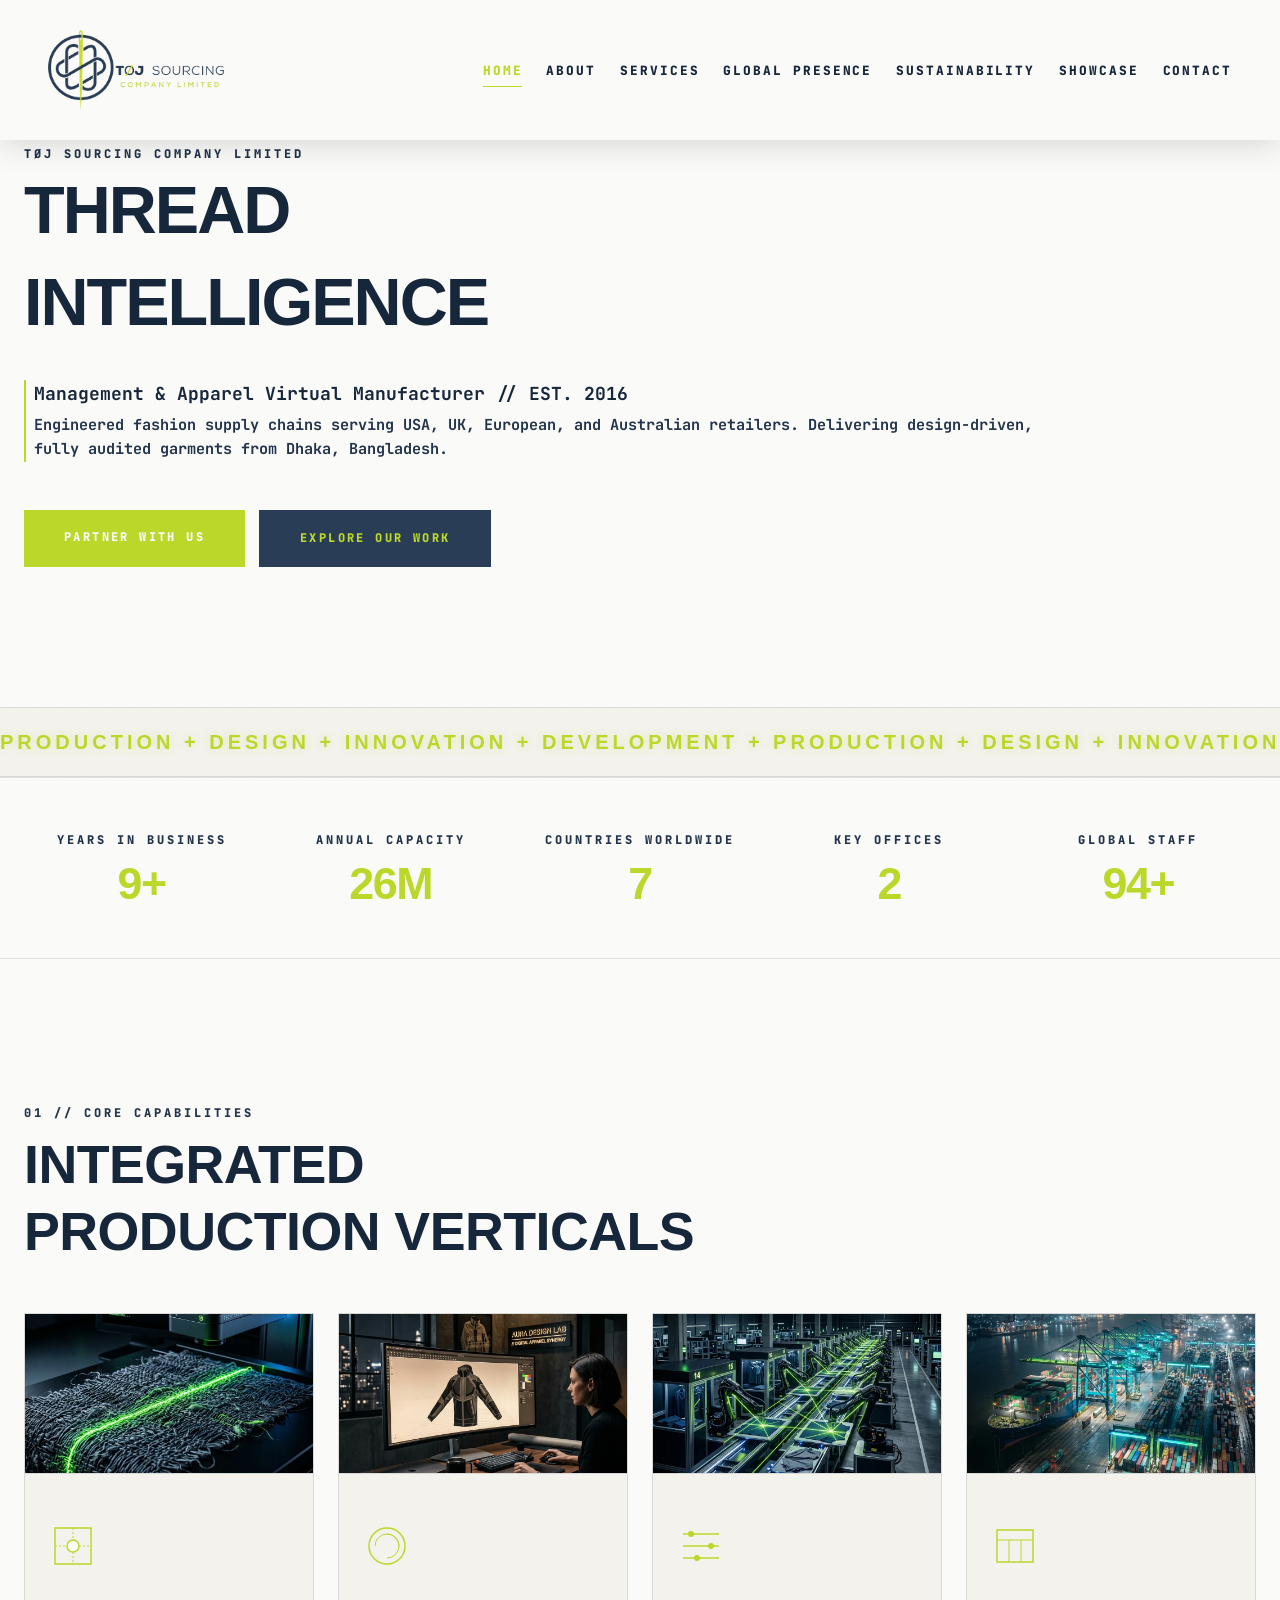
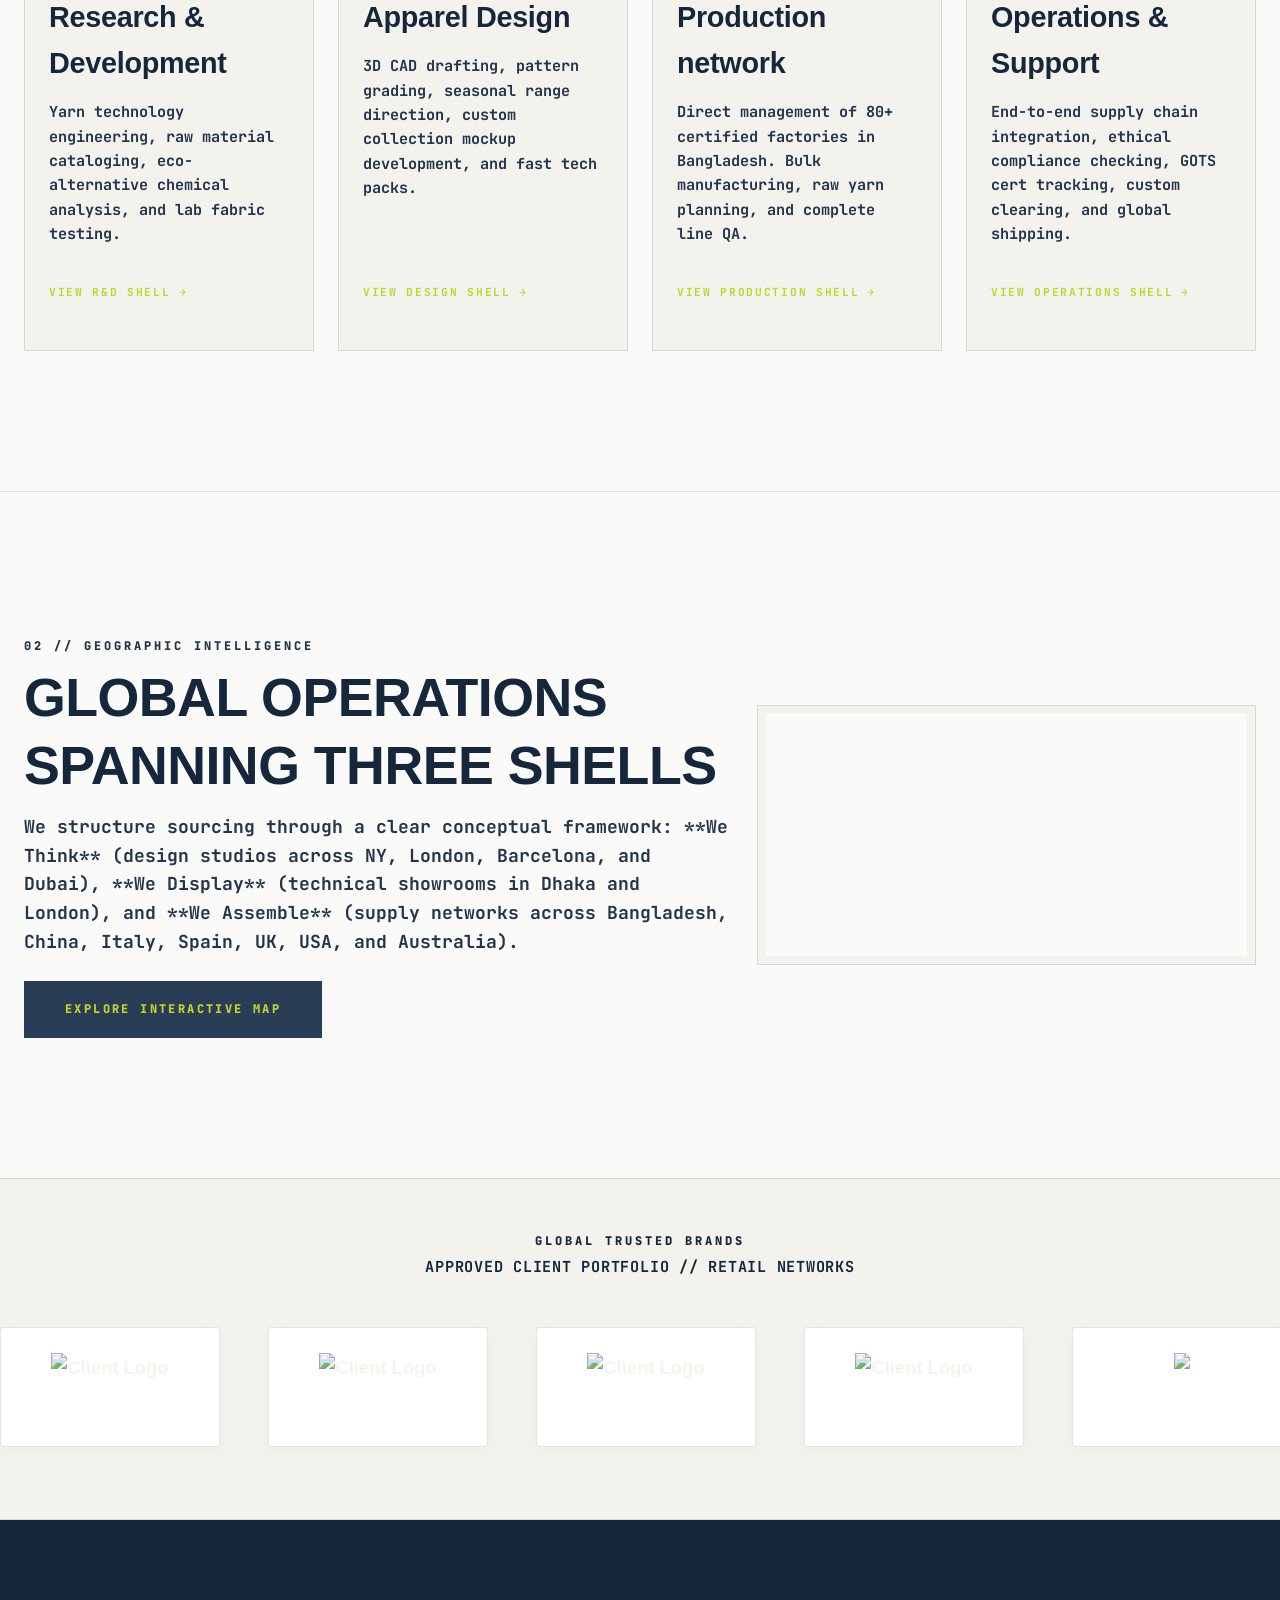
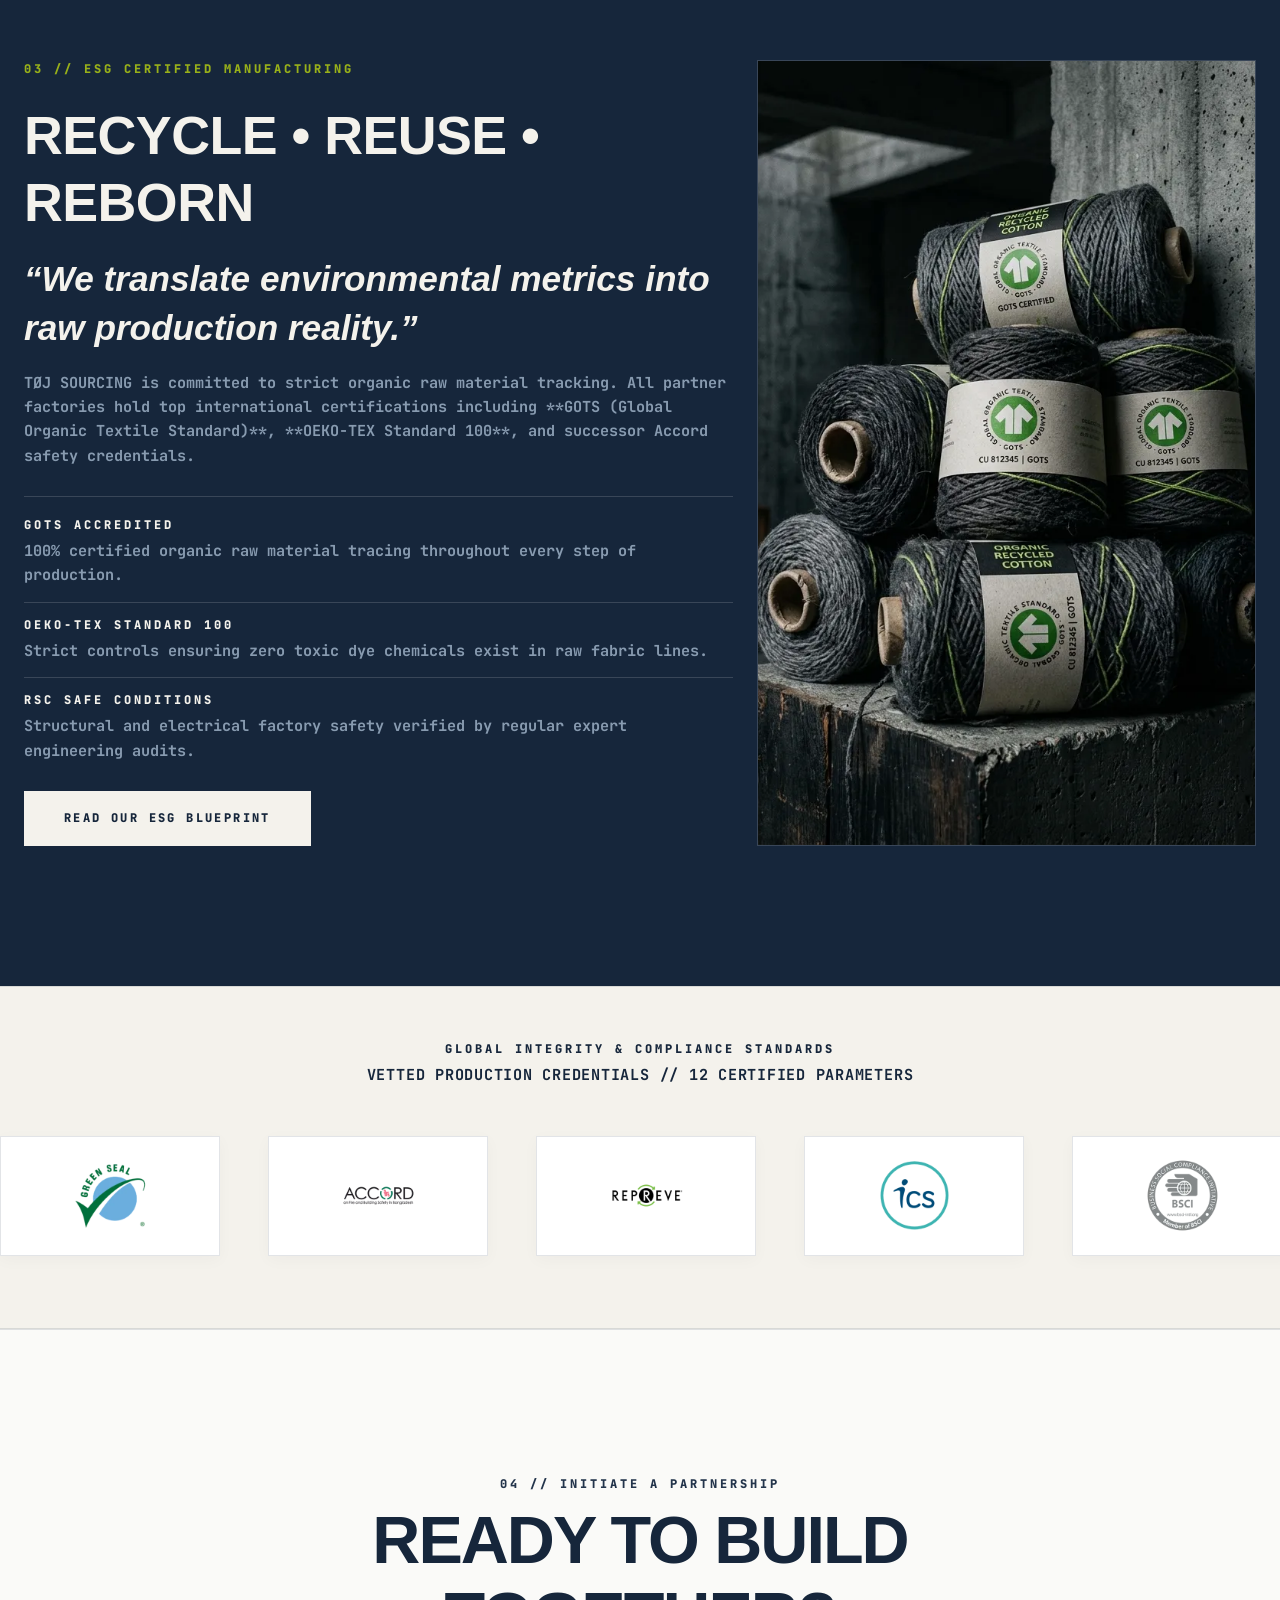
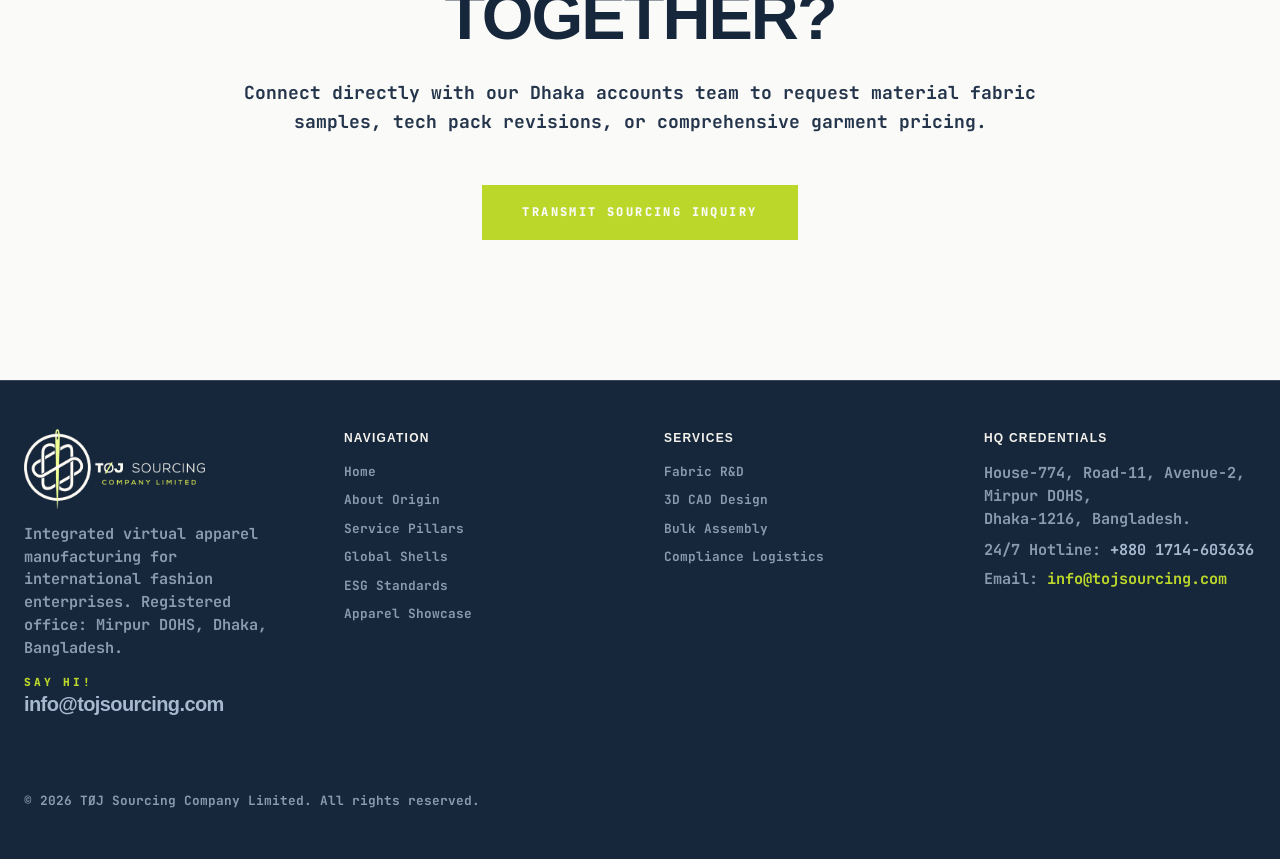
==== index.html @ 8e3febf6 "Update index.html" ====
<!DOCTYPE html>
<html lang="en">
<head>
  <meta charset="utf-8">
  <meta name="viewport" content="width=device-width, initial-scale=1.0">
  <title>TØJ Sourcing | Thread Intelligence | Apparel virtual manufacturer Bangladesh</title>
  <meta name="description" content="TØJ Sourcing Company Limited is an export-oriented apparel buying agent and textile manufacturing company based in Dhaka, Bangladesh.">
  <meta name="keywords" content="apparel sourcing Bangladesh, ethical garment manufacturer, fashion supply chain partner, clothing virtual manufacturer Dhaka, TØJ sourcing">
  <link rel="canonical" href="https://tojsourcing.com/">
  <meta name="google-site-verification" content="googlea169e43fa4666203">
  
  <!-- Favicon -->
  <link rel="icon" type="image/x-icon" href="favicon.ico">
  <link rel="icon" type="image/webp" href="assets/favicon.webp">

  <!-- Open Graph Meta Tags -->
  <meta property="og:title" content="TØJ Sourcing | Thread Intelligence">
  <meta property="og:description" content="A design-led apparel virtual manufacturer and supply chain partner serving international fashion retailers from Dhaka, Bangladesh.">
  <meta property="og:image" content="assets/hero_apparel.webp">
  <meta property="og:type" content="website">
  <meta property="og:url" content="https://tojsourcing.com/">

  <!-- Stylesheet -->
  <style>body { background-color: #fafaf8; }</style>
  <link rel="stylesheet" href="css/preloader.css">
  <link rel="stylesheet" href="css/style.css">
  
  <!-- Leaflet Map Assets for Static Teaser -->
  <link rel="stylesheet" href="https://unpkg.com/leaflet@1.9.4/dist/leaflet.css" integrity="sha256-p4NxAoJBhIIN+hmNHrzRCf9tD/miZyoHS5obTRR9BMY=" crossorigin="">
  <script src="https://unpkg.com/leaflet@1.9.4/dist/leaflet.js" integrity="sha256-20nQCchB9co0qIjJZRGuk2/Z9VM+kNiyxNV1lvTlZBo=" crossorigin=""></script>
  
  <!-- JSON-LD Structured Data Schema -->
  <script type="application/ld+json">
    {
      "@context": "https://schema.org",
      "@type": "Organization",
      "name": "TØJ Sourcing Company Limited",
      "url": "https://tojsourcing.com/",
      "logo": "https://tojsourcing.com/assets/logo.png",
      "description": "Premium apparel virtual manufacturer and supply chain intermediary in Dhaka, Bangladesh.",
      "address": {
        "@type": "PostalAddress",
        "addressLocality": "Dhaka",
        "addressCountry": "Bangladesh"
      },
      "sameAs": [
        "https://www.linkedin.com/company/tojsourcing/"
      ]
    }
  </script>
</head>
<body class="bg-void">

  <!-- Technical Preloader Overlay -->
  <div class="preloader" id="site-preloader">
    <script>
      if (sessionStorage.getItem('preloader_shown') === 'true') {
        document.getElementById('site-preloader').style.display = 'none';
      }
    </script>
    <div class="preloader-content">
      <span class="preloader-title">THREAD INTELLIGENCE // INITIALIZING SYSTEM</span>
      <div class="preloader-counter">000</div>
      <div class="preloader-progress-container">
        <div class="preloader-progress-bar"></div>
      </div>
    </div>
  </div>

  <!-- Dot Grid Texture Overlay -->
  <div class="texture-overlay"></div>

  <!-- Shared Navbar Navigation -->
  <nav class="navbar">
    <a href="index.html" class="logo-container">
      <img src="assets/Toj.webp" alt="TØJ Sourcing" class="logo-svg">
    </a>
    
    <button class="burger-menu-btn" aria-label="Toggle Navigation">
      <span></span>
      <span></span>
      <span></span>
    </button>
    
    <ul class="nav-links">
      <li><a href="index.html" class="nav-link active">Home</a></li>
      <li><a href="about.html" class="nav-link">About</a></li>
      <li><a href="services.html" class="nav-link">Services</a></li>
      <li><a href="global.html" class="nav-link">Global Presence</a></li>
      <li><a href="sustainability.html" class="nav-link">Sustainability</a></li>
      <li><a href="portfolio.html" class="nav-link">Showcase</a></li>
      <li><a href="contact.html" class="nav-link">Contact</a></li>
    </ul>
  </nav>

  <!-- Main Content Layout -->
  <main>
    
    <!-- Cinematic Hero Section -->
    <section class="section-pad bg-void" style="padding-top: 180px; min-height: 95vh; display: flex; align-items: center; position: relative; overflow: hidden;">
      <!-- Looping background video -->
      <div class="hero-video-container">
        <video preload="metadata" autoplay loop muted playsinline class="hero-video-bg">
          <source src="assets/Initial_Scene_-_2026-05-24_202605242331.mp4" type="video/mp4">
        </video>
        <!-- Overlay Gradient: High-contrast light wash on the left to guarantee perfect legibility, fading completely to transparent on the right to keep video highly visible -->
        <div style="position: absolute; inset: 0; background: linear-gradient(to right, rgba(250, 250, 248, 0.85) 0%, rgba(250, 250, 248, 0.8) 35%, rgba(250, 250, 248, 0.3) 60%, rgba(250, 250, 248, 0) 85%); z-index: 1;"></div>
      </div>
      <div class="container" style="position: relative; z-index: 2;">
        <div class="grid-12">
          <div class="asym-left" style="grid-column: span 10;">
            <span class="label-caps fade-up-trigger">TØJ SOURCING COMPANY LIMITED</span>
            <h1 class="text-display" style="margin-bottom: var(--spacing-lg); color: var(--color-linen);" data-split-reveal>
              THREAD<br>
              INTELLIGENCE
            </h1>
            
            <!-- Technical Monospaced Tagline Readout -->
            <div class="fade-up-trigger" style="margin-bottom: var(--spacing-xl); padding-left: var(--spacing-sm); border-left: 2px solid var(--color-lime);">
              <p class="text-mono-lg" style="margin-bottom: var(--spacing-xs);">Management & Apparel Virtual Manufacturer // EST. 2016</p>
              <p class="text-mono-md text-muted">
                Engineered fashion supply chains serving USA, UK, European, and Australian retailers. Delivering design-driven, fully audited garments from Dhaka, Bangladesh.
              </p>
            </div>
            
            <div class="fade-up-trigger" style="display: flex; gap: var(--spacing-md); flex-wrap: wrap;">
              <a href="contact.html" class="btn btn-primary">Partner With Us</a>
              <a href="portfolio.html" class="btn btn-secondary">Explore Our Work</a>
            </div>
          </div>
        </div>
      </div>
    </section>

    <!-- Technical Infinite Text Ticker -->
    <div class="text-ticker-container">
      <div class="text-ticker-track">
        <span class="text-ticker-text">PRODUCTION + DESIGN + INNOVATION + DEVELOPMENT + PRODUCTION + DESIGN + INNOVATION + DEVELOPMENT</span>
        <span class="text-ticker-text">PRODUCTION + DESIGN + INNOVATION + DEVELOPMENT + PRODUCTION + DESIGN + INNOVATION + DEVELOPMENT</span>
      </div>
    </div>

    <!-- Animated Stats Strip -->
    <section class="bg-void" style="border-top: 1px solid var(--color-slate); border-bottom: 1px solid var(--color-slate); padding: var(--spacing-xl) 0;">
      <div class="container">
        <div class="grid-12" style="display: grid; grid-template-columns: repeat(5, 1fr); text-align: center; gap: var(--spacing-md);">
          <div class="fade-up-trigger">
            <span class="label-caps">YEARS IN BUSINESS</span>
            <div class="text-display counter-val" data-target="10" data-suffix="+" style="font-size: 2.8rem; font-weight: 600; color: var(--color-lime);">0</div>
          </div>
          <div class="fade-up-trigger">
            <span class="label-caps">ANNUAL CAPACITY</span>
            <div class="text-display counter-val" data-target="28" data-suffix="M" style="font-size: 2.8rem; font-weight: 600; color: var(--color-lime);">0</div>
          </div>
          <div class="fade-up-trigger">
            <span class="label-caps">COUNTRIES WORLDWIDE</span>
            <div class="text-display counter-val" data-target="8" style="font-size: 2.8rem; font-weight: 600; color: var(--color-lime);">0</div>
          </div>
          <div class="fade-up-trigger">
            <span class="label-caps">KEY OFFICES</span>
            <div class="text-display counter-val" data-target="3" style="font-size: 2.8rem; font-weight: 600; color: var(--color-lime);">0</div>
          </div>
          <div class="fade-up-trigger">
            <span class="label-caps">GLOBAL STAFF</span>
            <div class="text-display counter-val" data-target="100" data-suffix="+" style="font-size: 2.8rem; font-weight: 600; color: var(--color-lime);">0</div>
          </div>
        </div>
      </div>
    </section>

    <!-- Services Overview Snapshot -->
    <section class="section-pad bg-void">
      <div class="container">
        <div class="grid-12" style="margin-bottom: var(--spacing-xl);">
          <div class="asym-left fade-up-trigger">
            <span class="label-caps">01 // CORE CAPABILITIES</span>
            <h2 class="text-h1">INTEGRATED PRODUCTION VERTICALS</h2>
          </div>
        </div>
        
        <div class="grid-12">
          <!-- Card 1: R&D -->
          <div class="asym-left" style="grid-column: span 3;">
            <div class="service-card fade-up-trigger" style="padding: 0; overflow: hidden; display: flex; flex-grow: 0; flex-direction: column; height: 100%;">
              <div style="height: 160px; overflow: hidden; border-bottom: 1px solid var(--color-slate);">
                <img src="assets/services_rd.webp" alt="Yarn Technology and Material R&D" style="width: 100%; height: 100%; object-fit: cover;">
              </div>
              <div style="padding: var(--spacing-xl) var(--spacing-lg); display: flex; flex-direction: column; flex-grow: 1;">
                <svg class="service-icon" viewBox="0 0 48 48" fill="none" xmlns="http://www.w3.org/2000/svg">
                  <rect x="6" y="6" width="36" height="36" stroke="var(--color-lime)" stroke-width="1.5"/>
                  <line x1="6" y1="24" x2="42" y2="24" stroke="var(--color-lime)" stroke-width="1" stroke-dasharray="2 2"/>
                  <line x1="24" y1="6" x2="24" y2="42" stroke="var(--color-lime)" stroke-width="1" stroke-dasharray="2 2"/>
                  <circle cx="24" cy="24" r="6" stroke="var(--color-lime)" stroke-width="1.5" fill="var(--color-void)"/>
                </svg>
                <h3 class="service-card-title">Research &amp; Development</h3>
                <p class="text-mono-md text-muted" style="margin-bottom: var(--spacing-md)">
                  Yarn technology engineering, raw material cataloging, eco-alternative chemical analysis, and lab fabric testing.
                </p>
                <a href="services.html#rd" class="service-link">View R&amp;D shell <span>&rarr;</span></a>
              </div>
            </div>
          </div>
          
          <!-- Card 2: Design -->
          <div class="asym-left" style="grid-column: span 3;">
            <div class="service-card fade-up-trigger" style="padding: 0; overflow: hidden; display: flex; flex-direction: column; height: 100%;">
              <div style="height: 160px; overflow: hidden; border-bottom: 1px solid var(--color-slate);">
                <img src="assets/services_design.webp" alt="3D CAD Apparel Design" style="width: 100%; height: 100%; object-fit: cover;">
              </div>
              <div style="padding: var(--spacing-xl) var(--spacing-lg); display: flex; flex-direction: column; flex-grow: 1;">
                <svg class="service-icon" viewBox="0 0 48 48" fill="none" xmlns="http://www.w3.org/2000/svg">
                  <circle cx="24" cy="24" r="18" stroke="var(--color-lime)" stroke-width="1.5"/>
                  <path d="M 12 24 A 12 12 0 0 1 36 24" stroke="var(--color-lime)" stroke-width="1" fill="none"/>
                  <path d="M 24 12 A 12 12 0 0 1 24 36" stroke="var(--color-lime)" stroke-width="1" fill="none"/>
                </svg>
                <h3 class="service-card-title">Apparel Design</h3>
                <p class="text-mono-md text-muted" style="margin-bottom: var(--spacing-md)">
                  3D CAD drafting, pattern grading, seasonal range direction, custom collection mockup development, and fast tech packs.
                </p>
                <a href="services.html#design" class="service-link">View Design shell <span>&rarr;</span></a>
              </div>
            </div>
          </div>

          <!-- Card 3: Production -->
          <div class="asym-left" style="grid-column: span 3;">
            <div class="service-card fade-up-trigger" style="padding: 0; overflow: hidden; display: flex; flex-direction: column; height: 100%;">
              <div style="height: 160px; overflow: hidden; border-bottom: 1px solid var(--color-slate);">
                <img src="assets/services_production.webp" alt="Automated Bulk Apparel Production" style="width: 100%; height: 100%; object-fit: cover;">
              </div>
              <div style="padding: var(--spacing-xl) var(--spacing-lg); display: flex; flex-direction: column; flex-grow: 1;">
                <svg class="service-icon" viewBox="0 0 48 48" fill="none" xmlns="http://www.w3.org/2000/svg">
                  <line x1="6" y1="12" x2="42" y2="12" stroke="var(--color-lime)" stroke-width="1.5"/>
                  <line x1="6" y1="24" x2="42" y2="24" stroke="var(--color-lime)" stroke-width="1.5"/>
                  <line x1="6" y1="36" x2="42" y2="36" stroke="var(--color-lime)" stroke-width="1.5"/>
                  <circle cx="14" cy="12" r="3" fill="var(--color-lime)"/>
                  <circle cx="34" cy="24" r="3" fill="var(--color-lime)"/>
                  <circle cx="20" cy="36" r="3" fill="var(--color-lime)"/>
                </svg>
                <h3 class="service-card-title">Production network</h3>
                <p class="text-mono-md text-muted" style="margin-bottom: var(--spacing-md)">
                  Direct management of 80+ certified factories in Bangladesh. Bulk manufacturing, raw yarn planning, and complete line QA.
                </p>
                <a href="services.html#production" class="service-link">View Production shell <span>&rarr;</span></a>
              </div>
            </div>
          </div>

          <!-- Card 4: Operations -->
          <div class="asym-left" style="grid-column: span 3;">
            <div class="service-card fade-up-trigger" style="padding: 0; overflow: hidden; display: flex; flex-direction: column; height: 100%;">
              <div style="height: 160px; overflow: hidden; border-bottom: 1px solid var(--color-slate);">
                <img src="assets/services_operations.webp" alt="Supply Chain Operations and Support" style="width: 100%; height: 100%; object-fit: cover;">
              </div>
              <div style="padding: var(--spacing-xl) var(--spacing-lg); display: flex; flex-direction: column; flex-grow: 1;">
                <svg class="service-icon" viewBox="0 0 48 48" fill="none" xmlns="http://www.w3.org/2000/svg">
                  <rect x="6" y="8" width="36" height="32" stroke="var(--color-lime)" stroke-width="1.5"/>
                  <line x1="6" y1="18" x2="42" y2="18" stroke="var(--color-lime)" stroke-width="1"/>
                  <line x1="18" y1="18" x2="18" y2="40" stroke="var(--color-lime)" stroke-width="1"/>
                  <line x1="30" y1="18" x2="30" y2="40" stroke="var(--color-lime)" stroke-width="1"/>
                </svg>
                <h3 class="service-card-title">Operations &amp; Support</h3>
                <p class="text-mono-md text-muted" style="margin-bottom: var(--spacing-md)">
                  End-to-end supply chain integration, ethical compliance checking, GOTS cert tracking, custom clearing, and global shipping.
                </p>
                <a href="services.html#operations" class="service-link">View Operations shell <span>&rarr;</span></a>
              </div>
            </div>
          </div>
        </div>
      </div>
    </section>

    <!-- Global Presence Teaser Section -->
    <section class="section-pad bg-void" style="border-top: 1px solid var(--color-slate);">
      <div class="container">
        <div class="grid-12" style="align-items: center;">
          <div class="asym-left fade-up-trigger">
            <span class="label-caps">02 // GEOGRAPHIC INTELLIGENCE</span>
            <h2 class="text-h1" style="margin-bottom: var(--spacing-md);">GLOBAL OPERATIONS SPANNING THREE SHELLS</h2>
            <p class="text-mono-lg text-muted" style="margin-bottom: var(--spacing-lg);">
              We structure sourcing through a clear conceptual framework: **We Think** (design studios across NY, London, Barcelona, and Dubai), **We Display** (technical showrooms in Dhaka and London), and **We Assemble** (supply networks across Bangladesh, China, Italy, Spain, UK, USA, and Australia).
            </p>
            <a href="global.html" class="btn btn-secondary">Explore Interactive Map</a>
          </div>
          
          <!-- Miniature World Map Teaser Container -->
          <div class="asym-right fade-up-trigger">
            <div style="background-color: var(--color-navy); border: 1px solid var(--color-slate); padding: var(--spacing-sm); height: 260px; position: relative;">
              <div id="static-teaser-map" style="width: 100%; height: 100%; z-index: 1;"></div>
            </div>
          </div>
        </div>
      </div>
    </section>

    <!-- Client Logo Infinite Marquee -->
    <section class="section-pad" style="border-top: 1px solid var(--color-slate); border-bottom: 1px solid var(--color-slate); padding: var(--spacing-xl) 0; overflow: hidden; background-color: var(--color-navy);">
      <div class="container" style="margin-bottom: var(--spacing-md); text-align: center;">
        <span class="label-caps" style="color: var(--color-linen); margin-bottom: 4px;">GLOBAL TRUSTED BRANDS</span>
        <h2 class="text-mono-md" style="color: var(--color-linen); letter-spacing: 0.05em; font-weight: 700; margin-bottom: var(--spacing-lg);">APPROVED CLIENT PORTFOLIO // RETAIL NETWORKS</h2>
      </div>
      
      <div class="marquee-container">
        <div class="marquee-track" style="align-items: center;">
        <!-- Group 1 -->
        <span class="marquee-item"><img src="https://upload.wikimedia.org/wikipedia/commons/thumb/6/64/Woolworth_Logo.svg/3840px-Woolworth_Logo.svg.png" alt="Client Logo" style="height: 32px; filter: invert(1) brightness(1.2) opacity(0.7); transition: all 0.3s;" onmouseover="this.style.filter='invert(1) brightness(1.5)'; this.style.opacity='1'" onmouseout="this.style.filter='invert(1) brightness(1.2) opacity(0.7)'"></span>
        <span class="marquee-item"><img src="https://upload.wikimedia.org/wikipedia/commons/4/4b/Burlington_Coat_Factory_Logo.svg" alt="Client Logo" style="height: 32px; filter: invert(1) brightness(1.2) opacity(0.7); transition: all 0.3s;" onmouseover="this.style.filter='invert(1) brightness(1.5)'; this.style.opacity='1'" onmouseout="this.style.filter='invert(1) brightness(1.2) opacity(0.7)'"></span>  
        <span class="marquee-item"><img src="https://upload.wikimedia.org/wikipedia/commons/2/2f/Pernambucanas_logo.svg" alt="Client Logo" style="height: 32px; filter: invert(1) brightness(1.2) opacity(0.7); transition: all 0.3s;" onmouseover="this.style.filter='invert(1) brightness(1.5)'; this.style.opacity='1'" onmouseout="this.style.filter='invert(1) brightness(1.2) opacity(0.7)'"></span>
        <span class="marquee-item"><img src="https://upload.wikimedia.org/wikipedia/en/thumb/6/6a/The_current_logo_for_Hart_Stores%2C_the_Canadian_department_store_chain.svg/1920px-The_current_logo_for_Hart_Stores%2C_the_Canadian_department_store_chain.svg.png" alt="Client Logo" style="height: 32px; filter: invert(1) brightness(1.2) opacity(0.7); transition: all 0.3s;" onmouseover="this.style.filter='invert(1) brightness(1.5)'; this.style.opacity='1'" onmouseout="this.style.filter='invert(1) brightness(1.2) opacity(0.7)'"></span>
        <span class="marquee-item"><img src="https://upload.wikimedia.org/wikipedia/commons/thumb/7/77/Zellers_2022_Logo.svg/1280px-Zellers_2022_Logo.svg.png" style="height: 32px; filter: invert(1) brightness(1.2) opacity(0.7); transition: all 0.3s;" onmouseover="this.style.filter='invert(1) brightness(1.5)'; this.style.opacity='1'" onmouseout="this.style.filter='invert(1) brightness(1.2) opacity(0.7)'"></span>
        <span class="marquee-item"><img src="https://images.squarespace-cdn.com/content/v1/63848ddda1515c69b88b42b9/e593d022-bcd7-4921-a8f5-144a650fb84d/ClinicDress_Logo_quer_mindestBreite40mm_600dpi_RGB.png?format=300w" alt="Client Logo" style="height: 32px; filter: invert(1) brightness(1.2) opacity(0.7); transition: all 0.3s;" onmouseover="this.style.filter='invert(1) brightness(1.5)'; this.style.opacity='1'" onmouseout="this.style.filter='invert(1) brightness(1.2) opacity(0.7)'"></span>
        <span class="marquee-item"><img src="https://www.bragard.com/img/logo-1650967832.jpg" alt="Client Logo" style="height: 32px; filter: invert(1) brightness(1.2) opacity(0.7); transition: all 0.3s;" onmouseover="this.style.filter='invert(1) brightness(1.5)'; this.style.opacity='1'" onmouseout="this.style.filter='invert(1) brightness(1.2) opacity(0.7)'"></span>
        <span class="marquee-item"><img src="assets/Customer/c1.webp" alt="Client Logo" style="height: 32px; filter: invert(1) brightness(1.2) opacity(0.7); transition: all 0.3s;" onmouseover="this.style.filter='invert(1) brightness(1.5)'; this.style.opacity='1'" onmouseout="this.style.filter='invert(1) brightness(1.2) opacity(0.7)'"></span>
        <span class="marquee-item"><img src="https://upload.wikimedia.org/wikipedia/commons/thumb/f/f7/Ross_Stores_logo.svg/1280px-Ross_Stores_logo.svg.png" alt="Client Logo" style="height: 32px; filter: invert(1) brightness(1.2) opacity(0.7); transition: all 0.3s;" onmouseover="this.style.filter='invert(1) brightness(1.5)'; this.style.opacity='1'" onmouseout="this.style.filter='invert(1) brightness(1.2) opacity(0.7)'"></span>
        <span class="marquee-item"><img src="assets/Customer/c3.webp" alt="Client Logo" style="height: 32px; filter: invert(1) brightness(1.2) opacity(0.7); transition: all 0.3s;" onmouseover="this.style.filter='invert(1) brightness(1.5)'; this.style.opacity='1'" onmouseout="this.style.filter='invert(1) brightness(1.2) opacity(0.7)'"></span>
        <span class="marquee-item"><img src="https://www.gilbert-production.fr/img/logo-1655297928.jpg" alt="Client Logo" style="height: 32px; filter: invert(1) brightness(1.2) opacity(0.7); transition: all 0.3s;" onmouseover="this.style.filter='invert(1) brightness(1.5)'; this.style.opacity='1'" onmouseout="this.style.filter='invert(1) brightness(1.2) opacity(0.7)'"></span>
        <span class="marquee-item"><img src="https://encrypted-tbn0.gstatic.com/images?q=tbn:ANd9GcQ58KpOPRDjlG-h0MnxTIsk77gDpTPROBEBBFmOmsxNq86hBrw3teOWC1NJ&s=10" alt="Client Logo" style="height: 32px; filter: invert(1) brightness(1.2) opacity(0.7); transition: all 0.3s;" onmouseover="this.style.filter='invert(1) brightness(1.5)'; this.style.opacity='1'" onmouseout="this.style.filter='invert(1) brightness(1.2) opacity(0.7)'"></span>
        <span class="marquee-item"><img src="assets/Customer/stone_falcon1.png" alt="Client Logo" style="height: 32px; filter: invert(1) brightness(1.2) opacity(0.7); transition: all 0.3s;" onmouseover="this.style.filter='invert(1) brightness(1.5)'; this.style.opacity='1'" onmouseout="this.style.filter='invert(1) brightness(1.2) opacity(0.7)'"></span>
        <span class="marquee-item"><img src="https://galeria-korona.pl/wp-content/uploads/2017/06/logo-Carry.jpg" alt="Client Logo" style="height: 20px; filter: invert(1) brightness(1.2) opacity(0.7); transition: all 0.3s;" onmouseover="this.style.filter='invert(1) brightness(1.5)'; this.style.opacity='1'" onmouseout="this.style.filter='invert(1) brightness(1.2) opacity(0.7)'"></span>
        <span class="marquee-item"><img src="assets/Customer/scottjames.png" alt="Client Logo" style="height: 32px; filter: invert(1) brightness(1.2) opacity(0.7); transition: all 0.3s;" onmouseover="this.style.filter='invert(1) brightness(1.5)'; this.style.opacity='1'" onmouseout="this.style.filter='invert(1) brightness(1.2) opacity(0.7)'"></span>
        <span class="marquee-item"><img src="assets/Customer/c8.webp" alt="Client Logo" style="height: 32px; filter: invert(1) brightness(1.2) opacity(0.7); transition: all 0.3s;" onmouseover="this.style.filter='invert(1) brightness(1.5)'; this.style.opacity='1'" onmouseout="this.style.filter='invert(1) brightness(1.2) opacity(0.7)'"></span>
        <span class="marquee-item"><img src="assets/Customer/c9.webp" alt="Client Logo" style="height: 32px; filter: invert(1) brightness(1.2) opacity(0.7); transition: all 0.3s;" onmouseover="this.style.filter='invert(1) brightness(1.5)'; this.style.opacity='1'" onmouseout="this.style.filter='invert(1) brightness(1.2) opacity(0.7)'"></span>
        <span class="marquee-item"><img src="https://upload.wikimedia.org/wikipedia/commons/1/1e/Logo_statoil.png" alt="Client Logo" style="height: 32px; filter: invert(1) brightness(1.2) opacity(0.7); transition: all 0.3s;" onmouseover="this.style.filter='invert(1) brightness(1.5)'; this.style.opacity='1'" onmouseout="this.style.filter='invert(1) brightness(1.2) opacity(0.7)'"></span>
        <span class="marquee-item"><img src="assets/Customer/c10.webp" alt="Client Logo" style="height: 32px; filter: invert(1) brightness(1.2) opacity(0.7); transition: all 0.3s;" onmouseover="this.style.filter='invert(1) brightness(1.5)'; this.style.opacity='1'" onmouseout="this.style.filter='invert(1) brightness(1.2) opacity(0.7)'"></span>
        <span class="marquee-item"><img src="assets/Customer/c11.webp" alt="Client Logo" style="height: 32px; filter: invert(1) brightness(1.2) opacity(0.7); transition: all 0.3s;" onmouseover="this.style.filter='invert(1) brightness(1.5)'; this.style.opacity='1'" onmouseout="this.style.filter='invert(1) brightness(1.2) opacity(0.7)'"></span>
        <span class="marquee-item"><img src="assets/Customer/c12.webp" alt="Client Logo" style="height: 32px; filter: invert(1) brightness(1.2) opacity(0.7); transition: all 0.3s;" onmouseover="this.style.filter='invert(1) brightness(1.5)'; this.style.opacity='1'" onmouseout="this.style.filter='invert(1) brightness(1.2) opacity(0.7)'"></span>
        <span class="marquee-item"><img src="https://upload.wikimedia.org/wikipedia/commons/a/a5/Norma_Logo.svg" alt="Client Logo" style="height: 32px; filter: invert(1) brightness(1.2) opacity(0.7); transition: all 0.3s;" onmouseover="this.style.filter='invert(1) brightness(1.5)'; this.style.opacity='1'" onmouseout="this.style.filter='invert(1) brightness(1.2) opacity(0.7)'"></span>
        <span class="marquee-item"><img src="assets/Customer/c13.webp" alt="Client Logo" style="height: 32px; filter: invert(1) brightness(1.2) opacity(0.7); transition: all 0.3s;" onmouseover="this.style.filter='invert(1) brightness(1.5)'; this.style.opacity='1'" onmouseout="this.style.filter='invert(1) brightness(1.2) opacity(0.7)'"></span>
        <span class="marquee-item"><img src="assets/Customer/c15.webp" alt="Client Logo" style="height: 32px; filter: invert(1) brightness(1.2) opacity(0.7); transition: all 0.3s;" onmouseover="this.style.filter='invert(1) brightness(1.5)'; this.style.opacity='1'" onmouseout="this.style.filter='invert(1) brightness(1.2) opacity(0.7)'"></span>
        <span class="marquee-item"><img src="https://getlogovector.com/wp-content/uploads/2019/11/fristads-logo-vector.png" alt="Client Logo" style="height: 32px; filter: invert(1) brightness(1.2) opacity(0.7); transition: all 0.3s;" onmouseover="this.style.filter='invert(1) brightness(1.5)'; this.style.opacity='1'" onmouseout="this.style.filter='invert(1) brightness(1.2) opacity(0.7)'"></span>
        <span class="marquee-item"><img src="assets/Customer/c16.webp" alt="Client Logo" style="height: 32px; filter: invert(1) brightness(1.2) opacity(0.7); transition: all 0.3s;" onmouseover="this.style.filter='invert(1) brightness(1.5)'; this.style.opacity='1'" onmouseout="this.style.filter='invert(1) brightness(1.2) opacity(0.7)'"></span>
        <span class="marquee-item"><img src="https://upload.wikimedia.org/wikipedia/sco/thumb/d/d2/BP_Helios_logo.svg/1920px-BP_Helios_logo.svg.png" alt="Client Logo" style="height: 32px; filter: invert(1) brightness(1.2) opacity(0.7); transition: all 0.3s;" onmouseover="this.style.filter='invert(1) brightness(1.5)'; this.style.opacity='1'" onmouseout="this.style.filter='invert(1) brightness(1.2) opacity(0.7)'"></span>
        <span class="marquee-item"><img src="https://encrypted-tbn0.gstatic.com/images?q=tbn:ANd9GcRf_TCd8DWJcwrgRHpq2tTMi-uwIQcz1lgS2cyLJGqAmO0gC3ciUlCNCaCQ&s=10" alt="Client Logo" style="height: 32px; filter: invert(1) brightness(1.2) opacity(0.7); transition: all 0.3s;" onmouseover="this.style.filter='invert(1) brightness(1.5)'; this.style.opacity='1'" onmouseout="this.style.filter='invert(1) brightness(1.2) opacity(0.7)'"></span>
        </span>
        <span class="marquee-item"><img src="assets/Customer/c19.webp" alt="Client Logo" style="height: 32px; filter: invert(1) brightness(1.2) opacity(0.7); transition: all 0.3s;" onmouseover="this.style.filter='invert(1) brightness(1.5)'; this.style.opacity='1'" onmouseout="this.style.filter='invert(1) brightness(1.2) opacity(0.7)'"></span>
        <span class="marquee-item"><img src="assets/Customer/c20.webp" alt="Client Logo" style="height: 32px; filter: invert(1) brightness(1.2) opacity(0.7); transition: all 0.3s;" onmouseover="this.style.filter='invert(1) brightness(1.5)'; this.style.opacity='1'" onmouseout="this.style.filter='invert(1) brightness(1.2) opacity(0.7)'"></span>
        
        <!-- Group 2 (Duplicate for Seamless Infinite Scrolling Loop) -->
                <span class="marquee-item"><img src="https://upload.wikimedia.org/wikipedia/commons/thumb/6/64/Woolworth_Logo.svg/3840px-Woolworth_Logo.svg.png" alt="Client Logo" style="height: 32px; filter: invert(1) brightness(1.2) opacity(0.7); transition: all 0.3s;" onmouseover="this.style.filter='invert(1) brightness(1.5)'; this.style.opacity='1'" onmouseout="this.style.filter='invert(1) brightness(1.2) opacity(0.7)'"></span>
        
        <span class="marquee-item"><img src="https://upload.wikimedia.org/wikipedia/commons/2/2f/Pernambucanas_logo.svg" alt="Client Logo" style="height: 32px; filter: invert(1) brightness(1.2) opacity(0.7); transition: all 0.3s;" onmouseover="this.style.filter='invert(1) brightness(1.5)'; this.style.opacity='1'" onmouseout="this.style.filter='invert(1) brightness(1.2) opacity(0.7)'"></span> 
        <span class="marquee-item"><img src="https://upload.wikimedia.org/wikipedia/commons/4/4b/Burlington_Coat_Factory_Logo.svg" alt="Client Logo" style="height: 32px; filter: invert(1) brightness(1.2) opacity(0.7); transition: all 0.3s;" onmouseover="this.style.filter='invert(1) brightness(1.5)'; this.style.opacity='1'" onmouseout="this.style.filter='invert(1) brightness(1.2) opacity(0.7)'"></span>  
        <span class="marquee-item"><img src="https://upload.wikimedia.org/wikipedia/en/thumb/6/6a/The_current_logo_for_Hart_Stores%2C_the_Canadian_department_store_chain.svg/1920px-The_current_logo_for_Hart_Stores%2C_the_Canadian_department_store_chain.svg.png" alt="Client Logo" style="height: 32px; filter: invert(1) brightness(1.2) opacity(0.7); transition: all 0.3s;" onmouseover="this.style.filter='invert(1) brightness(1.5)'; this.style.opacity='1'" onmouseout="this.style.filter='invert(1) brightness(1.2) opacity(0.7)'"></span>        
        <span class="marquee-item"><img src="https://upload.wikimedia.org/wikipedia/commons/thumb/7/77/Zellers_2022_Logo.svg/1280px-Zellers_2022_Logo.svg.png" style="height: 32px; filter: invert(1) brightness(1.2) opacity(0.7); transition: all 0.3s;" onmouseover="this.style.filter='invert(1) brightness(1.5)'; this.style.opacity='1'" onmouseout="this.style.filter='invert(1) brightness(1.2) opacity(0.7)'"></span>        
        <span class="marquee-item"><img src="assets/Customer/c1.webp" alt="Client Logo" style="height: 32px; filter: invert(1) brightness(1.2) opacity(0.7); transition: all 0.3s;" onmouseover="this.style.filter='invert(1) brightness(1.5)'; this.style.opacity='1'" onmouseout="this.style.filter='invert(1) brightness(1.2) opacity(0.7)'"></span>
        <span class="marquee-item"><img src="https://images.squarespace-cdn.com/content/v1/63848ddda1515c69b88b42b9/e593d022-bcd7-4921-a8f5-144a650fb84d/ClinicDress_Logo_quer_mindestBreite40mm_600dpi_RGB.png?format=300w" alt="Client Logo" style="height: 32px; filter: invert(1) brightness(1.2) opacity(0.7); transition: all 0.3s;" onmouseover="this.style.filter='invert(1) brightness(1.5)'; this.style.opacity='1'" onmouseout="this.style.filter='invert(1) brightness(1.2) opacity(0.7)'"></span>
        <span class="marquee-item"><img src="https://www.bragard.com/img/logo-1650967832.jpg" alt="Client Logo" style="height: 32px; filter: invert(1) brightness(1.2) opacity(0.7); transition: all 0.3s;" onmouseover="this.style.filter='invert(1) brightness(1.5)'; this.style.opacity='1'" onmouseout="this.style.filter='invert(1) brightness(1.2) opacity(0.7)'"></span>
        <span class="marquee-item"><img src="https://upload.wikimedia.org/wikipedia/commons/thumb/f/f7/Ross_Stores_logo.svg/1280px-Ross_Stores_logo.svg.png" alt="Client Logo" style="height: 32px; filter: invert(1) brightness(1.2) opacity(0.7); transition: all 0.3s;" onmouseover="this.style.filter='invert(1) brightness(1.5)'; this.style.opacity='1'" onmouseout="this.style.filter='invert(1) brightness(1.2) opacity(0.7)'"></span>
        <span class="marquee-item"><img src="assets/Customer/c3.webp" alt="Client Logo" style="height: 32px; filter: invert(1) brightness(1.2) opacity(0.7); transition: all 0.3s;" onmouseover="this.style.filter='invert(1) brightness(1.5)'; this.style.opacity='1'" onmouseout="this.style.filter='invert(1) brightness(1.2) opacity(0.7)'"></span>
        <span class="marquee-item"><img src="https://www.gilbert-production.fr/img/logo-1655297928.jpg" alt="Client Logo" style="height: 32px; filter: invert(1) brightness(1.2) opacity(0.7); transition: all 0.3s;" onmouseover="this.style.filter='invert(1) brightness(1.5)'; this.style.opacity='1'" onmouseout="this.style.filter='invert(1) brightness(1.2) opacity(0.7)'"></span>
        <span class="marquee-item"><img src="https://encrypted-tbn0.gstatic.com/images?q=tbn:ANd9GcQ58KpOPRDjlG-h0MnxTIsk77gDpTPROBEBBFmOmsxNq86hBrw3teOWC1NJ&s=10" alt="Client Logo" style="height: 32px; filter: invert(1) brightness(1.2) opacity(0.7); transition: all 0.3s;" onmouseover="this.style.filter='invert(1) brightness(1.5)'; this.style.opacity='1'" onmouseout="this.style.filter='invert(1) brightness(1.2) opacity(0.7)'"></span>
        <span class="marquee-item"><img src="assets/Customer/stone_falcon1.png" alt="Client Logo" style="height: 32px; filter: invert(1) brightness(1.2) opacity(0.7); transition: all 0.3s;" onmouseover="this.style.filter='invert(1) brightness(1.5)'; this.style.opacity='1'" onmouseout="this.style.filter='invert(1) brightness(1.2) opacity(0.7)'"></span>
        <span class="marquee-item"><img src="https://galeria-korona.pl/wp-content/uploads/2017/06/logo-Carry.jpg" alt="Client Logo" style="height: 20px; filter: invert(1) brightness(1.2) opacity(0.7); transition: all 0.3s;" onmouseover="this.style.filter='invert(1) brightness(1.5)'; this.style.opacity='1'" onmouseout="this.style.filter='invert(1) brightness(1.2) opacity(0.7)'"></span>
        <span class="marquee-item"><img src="assets/Customer/scottjames.png" alt="Client Logo" style="height: 32px; filter: invert(1) brightness(1.2) opacity(0.7); transition: all 0.3s;" onmouseover="this.style.filter='invert(1) brightness(1.5)'; this.style.opacity='1'" onmouseout="this.style.filter='invert(1) brightness(1.2) opacity(0.7)'"></span>
        <span class="marquee-item"><img src="assets/Customer/c8.webp" alt="Client Logo" style="height: 32px; filter: invert(1) brightness(1.2) opacity(0.7); transition: all 0.3s;" onmouseover="this.style.filter='invert(1) brightness(1.5)'; this.style.opacity='1'" onmouseout="this.style.filter='invert(1) brightness(1.2) opacity(0.7)'"></span>
        <span class="marquee-item"><img src="assets/Customer/c9.webp" alt="Client Logo" style="height: 32px; filter: invert(1) brightness(1.2) opacity(0.7); transition: all 0.3s;" onmouseover="this.style.filter='invert(1) brightness(1.5)'; this.style.opacity='1'" onmouseout="this.style.filter='invert(1) brightness(1.2) opacity(0.7)'"></span>
        <span class="marquee-item"><img src="https://upload.wikimedia.org/wikipedia/commons/1/1e/Logo_statoil.png" alt="Client Logo" style="height: 32px; filter: invert(1) brightness(1.2) opacity(0.7); transition: all 0.3s;" onmouseover="this.style.filter='invert(1) brightness(1.5)'; this.style.opacity='1'" onmouseout="this.style.filter='invert(1) brightness(1.2) opacity(0.7)'"></span>
        <span class="marquee-item"><img src="assets/Customer/c10.webp" alt="Client Logo" style="height: 32px; filter: invert(1) brightness(1.2) opacity(0.7); transition: all 0.3s;" onmouseover="this.style.filter='invert(1) brightness(1.5)'; this.style.opacity='1'" onmouseout="this.style.filter='invert(1) brightness(1.2) opacity(0.7)'"></span>
        <span class="marquee-item"><img src="assets/Customer/c11.webp" alt="Client Logo" style="height: 32px; filter: invert(1) brightness(1.2) opacity(0.7); transition: all 0.3s;" onmouseover="this.style.filter='invert(1) brightness(1.5)'; this.style.opacity='1'" onmouseout="this.style.filter='invert(1) brightness(1.2) opacity(0.7)'"></span>
        <span class="marquee-item"><img src="assets/Customer/c12.webp" alt="Client Logo" style="height: 32px; filter: invert(1) brightness(1.2) opacity(0.7); transition: all 0.3s;" onmouseover="this.style.filter='invert(1) brightness(1.5)'; this.style.opacity='1'" onmouseout="this.style.filter='invert(1) brightness(1.2) opacity(0.7)'"></span>
        <span class="marquee-item"><img src="https://upload.wikimedia.org/wikipedia/commons/a/a5/Norma_Logo.svg" alt="Client Logo" style="height: 32px; filter: invert(1) brightness(1.2) opacity(0.7); transition: all 0.3s;" onmouseover="this.style.filter='invert(1) brightness(1.5)'; this.style.opacity='1'" onmouseout="this.style.filter='invert(1) brightness(1.2) opacity(0.7)'"></span>
        <span class="marquee-item"><img src="assets/Customer/c13.webp" alt="Client Logo" style="height: 32px; filter: invert(1) brightness(1.2) opacity(0.7); transition: all 0.3s;" onmouseover="this.style.filter='invert(1) brightness(1.5)'; this.style.opacity='1'" onmouseout="this.style.filter='invert(1) brightness(1.2) opacity(0.7)'"></span>
        <span class="marquee-item"><img src="assets/Customer/c15.webp" alt="Client Logo" style="height: 32px; filter: invert(1) brightness(1.2) opacity(0.7); transition: all 0.3s;" onmouseover="this.style.filter='invert(1) brightness(1.5)'; this.style.opacity='1'" onmouseout="this.style.filter='invert(1) brightness(1.2) opacity(0.7)'"></span>
        <span class="marquee-item"><img src="https://getlogovector.com/wp-content/uploads/2019/11/fristads-logo-vector.png" alt="Client Logo" style="height: 32px; filter: invert(1) brightness(1.2) opacity(0.7); transition: all 0.3s;" onmouseover="this.style.filter='invert(1) brightness(1.5)'; this.style.opacity='1'" onmouseout="this.style.filter='invert(1) brightness(1.2) opacity(0.7)'"></span>
        <span class="marquee-item"><img src="assets/Customer/c16.webp" alt="Client Logo" style="height: 32px; filter: invert(1) brightness(1.2) opacity(0.7); transition: all 0.3s;" onmouseover="this.style.filter='invert(1) brightness(1.5)'; this.style.opacity='1'" onmouseout="this.style.filter='invert(1) brightness(1.2) opacity(0.7)'"></span>
        <span class="marquee-item"><img src="https://upload.wikimedia.org/wikipedia/sco/thumb/d/d2/BP_Helios_logo.svg/1920px-BP_Helios_logo.svg.png" alt="Client Logo" style="height: 32px; filter: invert(1) brightness(1.2) opacity(0.7); transition: all 0.3s;" onmouseover="this.style.filter='invert(1) brightness(1.5)'; this.style.opacity='1'" onmouseout="this.style.filter='invert(1) brightness(1.2) opacity(0.7)'"></span>
        <span class="marquee-item"><img src="https://encrypted-tbn0.gstatic.com/images?q=tbn:ANd9GcRf_TCd8DWJcwrgRHpq2tTMi-uwIQcz1lgS2cyLJGqAmO0gC3ciUlCNCaCQ&s=10" alt="Client Logo" style="height: 32px; filter: invert(1) brightness(1.2) opacity(0.7); transition: all 0.3s;" onmouseover="this.style.filter='invert(1) brightness(1.5)'; this.style.opacity='1'" onmouseout="this.style.filter='invert(1) brightness(1.2) opacity(0.7)'"></span>
        </span>
        <span class="marquee-item"><img src="assets/Customer/c19.webp" alt="Client Logo" style="height: 32px; filter: invert(1) brightness(1.2) opacity(0.7); transition: all 0.3s;" onmouseover="this.style.filter='invert(1) brightness(1.5)'; this.style.opacity='1'" onmouseout="this.style.filter='invert(1) brightness(1.2) opacity(0.7)'"></span>
        <span class="marquee-item"><img src="assets/Customer/c20.webp" alt="Client Logo" style="height: 32px; filter: invert(1) brightness(1.2) opacity(0.7); transition: all 0.3s;" onmouseover="this.style.filter='invert(1) brightness(1.5)'; this.style.opacity='1'" onmouseout="this.style.filter='invert(1) brightness(1.2) opacity(0.7)'"></span>
      </div>
    </div>
  </section>

    <!-- Sustainability Signal Section (Rhythmic Light Mode Contrast) -->
    <section class="section-pad bg-linen">
      <div class="container">
        <div class="grid-12" style="align-items: center;">
          <div class="asym-left fade-up-trigger" style="display: flex; flex-direction: column; gap: var(--spacing-md);">
            <span class="label-caps" style="color: var(--color-lime-dim);">03 // ESG CERTIFIED MANUFACTURING</span>
            <h2 class="text-h1" style="margin-bottom: var(--spacing-xs); color: var(--color-navy);">RECYCLE &bull; REUSE &bull; REBORN</h2>
            
            <p class="italic-quote text-navy" style="margin-bottom: var(--spacing-xs); color: var(--color-navy);">
              &ldquo;We translate environmental metrics into raw production reality.&rdquo;
            </p>
            
            <p class="text-mono-md text-muted" style="margin-bottom: var(--spacing-md);">
              TØJ SOURCING is committed to strict organic raw material tracking. All partner factories hold top international certifications including **GOTS (Global Organic Textile Standard)**, **OEKO-TEX Standard 100**, and successor Accord safety credentials.
            </p>

            <!-- Bullets List Integrated in Column 1 -->
            <div style="display: flex; flex-direction: column; gap: var(--spacing-md); margin-bottom: var(--spacing-md); border-top: 1px solid var(--color-slate-light); padding-top: var(--spacing-md);">
              <div>
                <span class="label-caps" style="color: var(--color-navy); margin-bottom: 4px;">GOTS ACCREDITED</span>
                <p class="text-mono-md text-muted">100% certified organic raw material tracing throughout every step of production.</p>
              </div>
              <div style="border-top: 1px solid var(--color-slate-light); padding-top: var(--spacing-sm);">
                <span class="label-caps" style="color: var(--color-navy); margin-bottom: 4px;">OEKO-TEX STANDARD 100</span>
                <p class="text-mono-md text-muted">Strict controls ensuring zero toxic dye chemicals exist in raw fabric lines.</p>
              </div>
              <div style="border-top: 1px solid var(--color-slate-light); padding-top: var(--spacing-sm);">
                <span class="label-caps" style="color: var(--color-navy); margin-bottom: 4px;">RSC SAFE CONDITIONS</span>
                <p class="text-mono-md text-muted">Structural and electrical factory safety verified by regular expert engineering audits.</p>
              </div>
            </div>
            
            <div>
              <a href="sustainability.html" class="btn btn-primary" style="background-color: var(--color-navy); color: var(--color-linen); display: inline-block;">Read Our ESG Blueprint</a>
            </div>
          </div>
          
          <!-- Column 2 showing Premium Sustainability Image Stack -->
          <div class="asym-right fade-up-trigger" style="height: 100%; min-height: 440px; overflow: hidden; border: 1px solid var(--color-slate-light); display: flex; align-items: stretch;">
            <img src="assets/sustainability_home.webp" alt="GOTS Certified Organic Thread Stack" style="width: 100%; height: 100%; object-fit: cover; filter: grayscale(100%) contrast(1.1); transition: filter 0.6s var(--ease-premium);" onmouseover="this.style.filter='grayscale(0%) contrast(1.0)'" onmouseout="this.style.filter='grayscale(100%) contrast(1.1)'">
          </div>
        </div>
      </div>
    </section>

    <!-- Vetted Certifications Panning Ribbon -->
    <section class="section-pad" style="border-top: 1px solid var(--color-slate); border-bottom: 1px solid var(--color-slate); padding: var(--spacing-xl) 0; overflow: hidden; background-color: var(--color-navy);">
      <div class="container" style="margin-bottom: var(--spacing-md); text-align: center;">
        <span class="label-caps" style="color: var(--color-linen); margin-bottom: 4px;">GLOBAL INTEGRITY &amp; COMPLIANCE STANDARDS</span>
        <h2 class="text-mono-md" style="color: var(--color-linen); letter-spacing: 0.05em; font-weight: 700; margin-bottom: var(--spacing-lg);">VETTED PRODUCTION CREDENTIALS // 12 CERTIFIED PARAMETERS</h2>
      </div>
      
      <div class="cert-pan-container">
        <div class="cert-pan-track">
          <!-- Slide 1 to 12 -->
          <div class="cert-pan-item"><img src="assets/Certification/1.webp" alt="Certification Badge 1"></div>
          <div class="cert-pan-item"><img src="assets/Certification/2.webp" alt="Certification Badge 2"></div>
          <div class="cert-pan-item"><img src="assets/Certification/3.webp" alt="Certification Badge 3"></div>
          <div class="cert-pan-item"><img src="assets/Certification/4.webp" alt="Certification Badge 4"></div>
          <div class="cert-pan-item"><img src="assets/Certification/5.webp" alt="Certification Badge 5"></div>
          <div class="cert-pan-item"><img src="assets/Certification/6.webp" alt="Certification Badge 6"></div>
          <div class="cert-pan-item"><img src="assets/Certification/7.webp" alt="Certification Badge 7"></div>
          <div class="cert-pan-item"><img src="assets/Certification/8.webp" alt="Certification Badge 8"></div>
          <div class="cert-pan-item"><img src="assets/Certification/9.webp" alt="Certification Badge 9"></div>
          <div class="cert-pan-item"><img src="assets/Certification/10.webp" alt="Certification Badge 10"></div>
          <div class="cert-pan-item"><img src="assets/Certification/11.webp" alt="Certification Badge 11"></div>
          <div class="cert-pan-item"><img src="assets/Certification/12.webp" alt="Certification Badge 12"></div>
          
          <!-- Duplicated set for seamless, flawless infinite loop -->
          <div class="cert-pan-item"><img src="assets/Certification/1.webp" alt="Certification Badge 1"></div>
          <div class="cert-pan-item"><img src="assets/Certification/2.webp" alt="Certification Badge 2"></div>
          <div class="cert-pan-item"><img src="assets/Certification/3.webp" alt="Certification Badge 3"></div>
          <div class="cert-pan-item"><img src="assets/Certification/4.webp" alt="Certification Badge 4"></div>
          <div class="cert-pan-item"><img src="assets/Certification/5.webp" alt="Certification Badge 5"></div>
          <div class="cert-pan-item"><img src="assets/Certification/6.webp" alt="Certification Badge 6"></div>
          <div class="cert-pan-item"><img src="assets/Certification/7.webp" alt="Certification Badge 7"></div>
          <div class="cert-pan-item"><img src="assets/Certification/8.webp" alt="Certification Badge 8"></div>
          <div class="cert-pan-item"><img src="assets/Certification/9.webp" alt="Certification Badge 9"></div>
          <div class="cert-pan-item"><img src="assets/Certification/10.webp" alt="Certification Badge 10"></div>
          <div class="cert-pan-item"><img src="assets/Certification/11.webp" alt="Certification Badge 11"></div>
          <div class="cert-pan-item"><img src="assets/Certification/12.webp" alt="Certification Badge 12"></div>
        </div>
      </div>
    </section>

    <!-- Footer CTA Banner -->
    <section class="section-pad bg-void" style="border-top: 1px solid var(--color-slate); text-align: center;">
      <div class="container">
        <div class="fade-up-trigger" style="max-width: 800px; margin: 0 auto;">
          <span class="label-caps">04 // INITIATE A PARTNERSHIP</span>
          <h2 class="text-display" style="margin-bottom: var(--spacing-lg);">READY TO BUILD TOGETHER?</h2>
          <p class="text-mono-lg text-muted" style="margin-bottom: var(--spacing-xl);">
            Connect directly with our Dhaka accounts team to request material fabric samples, tech pack revisions, or comprehensive garment pricing.
          </p>
          <a href="contact.html" class="btn btn-primary">Transmit Sourcing Inquiry</a>
        </div>
      </div>
    </section>

  </main>

  <!-- Shared Site Footer -->
  <footer class="site-footer">
    <div class="container">
      <div class="footer-grid">
        <div>
          <div class="logo-container" style="margin-bottom: var(--spacing-md);">
            <img src="assets/Your_paragraph_text.webp" alt="TØJ Sourcing" class="logo-svg">
          </div>
          <p class="text-mono-md text-muted" style="line-height: 1.5; margin-bottom: var(--spacing-md);">
            Integrated virtual apparel manufacturing for international fashion enterprises. Registered office: Mirpur DOHS, Dhaka, Bangladesh.
          </p>
          <div style="margin-top: var(--spacing-md);">
            <span class="label-caps" style="color: var(--color-lime); font-size: 0.7rem; display: block; margin-bottom: 2px;">SAY HI!</span>
            <a href="mailto:info@tojsourcing.com" class="text-display" style="font-size: 1.25rem; font-weight: 600; color: var(--color-text-light); text-decoration: none; transition: color var(--transition-fast);">info@tojsourcing.com</a>
          </div>
        </div>
        
        <div>
          <h4 class="footer-col-title">Navigation</h4>
          <ul class="footer-links">
            <li><a href="index.html" class="footer-link">Home</a></li>
            <li><a href="about.html" class="footer-link">About Origin</a></li>
            <li><a href="services.html" class="footer-link">Service Pillars</a></li>
            <li><a href="global.html" class="footer-link">Global Shells</a></li>
            <li><a href="sustainability.html" class="footer-link">ESG Standards</a></li>
            <li><a href="portfolio.html" class="footer-link">Apparel Showcase</a></li>
          </ul>
        </div>

        <div>
          <h4 class="footer-col-title">Services</h4>
          <ul class="footer-links">
            <li><a href="services.html#rd" class="footer-link">Fabric R&amp;D</a></li>
            <li><a href="services.html#design" class="footer-link">3D CAD Design</a></li>
            <li><a href="services.html#production" class="footer-link">Bulk Assembly</a></li>
            <li><a href="services.html#operations" class="footer-link">Compliance Logistics</a></li>
          </ul>
        </div>

        <div>
          <h4 class="footer-col-title">HQ Credentials</h4>
          <p class="text-mono-md text-muted" style="line-height: 1.5; margin-bottom: var(--spacing-sm);">
            House-774, Road-11, Avenue-2, Mirpur DOHS,<br>Dhaka-1216, Bangladesh.
          </p>
          <p class="text-mono-md text-muted" style="margin-bottom: 4px;">
            24/7 Hotline: <span style="color: var(--color-text-light);">+880 1714-603636</span>
          </p>
          <p class="text-mono-md text-muted">
            Email: <a href="mailto:info@tojsourcing.com" class="footer-link" style="color: var(--color-lime);">info@tojsourcing.com</a>
          </p>
        </div>
      </div>
      
      <div style="border-top: 1px solid var(--color-slate); margin-top: var(--spacing-xl); padding-top: var(--spacing-lg); display: flex; justify-content: space-between; flex-wrap: wrap; gap: var(--spacing-md);">
        <p>&copy; 2026 TØJ Sourcing Company Limited. All rights reserved.</p>
        
      </div>
    </div>
  </footer>

  <!-- Script Logic -->
  <script src="js/main.js"></script>
</body>
</html>
---- css/preloader.css ----
/* ==========================================================================
   TØJ SOURCING — SYSTEM INITIALIZATION PRELOADER STYLE
   ========================================================================== */

@import url('https://fonts.cdnfonts.com/css/nexa');

:root {
  --color-void: #fafaf8;            /* Pure paper off-white matching style.css */
  --color-lime: #bbd72a;
  --color-lime-trans: rgba(187, 215, 42, 0.08);
  --color-linen: #16263b;           /* Lighter corporate navy blue matching style.css */
  --color-slate: rgba(22, 38, 59, 0.12); /* Delicate rules for light pages matching style.css */
  
  --font-display: 'Nexa', sans-serif;
  --font-mono: 'JetBrains Mono', monospace;

  --ease-premium: cubic-bezier(0.16, 1, 0.3, 1);
  
  --spacing-sm: 8px;
  --spacing-md: 14px;
}

.preloader {
  position: fixed;
  inset: 0;
  background-color: var(--color-void);
  z-index: 9999;
  display: flex;
  flex-direction: column;
  align-items: center;
  justify-content: center;
  gap: var(--spacing-md);
  font-family: var(--font-mono);
  color: var(--color-lime);
  transition: transform 0.8s var(--ease-premium), opacity 0.8s var(--ease-premium);
}

.preloader-hidden {
  opacity: 0;
  pointer-events: none;
  transform: translateY(-100%);
}

.preloader-content {
  display: flex;
  flex-direction: column;
  align-items: center;
  gap: var(--spacing-sm);
  text-align: center;
}

.preloader-title {
  font-size: 0.75rem;
  letter-spacing: 0.25em;
  font-weight: 600;
  text-transform: uppercase;
  color: var(--color-linen);
  opacity: 0.8;
}

.preloader-progress-container {
  width: 240px;
  height: 2px;
  background-color: var(--color-slate);
  position: relative;
  overflow: hidden;
  margin: var(--spacing-sm) 0;
}

.preloader-progress-bar {
  position: absolute;
  top: 0;
  left: 0;
  height: 100%;
  width: 0%;
  background-color: var(--color-lime);
  transition: width 0.1s ease;
  box-shadow: 0 0 10px var(--color-lime);
}

.preloader-counter {
  font-size: 3rem;
  font-family: var(--font-display);
  font-weight: 300;
  letter-spacing: -0.05em;
}
---- css/style.css ----
/* ==========================================================================
   TØJ SOURCING — THREAD INTELLIGENCE CSS DESIGN SYSTEM
   Vanilla CSS3 Framework | 0px Border-Radius | Asymmetrical Brutalism
   ========================================================================== */

@import url('https://fonts.googleapis.com/css2?family=JetBrains+Mono:ital,wght@0,100..800;1,100..800&display=swap');
@import url('https://fonts.cdnfonts.com/css/nexa');

/* --- Core Tokens & Theme Properties --- */
:root {
  /* Logo Theme Colors (Inverted to Light-Toned Brutalist Vibe with Lighter Corporate Blue Tweak) */
  --color-void: #fafaf8;            /* Base Background: Pure paper off-white / light cream */
  --color-navy: #f4f2ec;            /* Tonal Surface: Tactile raw organic linen */
  --color-navy-light: #eae7de;      /* Active Layer: Tonal layered light surfaces */
  --color-lime: #bbd72a;            /* Logo High-voltage Chartreuse / Lime Green (accent kept intact!) */
  --color-lime-dim: #98b01a;        /* Logo Chartreuse Hover (accent kept intact!) */
  --color-lime-trans: rgba(187, 215, 42, 0.08); /* Transparent lime (accent kept intact!) */
  --color-linen: #16263b;           /* Primary text: Lighter corporate navy blue */
  --color-chalk: #23344b;           /* Contrast text: Slate corporate blue */
  --color-slate: rgba(22, 38, 59, 0.12); /* Delicate rules for light pages */
  --color-slate-light: rgba(255, 255, 255, 0.15); /* Light dividers for dark contrast pages */
  --color-error: #ff3b30;           /* Clean semantic red */
  --color-error-trans: rgba(255, 59, 48, 0.08);

  /* Fonts */
  --font-display: 'Nexa', sans-serif;
  --font-body: 'Nexa', sans-serif;
  --font-mono: 'JetBrains Mono', monospace;

  /* Motion Easing (Deliberate, Heavy, Premium Sourcing) */
  --ease-premium: cubic-bezier(0.16, 1, 0.3, 1);
  --transition-fast: 0.25s var(--ease-premium);
  --transition-medium: 0.6s var(--ease-premium);
  --transition-slow: 1.2s var(--ease-premium);

  /* Layout Constants */
  --spacing-xs: 4px;
  --spacing-sm: 8px;
  --spacing-md: 14px;
  --spacing-lg: 24px;
  --spacing-xl: 48px;
  --spacing-xxl: 96px;
  --spacing-huge: 140px;
}

/* --- Base Resets & Structure --- */
*, *::before, *::after {
  box-sizing: border-box;
  margin: 0;
  padding: 0;
  border-radius: 0px !important; /* Strict geometry rule: NO rounded corners */
}

/* Globally disable all desaturation and grayscale filters for natural image colors */
img {
  filter: none !important;
}

html {
  font-size: 16px;
  scroll-behavior: smooth;
  background-color: var(--color-void);
  overflow-x: hidden;
}

body {
  font-family: var(--font-body);
  font-size: 1rem;
  line-height: 1.6;
  font-weight: 700; /* All body and paragraph text bold by default */
  color: var(--color-linen);
  background-color: var(--color-void);
  overflow-x: hidden;
  -webkit-font-smoothing: antialiased;
  -moz-osx-font-smoothing: grayscale;
}

/* --- Oscillation & Mode Themes --- */
.bg-void {
  background-color: var(--color-void);
  color: var(--color-linen);
}
.bg-void .text-muted {
  color: var(--color-chalk); /* High-contrast slate corporate blue for effortless legibility */
}
.bg-void .label-caps {
  color: var(--color-chalk); /* High-contrast corporate slate blue (#23344b) for perfect legibility on light pages */
}
.bg-void hr, .bg-void .border-rule {
  border-color: var(--color-slate);
}

.bg-linen {
  background-color: var(--color-linen);
  color: var(--color-navy);
}
.bg-linen .text-muted {
  color: #889bb0; /* Accessible muted text on dark contrast backgrounds */
}
.bg-linen hr, .bg-linen .border-rule {
  border-color: var(--color-slate-light);
}
.bg-linen .timeline::before {
  background-color: var(--color-slate-light); /* Make vertical timeline line visible on dark navy sections */
}

/* --- Layout & Grid Discipline --- */
.container {
  width: 100%;
  max-width: 1440px;
  margin: 0 auto;
  padding: 0 var(--spacing-lg);
}

.grid-12 {
  display: grid;
  grid-template-columns: repeat(12, 1fr);
  gap: var(--spacing-lg);
}

/* Asymmetrical Content Split */
.asym-left {
  grid-column: span 7;
}
.asym-right {
  grid-column: span 5;
}

.section-pad {
  padding-top: var(--spacing-huge);
  padding-bottom: var(--spacing-huge);
  position: relative;
}

/* Adjust inline-styled hero sections globally on desktop for conciseness */
section.section-pad[style*="padding-top: 180px"] {
  padding-top: 140px !important;
  min-height: 70vh !important;
}

/* 1px Structural Rules */
.border-rule {
  border: 0;
  border-top: 1px solid var(--color-slate);
  margin: 0;
  width: 100%;
}
.v-rule {
  width: 1px;
  background-color: var(--color-slate);
  align-self: stretch;
}
.v-rule-lime {
  width: 1px;
  background-color: var(--color-lime);
  align-self: stretch;
}

/* Dynamic Texture Overlay */
.texture-overlay {
  position: fixed;
  inset: 0;
  background-image: radial-gradient(rgba(187, 215, 42, 0.03) 1px, transparent 1px);
  background-size: 24px 24px;
  pointer-events: none;
  z-index: 1;
}

/* --- Typography System --- */
h1, h2, h3, h4, .font-serif {
  font-family: var(--font-display);
  font-weight: 700; /* Expanded bold weight */
  letter-spacing: -0.01em;
}

.text-display {
  font-family: var(--font-display);
  font-size: clamp(2.3rem, 5.2vw, 5.2rem); /* Scaled down slightly for perfect spacing and breathing room */
  font-weight: 800; /* Expanded extra bold display weight */
  line-height: 1.15;
  letter-spacing: -0.03em;
}

.text-h1 {
  font-family: var(--font-display);
  font-size: clamp(2.3rem, 4.2vw, 4.2rem);
  font-weight: 800; /* Expanded extra bold weight */
  line-height: 1.25;
}

.text-h2 {
  font-family: var(--font-display);
  font-size: clamp(1.8rem, 3vw, 3rem);
  font-weight: 700; /* Expanded bold weight */
  line-height: 1.2;
}

.text-h3 {
  font-family: var(--font-display);
  font-size: 1.75rem;
  font-weight: 700; /* Expanded bold weight */
  line-height: 1.3;
}

.text-mono-lg {
  font-family: var(--font-mono);
  font-size: 1.125rem;
  font-weight: 700; /* Expanded bold weight */
  line-height: 1.6;
}

.text-mono-md {
  font-family: var(--font-mono);
  font-size: 0.95rem;
  font-weight: 700; /* Expanded bold weight */
  line-height: 1.6;
}

.label-caps {
  font-family: var(--font-mono);
  font-size: 0.75rem;
  font-weight: 800; /* Expanded extra bold weight */
  text-transform: uppercase;
  letter-spacing: 0.25em;
  color: var(--color-lime);
  display: inline-block;
  margin-bottom: var(--spacing-sm);
}

.italic-quote {
  font-family: var(--font-display);
  font-style: italic;
  font-size: 2.2rem;
  line-height: 1.4;
  font-weight: 700; /* Expanded bold weight */
}

/* --- Premium Interactive Components --- */

/* Navigation Header */
nav.navbar {
  position: fixed;
  top: 0;
  left: 0;
  width: 100%;
  height: 140px; /* Original premium height retained */
  background-color: rgba(250, 250, 248, 0.75); /* Highly frosted premium off-white backing */
  backdrop-filter: blur(35px) saturate(190%); /* Expanded ultra-deep frosted ice diffusion */
  -webkit-backdrop-filter: blur(35px) saturate(190%);
  border-bottom: 1px solid rgba(255, 255, 255, 0.15); /* Ice glint edge border */
  box-shadow: 0 4px 30px rgba(0, 0, 0, 0.15); /* Subtle ambient depth shadow */
  display: flex;
  flex-direction: row;
  justify-content: space-between;
  align-items: center;
  padding: 0 var(--spacing-xl);
  z-index: 100;
  transition: background-color var(--transition-medium), border-color var(--transition-medium), height var(--transition-medium), padding var(--transition-medium), box-shadow var(--transition-medium);
}
nav.navbar.nav-scrolled {
  height: 110px; /* Original scrolled height retained */
  background-color: rgba(244, 242, 236, 0.92); /* Highly frosted tactile linen backing on scroll */
  backdrop-filter: blur(25px) saturate(170%);
  -webkit-backdrop-filter: blur(25px) saturate(170%);
  border-bottom: 1px solid var(--color-lime); /* Sleek branding line transition on scroll */
  padding: 0 var(--spacing-xl);
  box-shadow: 0 10px 40px rgba(22, 38, 59, 0.08); /* Softened shadow for clean light mode look */
}
.burger-menu-btn {
  display: none;
}
.nav-links {
  display: flex;
  gap: var(--spacing-lg);
  list-style: none;
  align-items: center;
}

.nav-link {
  font-family: var(--font-mono);
  font-size: 0.8rem;
  font-weight: 800; /* Expanded extra bold layout navigation */
  text-transform: uppercase;
  letter-spacing: 0.15em;
  color: var(--color-linen);
  text-decoration: none;
  transition: color var(--transition-fast);
  position: relative;
  padding: var(--spacing-sm) 0;
}
.nav-link::after {
  content: '';
  position: absolute;
  bottom: 0;
  left: 0;
  width: 0;
  height: 1px;
  background-color: var(--color-lime);
  transition: width var(--transition-medium);
}
.nav-link:hover {
  color: var(--color-lime);
}
.nav-link:hover::after {
  width: 100%;
}
.nav-link.active {
  color: var(--color-lime);
}
.nav-link.active::after {
  width: 100%;
}

/* Vector Logo Placement */
.logo-container {
  display: flex;
  align-items: center;
  gap: var(--spacing-sm);
  text-decoration: none;
  color: var(--color-linen);
  justify-content: center; /* Center-align inner content */
}
.logo-svg {
  height: 80px; /* Cropped logo height */
  width: auto;
  display: block;
  margin: 0;
  transition: height var(--transition-medium);
}
nav.navbar.nav-scrolled .logo-svg {
  height: 60px; /* Cropped logo height on scroll */
  margin: 0;
}
.logo-text {
  font-family: var(--font-display);
  font-size: 1.6rem;
  font-weight: 700;
  letter-spacing: 0.05em;
  text-transform: uppercase;
}

/* Sharp Sourcing Buttons */
.btn {
  font-family: var(--font-mono);
  font-size: 0.75rem;
  font-weight: 800; /* Expanded extra bold buttons */
  text-transform: uppercase;
  letter-spacing: 0.2em;
  text-decoration: none;
  padding: 18px 40px;
  display: inline-block;
  cursor: pointer;
  border: 0;
  outline: 0;
  transition: background-color var(--transition-medium), color var(--transition-medium), border-color var(--transition-medium), box-shadow var(--transition-medium);
}

.btn-primary {
  background-color: var(--color-lime);
  color: var(--color-void);
}
.btn-primary:hover {
  background-color: var(--color-lime-dim);
  box-shadow: 0 10px 30px rgba(187, 215, 42, 0.2);
}

.btn-secondary {
  background-color: #293d56;
  border: 1px solid transparent; 
  color: var(--color-lime);
}
.btn-secondary:hover {
  background-color: var(--color-lime);
  color: var(--color-void);
}

.btn-tertiary {
  background-color: transparent;
  border: 1px solid var(--color-slate);
  color: var(--color-linen);
}
.btn-tertiary:hover {
  border-color: var(--color-lime);
  color: var(--color-lime);
}

/* Service snapshot cards */
.service-card {
  background-color: var(--color-navy);
  border: 1px solid var(--color-slate);
  padding: var(--spacing-xl) var(--spacing-lg);
  transition: transform var(--transition-medium), border-color var(--transition-medium), box-shadow var(--transition-medium);
  display: flex;
  flex-direction: column;
  height: 100%;
}
.service-card:hover {
  transform: translateY(-8px);
  border-color: var(--color-lime);
  box-shadow: 0 20px 60px rgba(22, 38, 59, 0.08);
}
/* Smooth image transitions on card hover */
.service-card img {
  transition: transform var(--transition-medium) !important;
}
.service-card:hover img {
  transform: scale(1.04) !important; /* Elegant organic zoom */
}

/* Global Interactive Brutalist Images - GPU Accelerated Smooth Color Zoom */
img[onmouseover] {
  transition: transform var(--transition-medium) !important;
}
img[onmouseover]:hover {
  transform: scale(1.04) !important; /* Soft premium zoom */
}
.service-card .service-icon {
  margin-bottom: var(--spacing-lg);
  width: 48px;
  height: 48px;
}
.service-card-title {
  font-family: var(--font-display);
  font-size: 1.8rem;
  margin-bottom: var(--spacing-md);
  font-weight: 700; /* Expanded bold weight */
}
.service-card .service-link {
  margin-top: auto;
  font-family: var(--font-mono);
  font-size: 0.7rem;
  color: var(--color-lime);
  text-transform: uppercase;
  text-decoration: none;
  letter-spacing: 0.15em;
  display: flex;
  align-items: center;
  gap: var(--spacing-sm);
  padding-top: var(--spacing-lg);
}

/* Input Fields (Strict bottom-border style) */
.form-group {
  margin-bottom: var(--spacing-lg);
  position: relative;
}
.form-input {
  width: 100%;
  background: transparent;
  border: 0;
  border-bottom: 1px solid var(--color-slate);
  color: var(--color-linen);
  padding: var(--spacing-md) 0;
  font-family: var(--font-mono);
  font-size: 1rem;
  outline: none;
  transition: border-color var(--transition-medium);
}
.form-input:focus {
  border-bottom-color: var(--color-lime);
}
.form-label {
  font-family: var(--font-mono);
  font-size: 0.75rem;
  text-transform: uppercase;
  letter-spacing: 0.15em;
  color: #889bb0;
  pointer-events: none;
  transition: transform var(--transition-medium), color var(--transition-medium);
}
.form-input::placeholder {
  color: rgba(136, 155, 176, 0.4);
}

/* --- Specific Interactive Sections --- */

/* Interactive Map on Global Presence */
.map-wrapper {
  position: relative;
  width: 100%;
  background-color: var(--color-navy);
  border: 1px solid var(--color-slate);
  padding: var(--spacing-lg);
}
.map-controls {
  display: flex;
  gap: var(--spacing-md);
  margin-bottom: var(--spacing-lg);
  flex-wrap: wrap;
}
.map-control-btn {
  font-family: var(--font-mono);
  font-size: 0.7rem;
  font-weight: 800; /* Expanded extra bold weight */
  text-transform: uppercase;
  letter-spacing: 0.15em;
  background-color: transparent;
  color: var(--color-linen);
  border: 1px solid var(--color-slate);
  padding: 10px 24px;
  cursor: pointer;
  transition: all var(--transition-fast);
}
.map-control-btn.active {
  background-color: var(--color-lime-trans);
  border-color: var(--color-lime);
  color: var(--color-lime);
}
.map-svg {
  width: 100%;
  height: auto;
  max-height: 600px;
}
.map-node {
  cursor: pointer;
  transition: transform var(--transition-fast), fill var(--transition-fast);
}
.map-node:hover {
  transform: scale(1.4);
}
.map-node-active {
  filter: drop-shadow(0 0 8px var(--color-lime));
}

/* Tooltip standard design */
.map-tooltip {
  position: absolute;
  background-color: var(--color-void);
  border: 1px solid var(--color-lime);
  padding: var(--spacing-md);
  z-index: 10;
  pointer-events: none;
  display: none;
  max-width: 280px;
}
.map-tooltip-title {
  font-family: var(--font-display);
  font-size: 1.25rem;
  font-weight: 800; /* Expanded extra bold weight */
  color: var(--color-linen);
  border-bottom: 1px solid var(--color-slate);
  padding-bottom: var(--spacing-xs);
  margin-bottom: var(--spacing-sm);
}
.map-tooltip-role {
  font-family: var(--font-mono);
  font-size: 0.7rem;
  color: var(--color-lime);
  text-transform: uppercase;
  letter-spacing: 0.1em;
  margin-bottom: var(--spacing-xs);
}
.map-tooltip-desc {
  font-family: var(--font-mono);
  font-size: 0.75rem;
  line-height: 1.4;
  color: #889bb0;
}

/* Client logos marquee */
.marquee-container {
  overflow: hidden;
  width: 100%;
  position: relative;
  display: flex;
  padding: var(--spacing-lg) 0;
}
.marquee-track {
  display: flex;
  gap: var(--spacing-xl);
  animation: marquee 218.75s linear infinite; /* Matches Vetted Production Credentials physical speed */
  white-space: nowrap;
  width: max-content;
}
.marquee-track:hover {
  animation-play-state: paused;
}
.marquee-item {
  flex: 0 0 auto;
  display: inline-flex;
  align-items: center;
  justify-content: center;
  width: 220px;
  height: 120px !important; /* Increased from 36px */
  background-color: #ffffff !important;
  border: 1px solid var(--color-slate) !important;
  border-radius: 4px !important;
  box-shadow: 0 4px 15px rgba(22, 38, 59, 0.03);
  transition: transform var(--transition-medium), border-color var(--transition-medium), box-shadow var(--transition-medium);
  cursor: pointer;
  color: var(--color-navy) !important;
  font-family: var(--font-display);
  font-size: 1.15rem; /* Proportional text */
  font-weight: 800;
  white-space: nowrap;
  vertical-align: middle;
}
.marquee-item span[style*="background-color: var(--color-linen)"] {
  background-color: var(--color-navy) !important;
  color: var(--color-linen) !important;
}
.marquee-item img {
  height: 68px !important; /* Larger logos to match cert badges */
  width: auto;
  max-width: 170px;
  object-fit: contain;
  filter: none !important; /* No grayscale filter */
  opacity: 0.85 !important;
  transition: opacity var(--transition-medium), transform var(--transition-medium) !important;
}
.marquee-item svg {
  width: 28px !important;
  height: 28px !important;
  filter: none !important; /* No grayscale filter */
  opacity: 0.85 !important;
  transition: opacity var(--transition-medium), transform var(--transition-medium) !important;
}
.marquee-item:hover {
  transform: translateY(-4px);
  border-color: var(--color-lime) !important;
  box-shadow: 0 12px 30px rgba(22, 38, 59, 0.08);
}
.marquee-item:hover img {
  opacity: 1 !important;
  transform: scale(1.04) !important;
}
.marquee-item:hover svg {
  opacity: 1 !important;
  transform: scale(1.04) !important;
}

@keyframes marquee {
  0% { transform: translateX(0); }
  100% { transform: translateX(-50%); }
}

/* Portfolio Filters & Grid */
.filter-controls {
  display: flex;
  justify-content: center;
  gap: var(--spacing-md);
  margin-bottom: var(--spacing-xl);
  flex-wrap: wrap;
}
.filter-btn {
  font-family: var(--font-mono);
  font-size: 0.75rem;
  font-weight: 800; /* Expanded extra bold weight */
  text-transform: uppercase;
  letter-spacing: 0.15em;
  background-color: transparent;
  color: var(--color-linen);
  border: 1px solid var(--color-slate);
  padding: 12px 30px;
  cursor: pointer;
  transition: all var(--transition-fast);
}
.filter-btn:hover {
  border-color: var(--color-lime);
  color: var(--color-lime);
}
.filter-btn.active {
  background-color: var(--color-lime);
  border-color: var(--color-lime);
  color: var(--color-void);
}

.portfolio-grid {
  display: grid;
  grid-template-columns: repeat(3, 1fr);
  gap: var(--spacing-lg);
}
.portfolio-item {
  position: relative;
  aspect-ratio: 3/4;
  overflow: hidden;
  border: 1px solid var(--color-slate);
  background-color: var(--color-navy);
  cursor: default;
}
.portfolio-img {
  width: 100%;
  height: 100%;
  object-fit: cover;
  transition: transform var(--transition-medium);
}
.portfolio-img-flipped {
  transform: scaleX(-1);
}
.portfolio-item:hover .portfolio-img {
  transform: scale(1.05);
}
.portfolio-item:hover .portfolio-img-flipped {
  transform: scaleX(-1) scale(1.05);
}
.portfolio-overlay {
  position: absolute;
  inset: 0;
  background: linear-gradient(to top, rgba(7, 13, 20, 0.95) 20%, transparent 80%);
  display: flex;
  flex-direction: column;
  justify-content: flex-end;
  padding: var(--spacing-lg);
  opacity: 0;
  transition: opacity var(--transition-medium);
  z-index: 2;
}
.portfolio-item:hover .portfolio-overlay {
  opacity: 1;
}
.portfolio-title {
  font-family: var(--font-display);
  font-size: 1.6rem;
  color: var(--color-linen);
  font-weight: 700; /* Expanded bold weight */
  margin-bottom: var(--spacing-xs);
}
.portfolio-desc {
  font-family: var(--font-mono);
  font-size: 0.75rem;
  color: #889bb0;
  margin-bottom: var(--spacing-sm);
}
.portfolio-meta {
  font-family: var(--font-mono);
  font-size: 0.7rem;
  color: var(--color-lime);
  text-transform: uppercase;
  letter-spacing: 0.1em;
}

/* Timeline Components */
.timeline {
  position: relative;
  padding: var(--spacing-xl) 0;
}
.timeline::before {
  content: '';
  position: absolute;
  left: 50%;
  top: 0;
  bottom: 0;
  width: 1px;
  background-color: var(--color-slate);
}
.timeline-item {
  display: flex;
  justify-content: flex-end;
  padding: var(--spacing-lg) 0;
  width: 50%;
  position: relative;
}
.timeline-item:nth-child(even) {
  align-self: flex-end;
  justify-content: flex-start;
}
.timeline-item::after {
  content: '';
  position: absolute;
  right: -5px;
  top: 50%;
  transform: translateY(-50%);
  width: 10px;
  height: 10px;
  background-color: var(--color-lime);
  border: 1px solid var(--color-void);
}
.timeline-item:nth-child(even)::after {
  left: -5px;
}
.timeline-content {
  width: 85%;
  background-color: var(--color-navy);
  border: 1px solid var(--color-slate);
  padding: var(--spacing-lg);
}

/* --- Premium Animations & Scroll Triggers --- */

/* Split-Text Word Fall-Off entrance effect */
.reveal-wrapper {
  overflow: hidden;
  display: inline-block;
  padding: 0.15em 0.05em;
  margin: -0.15em -0.05em;
}
.char-reveal {
  display: inline-block;
  transform: translateY(100%) rotate(8deg);
  opacity: 0;
  transition: transform var(--transition-slow), opacity var(--transition-slow);
}
.char-reveal.revealed {
  transform: translateY(0) rotate(0deg);
  opacity: 1;
}

/* Heavy upward fade reveal */
.fade-up-trigger {
  opacity: 0;
  transform: translateY(40px);
  transition: opacity var(--transition-slow), transform var(--transition-slow);
}
.fade-up-trigger.animated {
  opacity: 1;
  transform: translateY(0);
}

/* Infinite Spinning Thread */
.thread-spinner {
  animation: spin 60s linear infinite;
}
@keyframes spin {
  100% { transform: rotate(360deg); }
}

/* Custom Interactive Hover Stacking */
.stack-box {
  position: relative;
  width: 100%;
}
.stack-border-rule {
  position: absolute;
  top: 0;
  left: 0;
  width: 0;
  height: 1px;
  background-color: var(--color-lime);
  transition: width var(--transition-medium);
}
.stack-box:hover .stack-border-rule {
  width: 100%;
}

/* Footer Section styling */
footer.site-footer {
  border-top: 1px solid var(--color-slate-light);
  padding: var(--spacing-xl) 0;
  background-color: var(--color-linen); /* Premium dark corporate blue background */
  font-family: var(--font-mono);
  font-size: 0.8rem;
  color: #889bb0;
  --color-text-light: #a5b9cf; /* High-contrast light blue for links and highlights in the footer */
}
footer.site-footer .text-muted {
  color: #889bb0 !important; /* Accessible muted text on dark footer background */
}
footer.site-footer .logo-container {
  color: var(--color-navy); /* High-contrast off-white raw linen for the logo in the dark footer */
  justify-content: flex-start; /* Reset alignment for footer placement */
}
footer.site-footer .logo-svg {
  height: 80px; /* Prominent height for cropped logo */
  width: auto;
  margin: 0;
  display: block;
}
footer.site-footer a.text-display:hover {
  color: var(--color-lime) !important; /* Vibrant neon hover state for footer email */
}
.footer-grid {
  display: grid;
  grid-template-columns: repeat(4, 1fr);
  gap: var(--spacing-xl);
}
.footer-col-title {
  color: var(--color-navy); /* High-contrast raw linen color for footer headings against dark blue background */
  font-weight: 800; /* Expanded extra bold weight */
  text-transform: uppercase;
  letter-spacing: 0.1em;
  margin-bottom: var(--spacing-md);
  font-size: 0.75rem;
}
.footer-links {
  list-style: none;
  display: flex;
  flex-direction: column;
  gap: var(--spacing-sm);
}
.footer-link {
  color: #889bb0;
  text-decoration: none;
  transition: color var(--transition-fast);
}
.footer-link:hover {
  color: var(--color-lime);
}

/* --- Certification Infinite Panning Track --- */
.cert-pan-container {
  overflow: hidden;
  width: 100%;
  position: relative;
  display: flex;
  padding: var(--spacing-lg) 0;
}

.cert-pan-track {
  display: flex;
  gap: var(--spacing-xl);
  animation: cert-pan-motion 35s linear infinite;
  white-space: nowrap;
  width: max-content;
}

/* Graceful pause on hover to allow inspection of items */
.cert-pan-track:hover {
  animation-play-state: paused;
}

.cert-pan-item {
  flex: 0 0 auto;
  display: inline-flex;
  align-items: center;
  justify-content: center;
  width: 220px;
  height: 120px;
  background-color: #ffffff;
  border: 1px solid var(--color-slate);
  border-radius: 4px;
  box-shadow: 0 4px 15px rgba(22, 38, 59, 0.03);
  transition: transform var(--transition-medium), border-color var(--transition-medium), box-shadow var(--transition-medium);
  cursor: pointer;
}

.cert-pan-item img {
  height: 75px;
  width: auto;
  max-width: 170px;
  object-fit: contain;
  filter: grayscale(100%) opacity(0.55);
  transition: filter var(--transition-medium), transform var(--transition-medium);
}

/* Interactive Lift and Color Restore */
.cert-pan-item:hover {
  transform: translateY(-4px);
  border-color: var(--color-lime);
  box-shadow: 0 12px 30px rgba(22, 38, 59, 0.08);
}

.cert-pan-item:hover img {
  filter: grayscale(0%) opacity(1);
  transform: scale(1.04);
}

/* Infinite GPU-Accelerated Translation loop */
@keyframes cert-pan-motion {
  0% {
    transform: translate3d(0, 0, 0);
  }
  100% {
    transform: translate3d(-50%, 0, 0);
  }
}

/* --- Responsive Adjustments --- */
@media (max-width: 1024px) {
  :root {
    --spacing-huge: 100px;
  }
  .portfolio-grid {
    grid-template-columns: repeat(2, 1fr);
  }
  .footer-grid {
    grid-template-columns: repeat(2, 1fr);
  }
}

@media (max-width: 768px) {
  :root {
    --spacing-huge: 70px;
    --spacing-xl: 36px;
  }
  .container {
    padding: 0 var(--spacing-md) !important; /* Expanded horizontal real estate on mobile */
  }
  
  /* Proportional mobile spacing overrides for inline-styled hero sections */
  section.section-pad[style*="padding-top: 180px"] {
    padding-top: 100px !important;
    min-height: 60vh !important;
  }
  
  /* Optimize inline repeat(5, 1fr) stats grid to prevent mobile text squishing */
  section[style*="border-top: 1px solid var(--color-slate)"] .grid-12[style*="repeat(5, 1fr)"] {
    grid-template-columns: repeat(2, 1fr) !important;
    gap: var(--spacing-lg) var(--spacing-md) !important;
  }
  section[style*="border-top: 1px solid var(--color-slate)"] .grid-12[style*="repeat(5, 1fr)"] > div:last-child {
    grid-column: span 2 !important;
  }

  .grid-12 {
    display: flex;
    flex-direction: column;
    gap: var(--spacing-lg);
  }
  .asym-left, .asym-right {
    width: 100%;
  }
  
  .navbar {
    flex-direction: row !important;
    justify-content: space-between !important;
    align-items: center !important;
    height: 80px !important;
    padding: 0 var(--spacing-md) !important;
  }
  .navbar.nav-scrolled {
    height: 70px !important;
    padding: 0 var(--spacing-md) !important;
  }
  .navbar .logo-svg {
    height: 50px !important;
  }
  .navbar.nav-scrolled .logo-svg {
    height: 44px !important;
  }
  
  /* Mobile Navigation Burger Button & Drawer */
  .burger-menu-btn {
    display: flex;
    background: transparent;
    border: 0;
    cursor: pointer;
    flex-direction: column;
    gap: 6px;
    width: 30px;
    height: 24px;
    justify-content: center;
    z-index: 101;
    outline: none;
  }
  .burger-menu-btn span {
    display: block;
    width: 100%;
    height: 2px;
    background-color: var(--color-linen);
    transition: transform var(--transition-fast), opacity var(--transition-fast), background-color var(--transition-fast);
  }
  .burger-menu-btn:hover span {
    background-color: var(--color-lime);
  }
  
  /* Burger Animation when Active */
  .burger-menu-btn.active span:nth-child(1) {
    transform: translateY(8px) rotate(45deg);
    background-color: var(--color-lime);
  }
  .burger-menu-btn.active span:nth-child(2) {
    opacity: 0;
  }
  .burger-menu-btn.active span:nth-child(3) {
    transform: translateY(-8px) rotate(-45deg);
    background-color: var(--color-lime);
  }

  .nav-links {
    display: flex !important;
    position: fixed;
    top: 0;
    right: -100%;
    width: 80%;
    max-width: 320px;
    height: 100vh;
    background-color: rgba(250, 250, 248, 0.95) !important; /* Premium frosted translucent drawer backing */
    backdrop-filter: blur(25px) saturate(180%) !important;
    -webkit-backdrop-filter: blur(25px) saturate(180%) !important;
    border-left: 1px solid var(--color-slate);
    flex-direction: column;
    padding: 120px var(--spacing-lg) var(--spacing-lg);
    gap: var(--spacing-md);
    transition: right var(--transition-medium);
    z-index: 99;
    box-shadow: -10px 0 40px rgba(0, 0, 0, 0.8);
  }
  .nav-links.mobile-active {
    right: 0;
  }
  .nav-links .nav-link {
    font-size: 1.1rem;
    padding: var(--spacing-md) 0;
    width: 100%;
    border-bottom: 1px dashed var(--color-slate);
  }
  
  /* Highly responsive showcase grid on mobile and tablet phablets */
  .portfolio-grid {
    grid-template-columns: repeat(auto-fill, minmax(240px, 1fr)) !important;
    gap: var(--spacing-md) !important;
  }
  
  .footer-grid {
    grid-template-columns: 1fr;
  }
  .timeline::before {
    left: 20px;
  }
  .timeline-item {
    width: 100%;
    justify-content: flex-start;
    padding-left: 40px;
  }
  .timeline-item:nth-child(even) {
    align-self: flex-start;
    left: 0;
  }
  .timeline-item::after, .timeline-item:nth-child(even)::after {
    left: 15px;
  }
  .timeline-content {
    width: 100%;
  }
}

/* --- Shared Contact Map and Details Grid --- */
.map-container {
  position: relative;
  width: 100%;
  height: 350px;
  border: 1px solid var(--color-slate);
  overflow: hidden;
  margin-top: var(--spacing-lg);
}

.contact-details-grid {
  display: grid;
  grid-template-columns: 1fr 1fr;
  gap: var(--spacing-lg);
  margin-bottom: var(--spacing-xl);
}

@media (max-width: 600px) {
  .contact-details-grid {
    grid-template-columns: 1fr;
    gap: var(--spacing-md);
  }
}

/* ==========================================================================
   LEAFLET MAP DARK THEME OVERRIDES (SHARED)
   ========================================================================== */
#leaflet-map, #static-teaser-map, #contact-map {
  background-color: var(--color-void) !important;
  border-radius: 0px !important;
  overflow: hidden;
}

/* Enforce sharp corner geometry on all Leaflet controls */
.leaflet-bar {
  border: 1px solid var(--color-slate) !important;
  box-shadow: none !important;
  border-radius: 0px !important;
}
.leaflet-bar a {
  background-color: var(--color-navy) !important;
  color: var(--color-lime) !important;
  border-bottom: 1px solid var(--color-slate) !important;
  border-radius: 0px !important;
  font-family: var(--font-mono) !important;
  font-weight: bold !important;
  transition: all var(--transition-fast) !important;
  display: flex !important;
  align-items: center;
  justify-content: center;
}
.leaflet-bar a:hover {
  background-color: var(--color-lime) !important;
  color: var(--color-void) !important;
}
.leaflet-control-attribution {
  background-color: rgba(244, 242, 236, 0.8) !important; /* Frosted warm light background matching theme */
  color: #53647a !important;
  font-family: var(--font-mono) !important;
  font-size: 0.6rem !important;
  border-left: 1px solid var(--color-slate) !important;
  border-top: 1px solid var(--color-slate) !important;
}
.leaflet-control-attribution a {
  color: var(--color-lime) !important;
  text-decoration: none !important;
}

/* Marker animations */
.custom-map-marker {
  display: flex;
  align-items: center;
  justify-content: center;
  position: relative;
}
.marker-dot {
  width: 33%;
  height: 33%;
  background-color: var(--color-lime);
  border-radius: 50% !important;
  z-index: 2;
  box-shadow: 0 0 8px var(--color-lime);
}
.marker-pulse {
  position: absolute;
  top: -5.5px;
  left: -5.5px;
  width: 100%;
  height: 100%;
  background-color: rgba(187, 215, 42, 0.4);
  border-radius: 50% !important;
  animation: markerPulse 2s infinite ease-in-out;
  z-index: 1;
}
@keyframes markerPulse {
  0% {
    transform: scale(0.4);
    opacity: 0.8;
  }
  100% {
    transform: scale(1.2);
    opacity: 0;
  }
}

/* Popups custom styling */
.leaflet-popup-content-wrapper {
  background: var(--color-void) !important;
  color: var(--color-linen) !important;
  border: 1px solid var(--color-lime) !important;
  border-radius: 0px !important;
  box-shadow: 0 10px 30px rgba(22, 38, 59, 0.12) !important; /* Softened light-toned shadow */
  padding: var(--spacing-sm) !important;
}
.leaflet-popup-tip {
  background: var(--color-void) !important;
  border: 1px solid var(--color-lime) !important;
}
.leaflet-popup-content {
  margin: 8px 12px !important;
  font-family: var(--font-mono) !important;
}

/* ==========================================================================
   TECHNICAL TEXT TICKER BAND (PAN ANIMATION)
   ========================================================================== */
.text-ticker-container {
  overflow: hidden;
  width: 100%;
  background-color: var(--color-navy);
  border-top: 1px solid var(--color-slate);
  border-bottom: 1px solid var(--color-slate);
  padding: 18px 0;
  display: flex;
  align-items: center;
}

.text-ticker-track {
  display: flex;
  white-space: nowrap;
  animation: ticker-pan 25s linear infinite;
  width: max-content;
  gap: 0;
}

.text-ticker-text {
  font-family: var(--font-display);
  font-size: 1.25rem;
  font-weight: 800;
  letter-spacing: 0.2em;
  color: var(--color-lime);
  text-shadow: 0 0 10px rgba(187, 215, 42, 0.3);
  text-transform: uppercase;
  padding-right: 6rem;
}

@keyframes ticker-pan {
  0% {
    transform: translate3d(0, 0, 0);
  }
  100% {
    transform: translate3d(-50%, 0, 0);
  }
}

/* --- Cinematic Hero Video Background --- */
.hero-video-container {
  position: absolute;
  inset: 0;
  overflow: hidden;
  z-index: 0;
  pointer-events: none;
}
.hero-video-bg {
  width: 100%;
  height: 100%;
  object-fit: cover;
  filter: grayscale(30%) contrast(1.02) brightness(0.95); /* Partial desaturated (30%) natural colors */
  position: absolute;
  top: 50%;
  left: 50%;
  transform: translate(-46%, -46%) scale(1.18); /* Zoomed and offset slightly to push the bottom-right watermark off-screen */
  opacity: 0;
  transition: opacity 0.75s ease-in-out;
}
.hero-video-bg.video-loaded {
  opacity: 1;
}

/* ==========================================================================
   DYNAMIC APP SHOWCASE GALLERY & INTERACTIVE LIGHTBOX STYLES
   ========================================================================== */

/* Shimmering Skeleton Loader */
.skeleton-loader {
  transition: opacity 0.4s ease;
}

@keyframes shimmer {
  0% {
    background-position: -200% 0;
  }
  100% {
    background-position: 200% 0;
  }
}

/* Fully Loaded Active Pulse Animation */
@keyframes pulse-dot {
  0% {
    transform: scale(0.95);
    box-shadow: 0 0 0 0 rgba(187, 215, 42, 0.7);
  }
  70% {
    transform: scale(1);
    box-shadow: 0 0 0 10px rgba(187, 215, 42, 0);
  }
  100% {
    transform: scale(0.95);
    box-shadow: 0 0 0 0 rgba(187, 215, 42, 0);
  }
}

.active-pulse {
  animation: pulse-dot 2s infinite;
}

/* Glassmorphic Lightbox Overlay */
.lightbox-overlay {
  position: fixed;
  inset: 0;
  background-color: rgba(7, 13, 20, 0.85);
  backdrop-filter: blur(20px) saturate(180%);
  -webkit-backdrop-filter: blur(20px) saturate(180%);
  z-index: 2000;
  display: flex;
  align-items: center;
  justify-content: center;
  padding: var(--spacing-lg);
  opacity: 0;
  animation: fadeIn 0.4s cubic-bezier(0.16, 1, 0.3, 1) forwards;
}

@keyframes fadeIn {
  to {
    opacity: 1;
  }
}

/* Lightbox Navigation Buttons Hover States */
.lightbox-close:hover,
.lightbox-nav:hover {
  color: var(--color-lime) !important;
  text-shadow: 0 0 10px rgba(187, 215, 42, 0.4);
}

/* Responsive adjustments for mobile and tablets */
@media (max-width: 768px) {
  .lightbox-container {
    flex-direction: column !important;
    height: 90vh !important;
    width: 95% !important;
    max-height: 700px;
  }
  
  .lightbox-sidebar {
    width: 100% !important;
    border-left: 0 !important;
    border-top: 1px solid var(--color-slate) !important;
    padding: var(--spacing-lg) !important;
  }
  
  .lightbox-close {
    top: 20px !important;
    right: 20px !important;
    font-size: 2.2rem !important;
  }
  
  .lightbox-nav {
    font-size: 2rem !important;
  }
  .lightbox-prev {
    left: 20px !important;
  }
  .lightbox-next {
    right: 20px !important;
  }
}
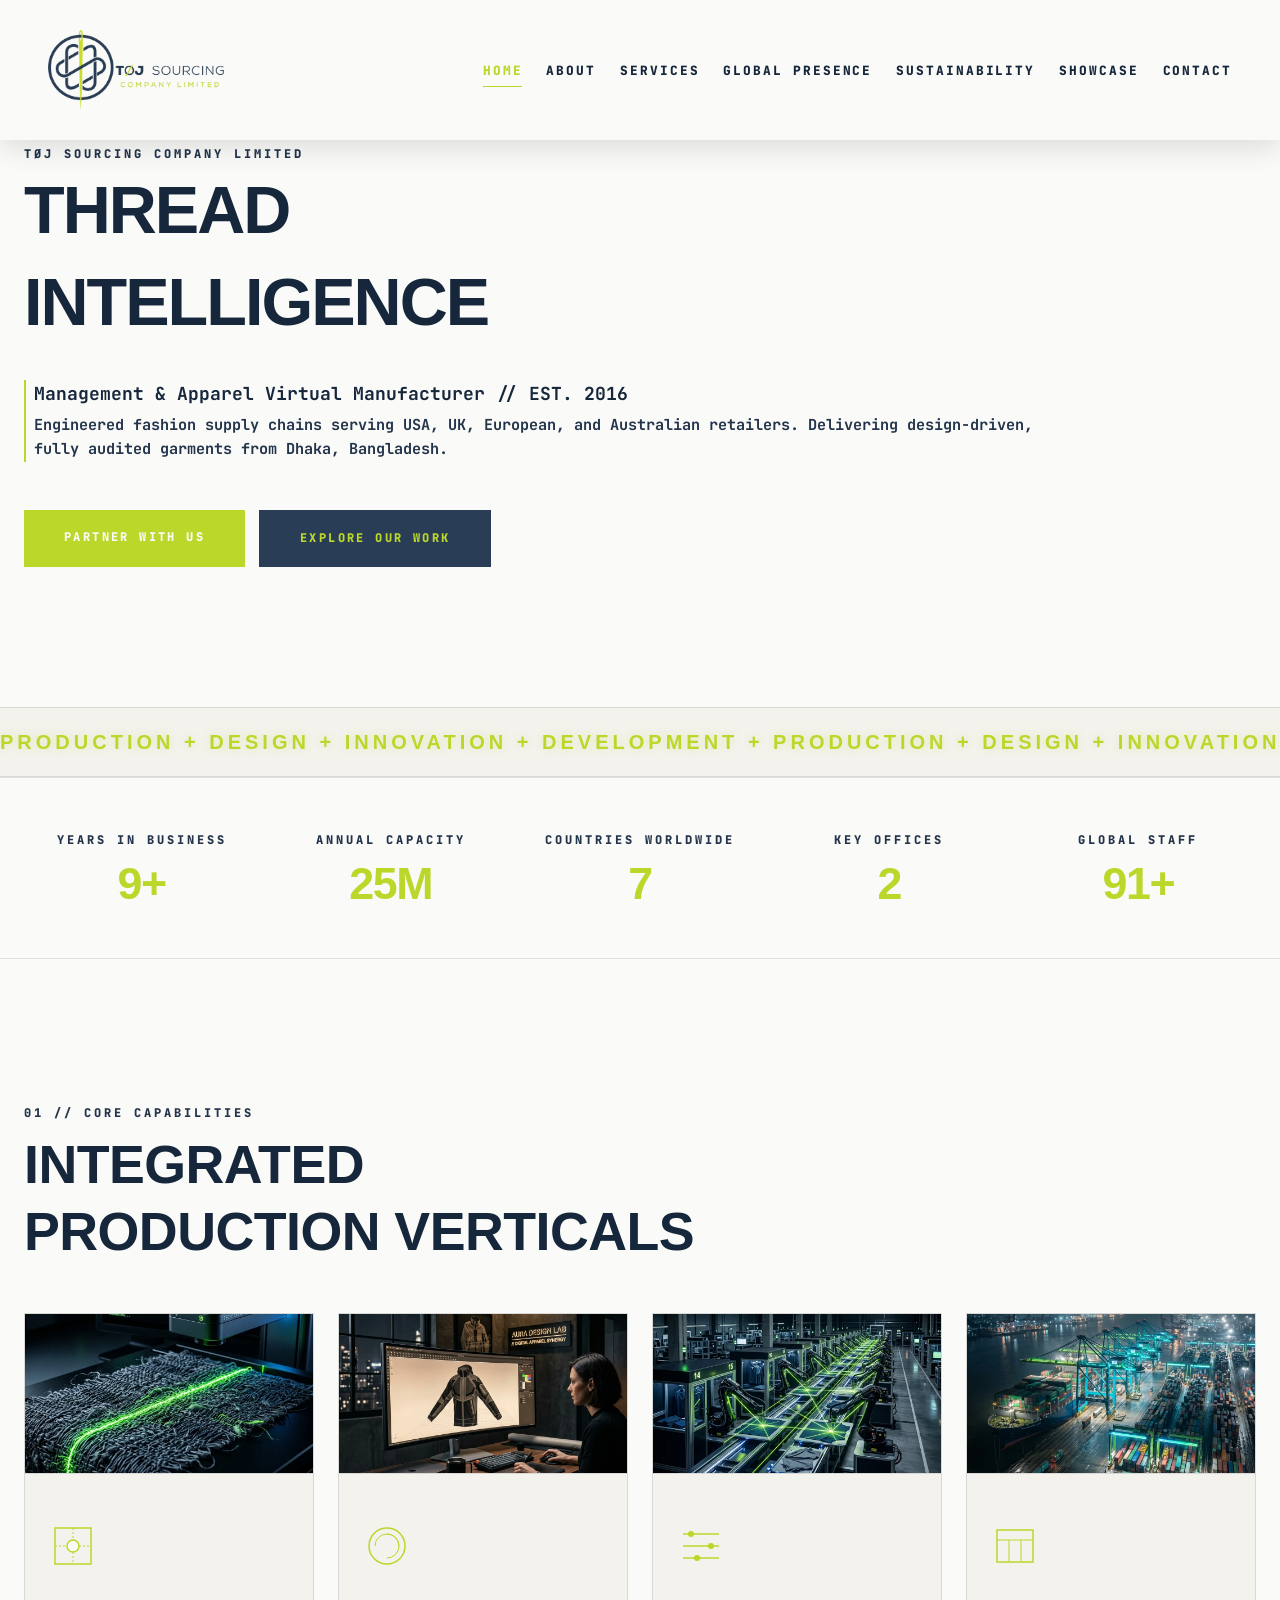
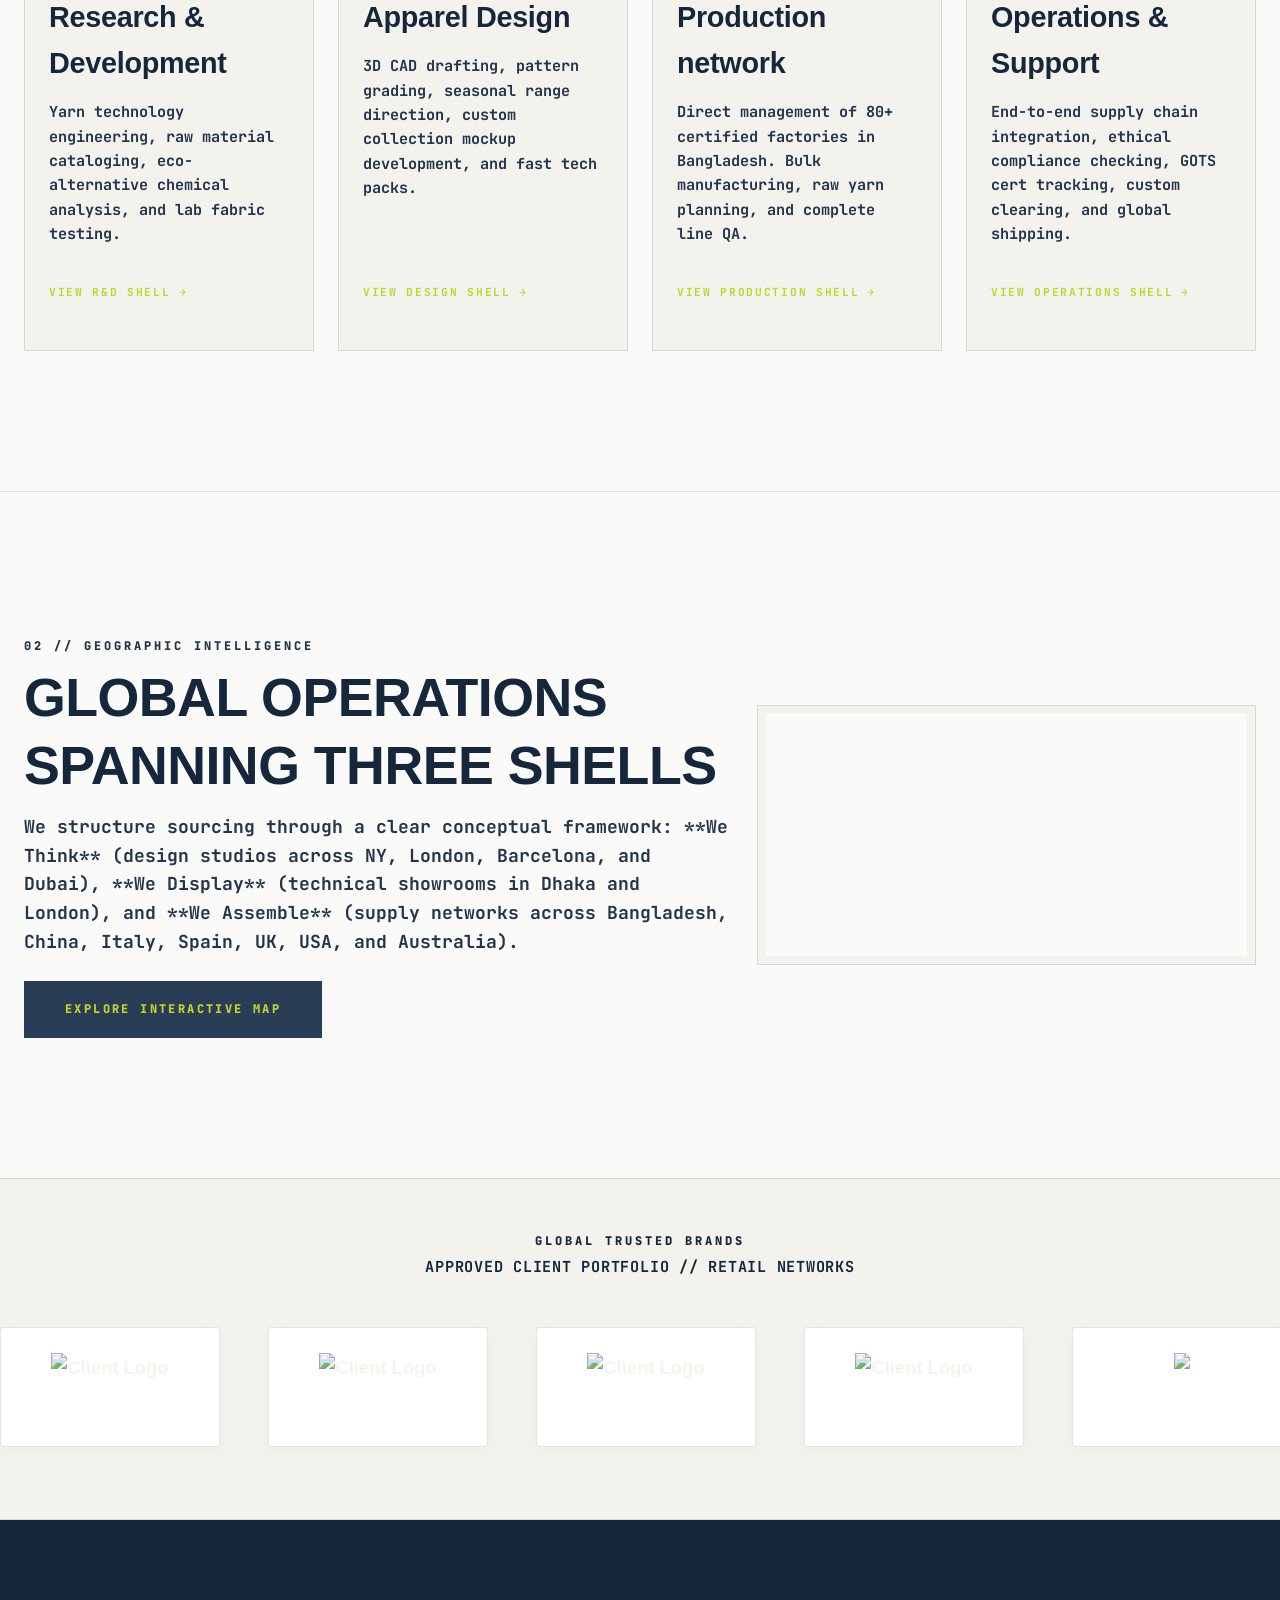
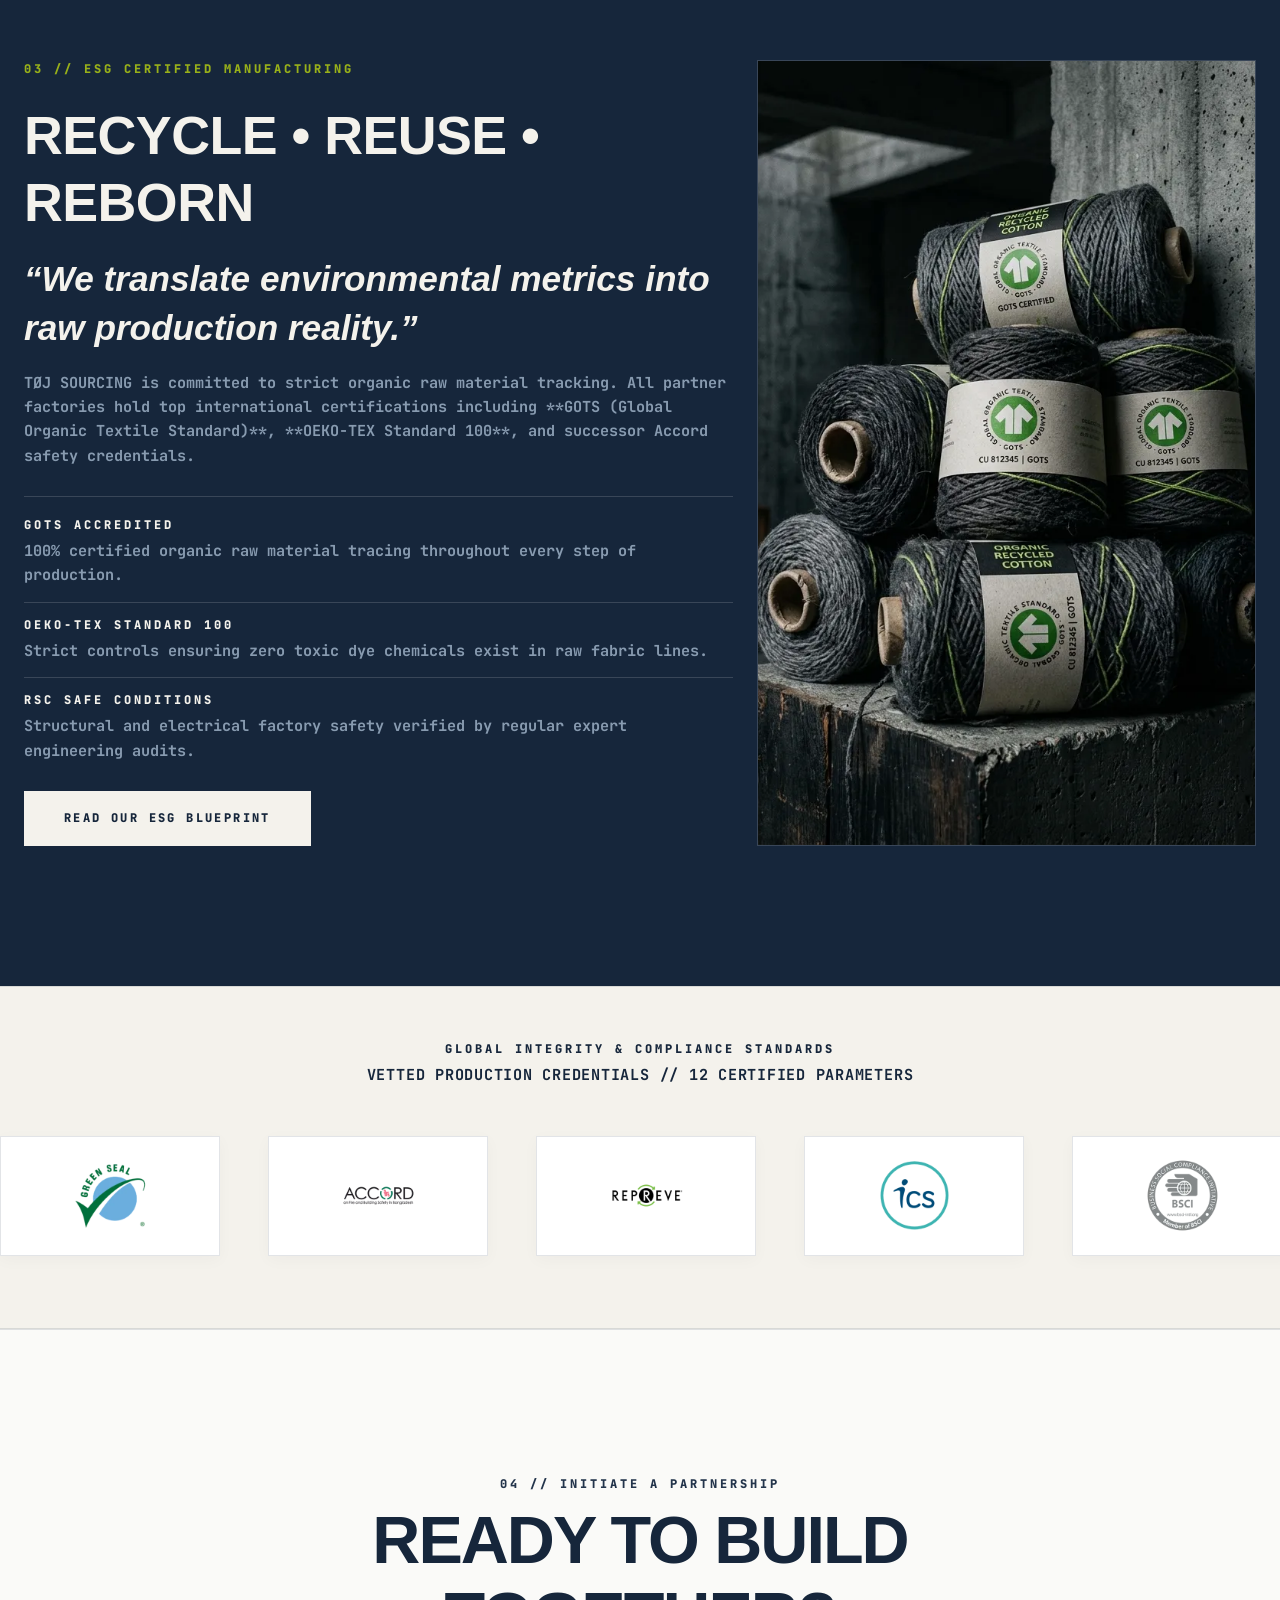
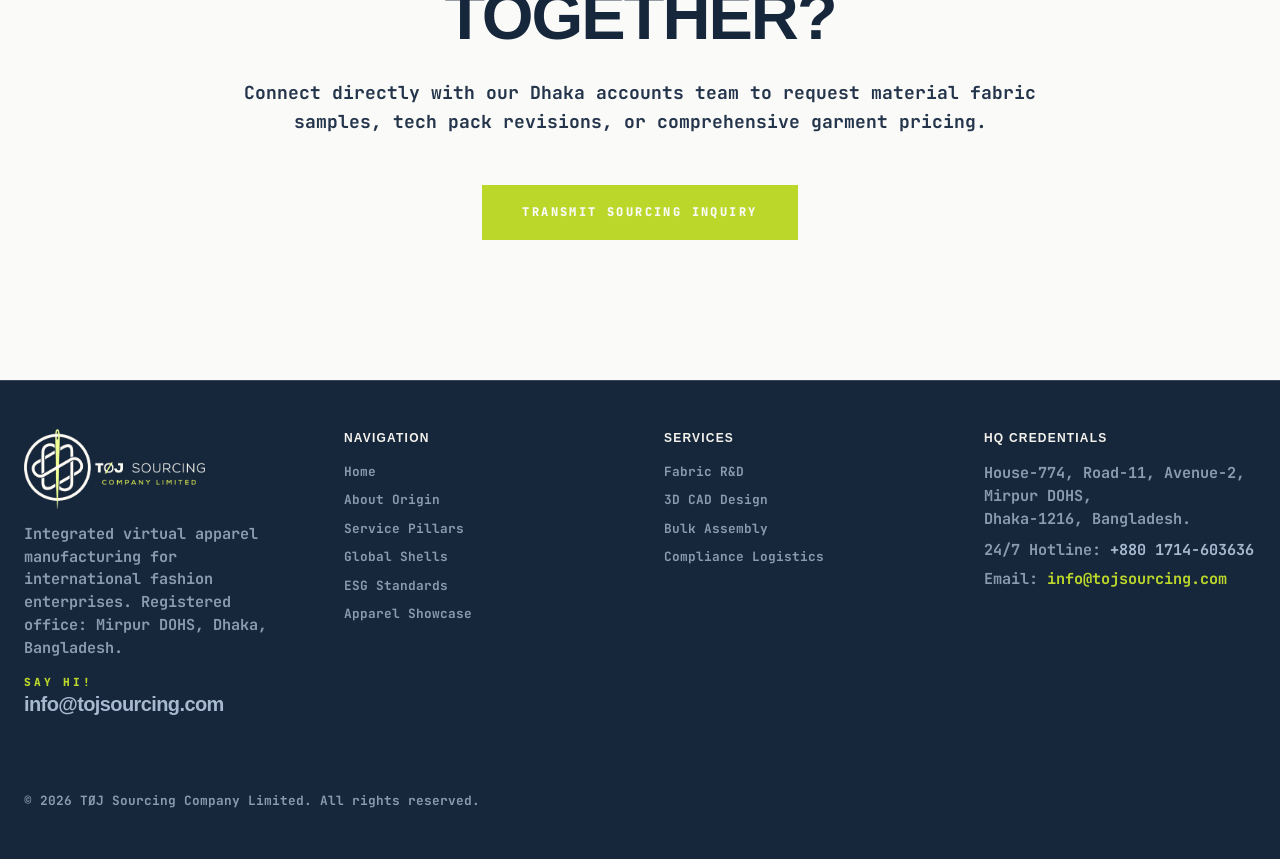
==== commit c0c7563c: "Update index.html" ====
--- a/index.html
+++ b/index.html
@@ -310,11 +310,11 @@
         <span class="marquee-item"><img src="https://upload.wikimedia.org/wikipedia/en/thumb/6/6a/The_current_logo_for_Hart_Stores%2C_the_Canadian_department_store_chain.svg/1920px-The_current_logo_for_Hart_Stores%2C_the_Canadian_department_store_chain.svg.png" alt="Client Logo" style="height: 32px; filter: invert(1) brightness(1.2) opacity(0.7); transition: all 0.3s;" onmouseover="this.style.filter='invert(1) brightness(1.5)'; this.style.opacity='1'" onmouseout="this.style.filter='invert(1) brightness(1.2) opacity(0.7)'"></span>
         <span class="marquee-item"><img src="https://upload.wikimedia.org/wikipedia/commons/thumb/7/77/Zellers_2022_Logo.svg/1280px-Zellers_2022_Logo.svg.png" style="height: 32px; filter: invert(1) brightness(1.2) opacity(0.7); transition: all 0.3s;" onmouseover="this.style.filter='invert(1) brightness(1.5)'; this.style.opacity='1'" onmouseout="this.style.filter='invert(1) brightness(1.2) opacity(0.7)'"></span>
         <span class="marquee-item"><img src="https://images.squarespace-cdn.com/content/v1/63848ddda1515c69b88b42b9/e593d022-bcd7-4921-a8f5-144a650fb84d/ClinicDress_Logo_quer_mindestBreite40mm_600dpi_RGB.png?format=300w" alt="Client Logo" style="height: 32px; filter: invert(1) brightness(1.2) opacity(0.7); transition: all 0.3s;" onmouseover="this.style.filter='invert(1) brightness(1.5)'; this.style.opacity='1'" onmouseout="this.style.filter='invert(1) brightness(1.2) opacity(0.7)'"></span>
-        <span class="marquee-item"><img src="https://www.bragard.com/img/logo-1650967832.jpg" alt="Client Logo" style="height: 32px; filter: invert(1) brightness(1.2) opacity(0.7); transition: all 0.3s;" onmouseover="this.style.filter='invert(1) brightness(1.5)'; this.style.opacity='1'" onmouseout="this.style.filter='invert(1) brightness(1.2) opacity(0.7)'"></span>
+        <span class="marquee-item"><img src="assets/Customer/bargard.jpg" alt="Client Logo" style="height: 32px; filter: invert(1) brightness(1.2) opacity(0.7); transition: all 0.3s;" onmouseover="this.style.filter='invert(1) brightness(1.5)'; this.style.opacity='1'" onmouseout="this.style.filter='invert(1) brightness(1.2) opacity(0.7)'"></span>
         <span class="marquee-item"><img src="assets/Customer/c1.webp" alt="Client Logo" style="height: 32px; filter: invert(1) brightness(1.2) opacity(0.7); transition: all 0.3s;" onmouseover="this.style.filter='invert(1) brightness(1.5)'; this.style.opacity='1'" onmouseout="this.style.filter='invert(1) brightness(1.2) opacity(0.7)'"></span>
         <span class="marquee-item"><img src="https://upload.wikimedia.org/wikipedia/commons/thumb/f/f7/Ross_Stores_logo.svg/1280px-Ross_Stores_logo.svg.png" alt="Client Logo" style="height: 32px; filter: invert(1) brightness(1.2) opacity(0.7); transition: all 0.3s;" onmouseover="this.style.filter='invert(1) brightness(1.5)'; this.style.opacity='1'" onmouseout="this.style.filter='invert(1) brightness(1.2) opacity(0.7)'"></span>
         <span class="marquee-item"><img src="assets/Customer/c3.webp" alt="Client Logo" style="height: 32px; filter: invert(1) brightness(1.2) opacity(0.7); transition: all 0.3s;" onmouseover="this.style.filter='invert(1) brightness(1.5)'; this.style.opacity='1'" onmouseout="this.style.filter='invert(1) brightness(1.2) opacity(0.7)'"></span>
-        <span class="marquee-item"><img src="https://www.gilbert-production.fr/img/logo-1655297928.jpg" alt="Client Logo" style="height: 32px; filter: invert(1) brightness(1.2) opacity(0.7); transition: all 0.3s;" onmouseover="this.style.filter='invert(1) brightness(1.5)'; this.style.opacity='1'" onmouseout="this.style.filter='invert(1) brightness(1.2) opacity(0.7)'"></span>
+        <span class="marquee-item"><img src="assets/Customer/gilbert.webp" alt="Client Logo" style="height: 32px; filter: invert(1) brightness(1.2) opacity(0.7); transition: all 0.3s;" onmouseover="this.style.filter='invert(1) brightness(1.5)'; this.style.opacity='1'" onmouseout="this.style.filter='invert(1) brightness(1.2) opacity(0.7)'"></span>
         <span class="marquee-item"><img src="https://encrypted-tbn0.gstatic.com/images?q=tbn:ANd9GcQ58KpOPRDjlG-h0MnxTIsk77gDpTPROBEBBFmOmsxNq86hBrw3teOWC1NJ&s=10" alt="Client Logo" style="height: 32px; filter: invert(1) brightness(1.2) opacity(0.7); transition: all 0.3s;" onmouseover="this.style.filter='invert(1) brightness(1.5)'; this.style.opacity='1'" onmouseout="this.style.filter='invert(1) brightness(1.2) opacity(0.7)'"></span>
         <span class="marquee-item"><img src="assets/Customer/stone_falcon1.png" alt="Client Logo" style="height: 32px; filter: invert(1) brightness(1.2) opacity(0.7); transition: all 0.3s;" onmouseover="this.style.filter='invert(1) brightness(1.5)'; this.style.opacity='1'" onmouseout="this.style.filter='invert(1) brightness(1.2) opacity(0.7)'"></span>
         <span class="marquee-item"><img src="https://galeria-korona.pl/wp-content/uploads/2017/06/logo-Carry.jpg" alt="Client Logo" style="height: 20px; filter: invert(1) brightness(1.2) opacity(0.7); transition: all 0.3s;" onmouseover="this.style.filter='invert(1) brightness(1.5)'; this.style.opacity='1'" onmouseout="this.style.filter='invert(1) brightness(1.2) opacity(0.7)'"></span>
@@ -345,10 +345,10 @@
         <span class="marquee-item"><img src="https://upload.wikimedia.org/wikipedia/commons/thumb/7/77/Zellers_2022_Logo.svg/1280px-Zellers_2022_Logo.svg.png" style="height: 32px; filter: invert(1) brightness(1.2) opacity(0.7); transition: all 0.3s;" onmouseover="this.style.filter='invert(1) brightness(1.5)'; this.style.opacity='1'" onmouseout="this.style.filter='invert(1) brightness(1.2) opacity(0.7)'"></span>        
         <span class="marquee-item"><img src="assets/Customer/c1.webp" alt="Client Logo" style="height: 32px; filter: invert(1) brightness(1.2) opacity(0.7); transition: all 0.3s;" onmouseover="this.style.filter='invert(1) brightness(1.5)'; this.style.opacity='1'" onmouseout="this.style.filter='invert(1) brightness(1.2) opacity(0.7)'"></span>
         <span class="marquee-item"><img src="https://images.squarespace-cdn.com/content/v1/63848ddda1515c69b88b42b9/e593d022-bcd7-4921-a8f5-144a650fb84d/ClinicDress_Logo_quer_mindestBreite40mm_600dpi_RGB.png?format=300w" alt="Client Logo" style="height: 32px; filter: invert(1) brightness(1.2) opacity(0.7); transition: all 0.3s;" onmouseover="this.style.filter='invert(1) brightness(1.5)'; this.style.opacity='1'" onmouseout="this.style.filter='invert(1) brightness(1.2) opacity(0.7)'"></span>
-        <span class="marquee-item"><img src="https://www.bragard.com/img/logo-1650967832.jpg" alt="Client Logo" style="height: 32px; filter: invert(1) brightness(1.2) opacity(0.7); transition: all 0.3s;" onmouseover="this.style.filter='invert(1) brightness(1.5)'; this.style.opacity='1'" onmouseout="this.style.filter='invert(1) brightness(1.2) opacity(0.7)'"></span>
+        <span class="marquee-item"><img src="assets/Customer/bargard.jpg" alt="Client Logo" style="height: 32px; filter: invert(1) brightness(1.2) opacity(0.7); transition: all 0.3s;" onmouseover="this.style.filter='invert(1) brightness(1.5)'; this.style.opacity='1'" onmouseout="this.style.filter='invert(1) brightness(1.2) opacity(0.7)'"></span>
         <span class="marquee-item"><img src="https://upload.wikimedia.org/wikipedia/commons/thumb/f/f7/Ross_Stores_logo.svg/1280px-Ross_Stores_logo.svg.png" alt="Client Logo" style="height: 32px; filter: invert(1) brightness(1.2) opacity(0.7); transition: all 0.3s;" onmouseover="this.style.filter='invert(1) brightness(1.5)'; this.style.opacity='1'" onmouseout="this.style.filter='invert(1) brightness(1.2) opacity(0.7)'"></span>
         <span class="marquee-item"><img src="assets/Customer/c3.webp" alt="Client Logo" style="height: 32px; filter: invert(1) brightness(1.2) opacity(0.7); transition: all 0.3s;" onmouseover="this.style.filter='invert(1) brightness(1.5)'; this.style.opacity='1'" onmouseout="this.style.filter='invert(1) brightness(1.2) opacity(0.7)'"></span>
-        <span class="marquee-item"><img src="https://www.gilbert-production.fr/img/logo-1655297928.jpg" alt="Client Logo" style="height: 32px; filter: invert(1) brightness(1.2) opacity(0.7); transition: all 0.3s;" onmouseover="this.style.filter='invert(1) brightness(1.5)'; this.style.opacity='1'" onmouseout="this.style.filter='invert(1) brightness(1.2) opacity(0.7)'"></span>
+        <span class="marquee-item"><img src="assets/Customer/gilbert.webp" alt="Client Logo" style="height: 32px; filter: invert(1) brightness(1.2) opacity(0.7); transition: all 0.3s;" onmouseover="this.style.filter='invert(1) brightness(1.5)'; this.style.opacity='1'" onmouseout="this.style.filter='invert(1) brightness(1.2) opacity(0.7)'"></span>
         <span class="marquee-item"><img src="https://encrypted-tbn0.gstatic.com/images?q=tbn:ANd9GcQ58KpOPRDjlG-h0MnxTIsk77gDpTPROBEBBFmOmsxNq86hBrw3teOWC1NJ&s=10" alt="Client Logo" style="height: 32px; filter: invert(1) brightness(1.2) opacity(0.7); transition: all 0.3s;" onmouseover="this.style.filter='invert(1) brightness(1.5)'; this.style.opacity='1'" onmouseout="this.style.filter='invert(1) brightness(1.2) opacity(0.7)'"></span>
         <span class="marquee-item"><img src="assets/Customer/stone_falcon1.png" alt="Client Logo" style="height: 32px; filter: invert(1) brightness(1.2) opacity(0.7); transition: all 0.3s;" onmouseover="this.style.filter='invert(1) brightness(1.5)'; this.style.opacity='1'" onmouseout="this.style.filter='invert(1) brightness(1.2) opacity(0.7)'"></span>
         <span class="marquee-item"><img src="https://galeria-korona.pl/wp-content/uploads/2017/06/logo-Carry.jpg" alt="Client Logo" style="height: 20px; filter: invert(1) brightness(1.2) opacity(0.7); transition: all 0.3s;" onmouseover="this.style.filter='invert(1) brightness(1.5)'; this.style.opacity='1'" onmouseout="this.style.filter='invert(1) brightness(1.2) opacity(0.7)'"></span>
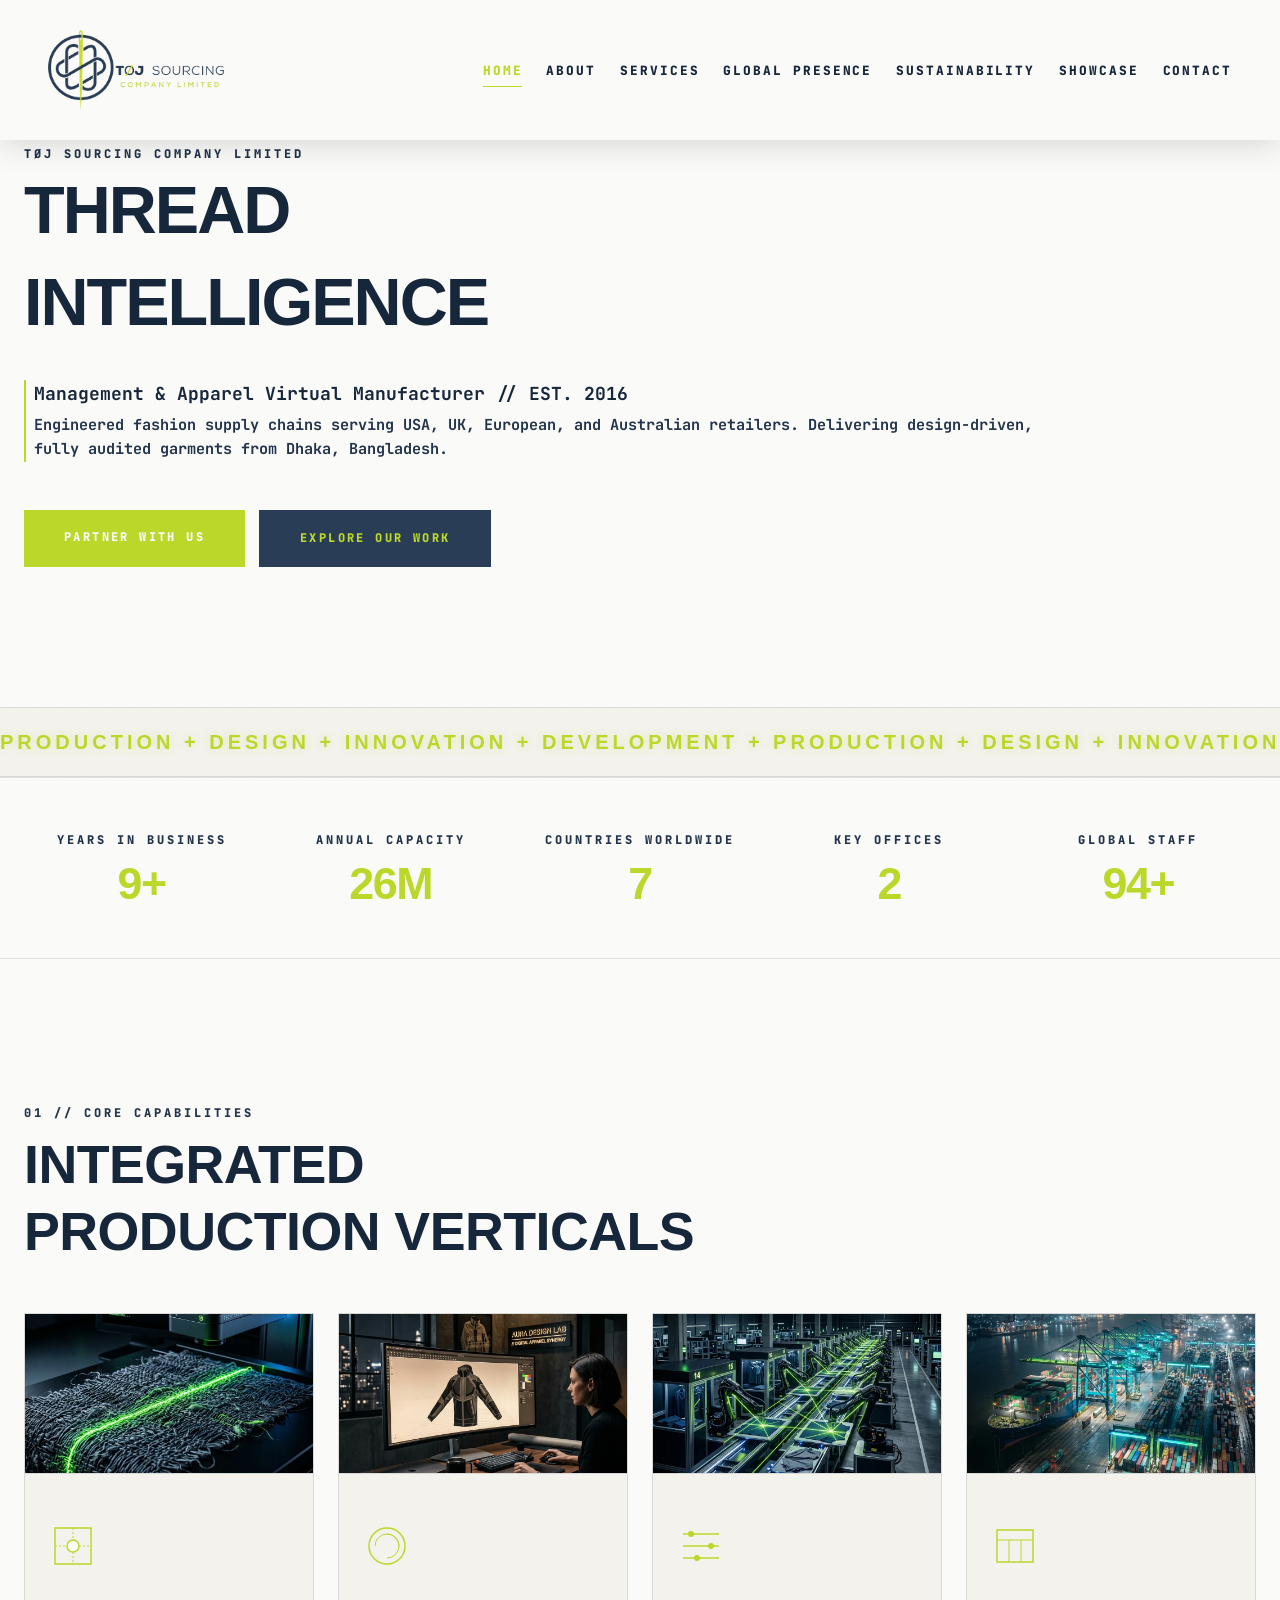
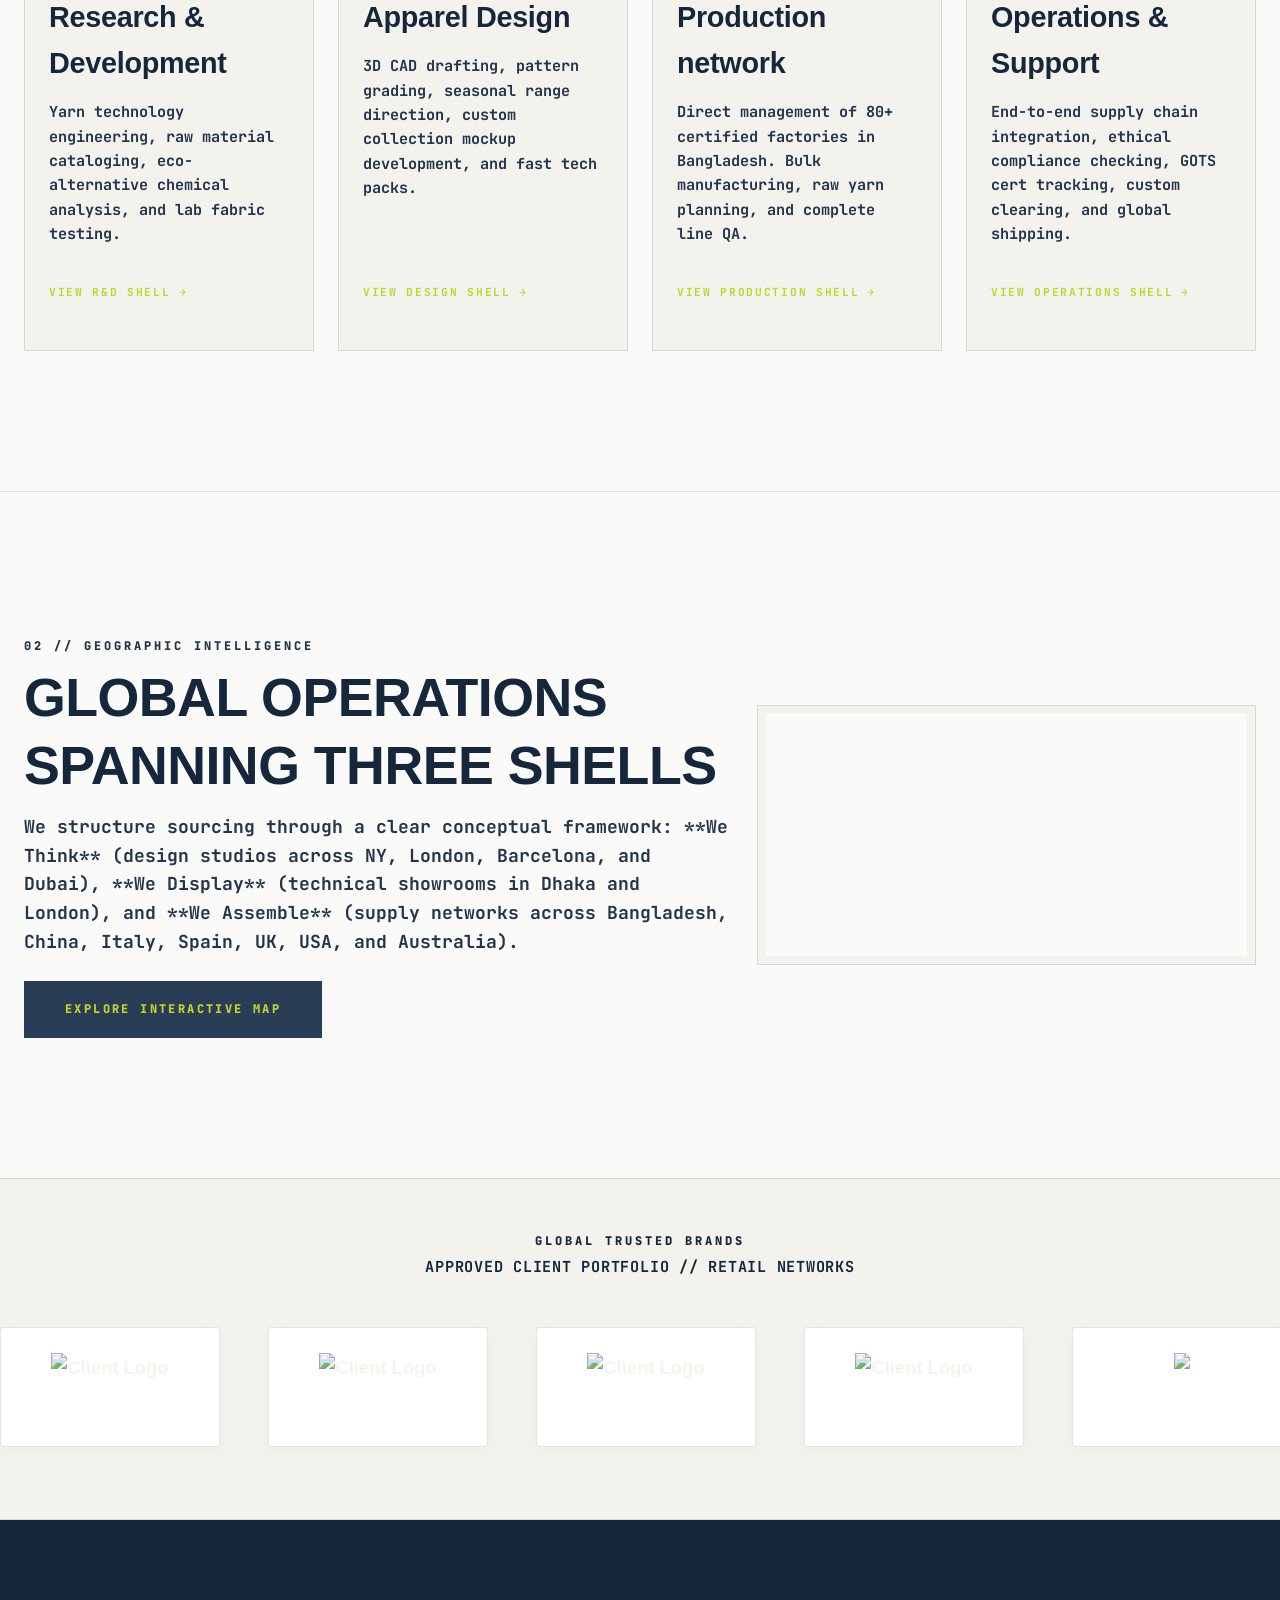
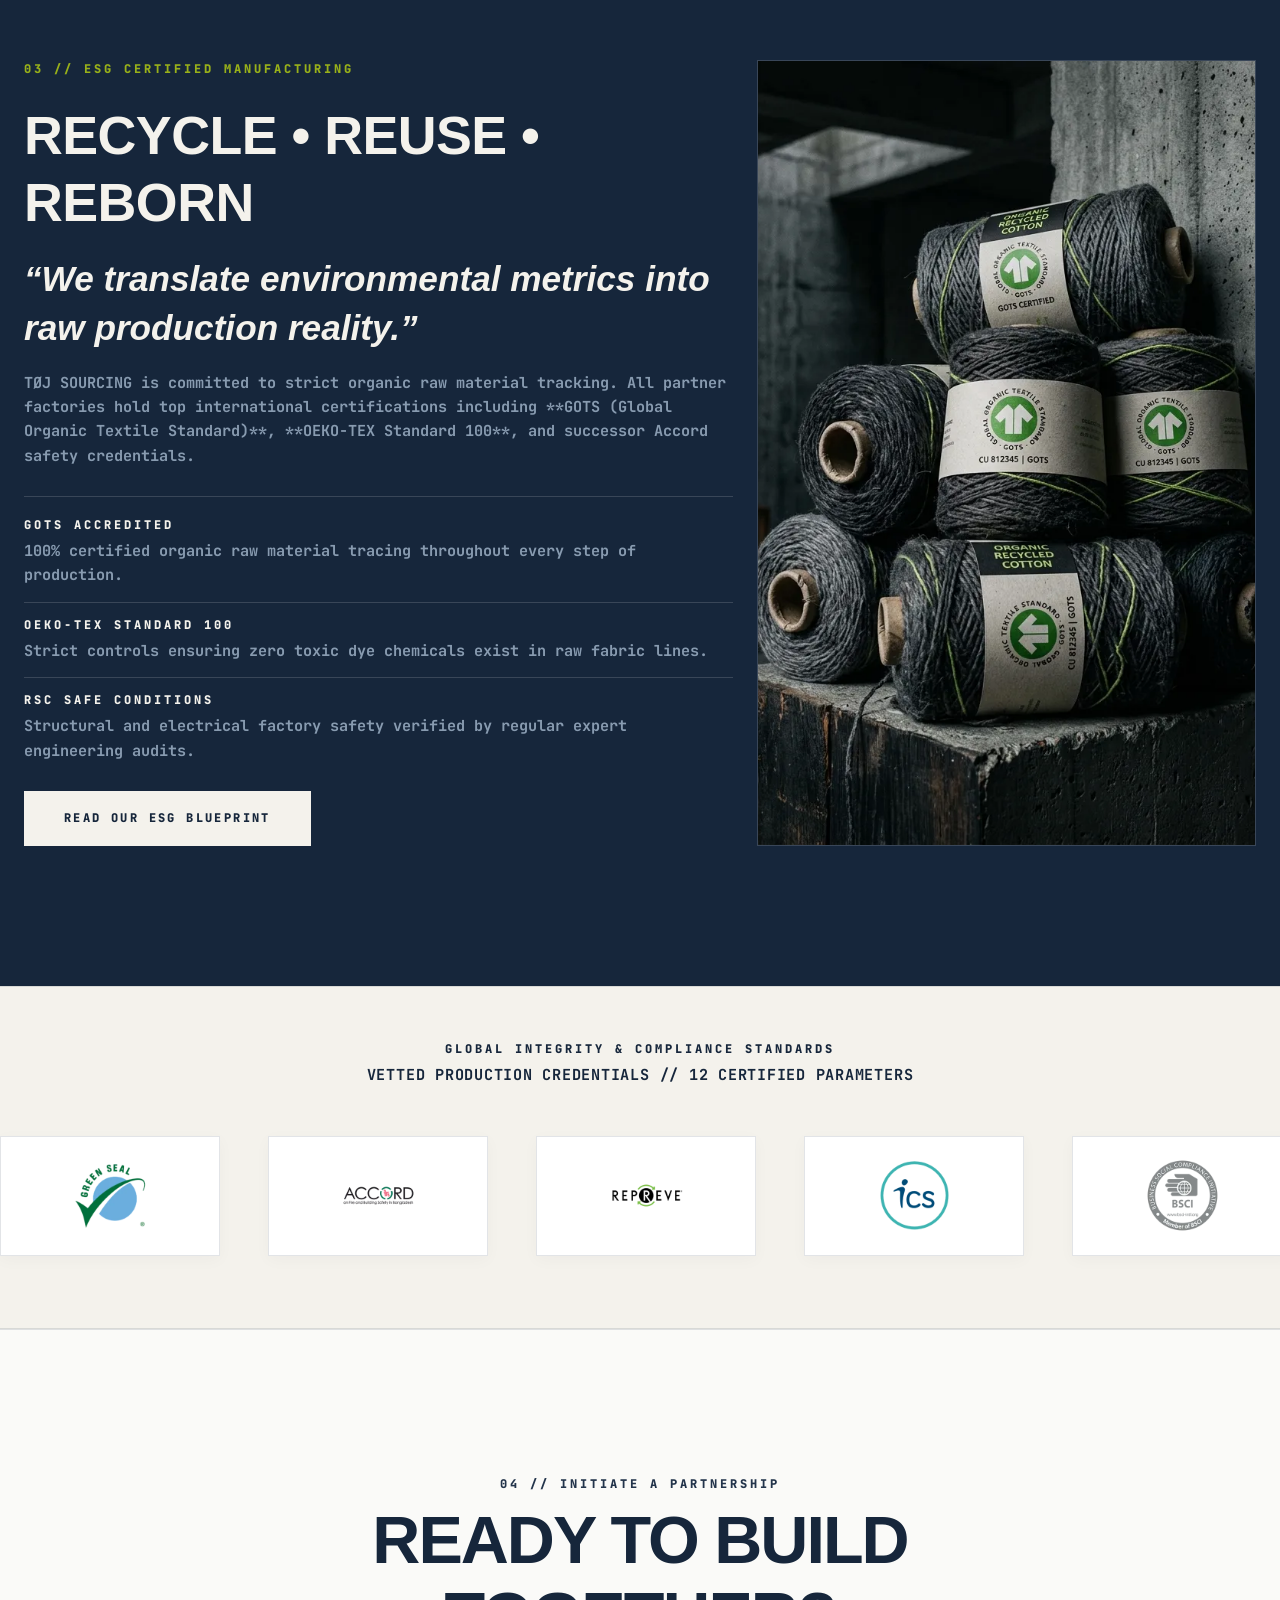
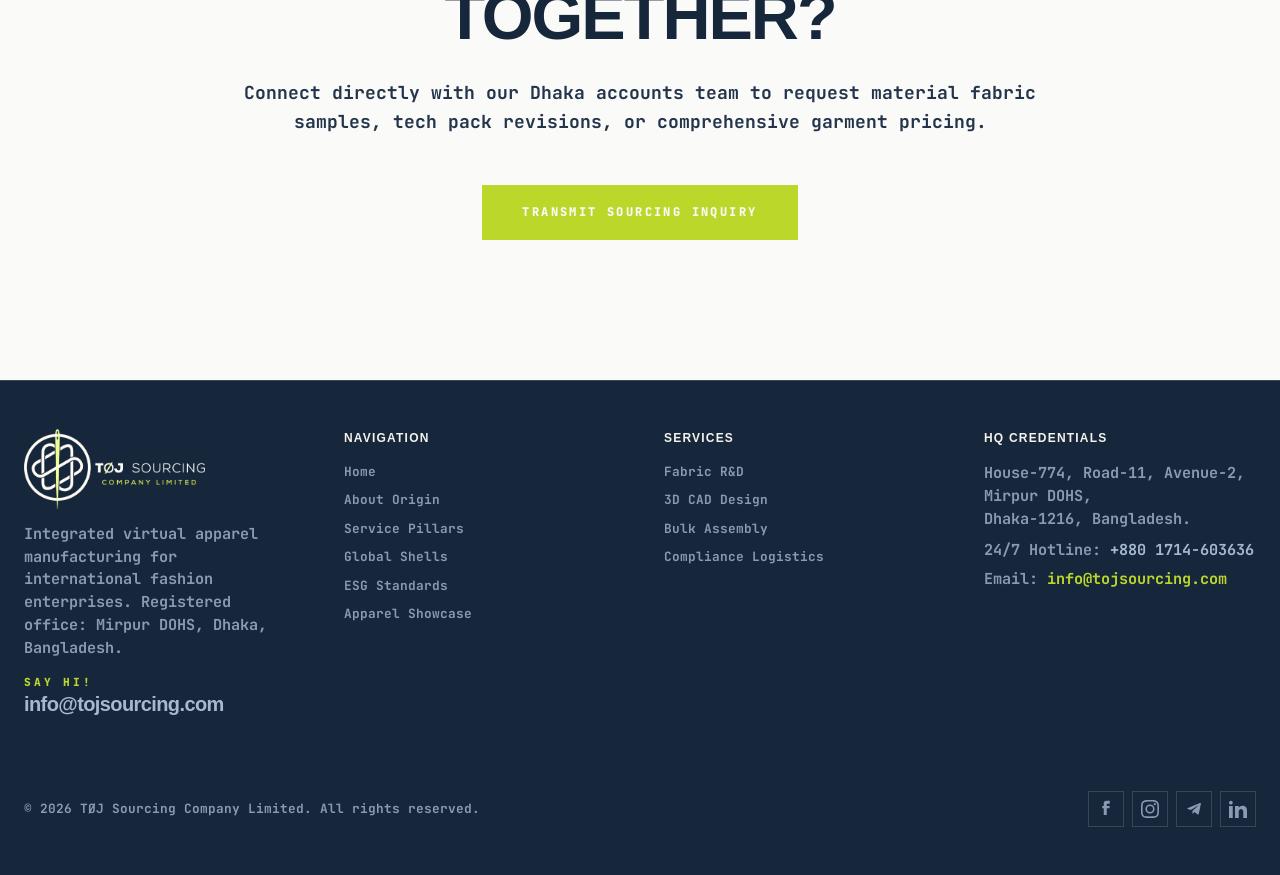
==== commit 82115f00: "feat: add social buttons for Facebook, Instagram, Telegram and LinkedIn to footer" ====
--- a/index.html
+++ b/index.html
@@ -527,9 +527,22 @@
         </div>
       </div>
       
-      <div style="border-top: 1px solid var(--color-slate); margin-top: var(--spacing-xl); padding-top: var(--spacing-lg); display: flex; justify-content: space-between; flex-wrap: wrap; gap: var(--spacing-md);">
+      <div style="border-top: 1px solid var(--color-slate); margin-top: var(--spacing-xl); padding-top: var(--spacing-lg); display: flex; justify-content: space-between; flex-wrap: wrap; gap: var(--spacing-md); align-items: center;">
         <p>&copy; 2026 TØJ Sourcing Company Limited. All rights reserved.</p>
-        
+        <div class="footer-socials">
+          <a href="https://www.facebook.com/tojsourcing/" target="_blank" rel="noopener noreferrer" class="social-link" aria-label="Facebook">
+            <svg viewBox="0 0 24 24"><path d="M9 8H7v3h2v9h4v-9h3.6l.4-3H13V6c0-.5.5-1 1-1h3V1H13c-3.3 0-4 1.7-4 3v4z"/></svg>
+          </a>
+          <a href="https://www.instagram.com/tojsourcing/" target="_blank" rel="noopener noreferrer" class="social-link" aria-label="Instagram">
+            <svg viewBox="0 0 24 24"><path d="M12 2.163c3.204 0 3.584.012 4.85.071 3.252.148 4.771 1.691 4.919 4.919.058 1.265.069 1.645.069 4.849 0 3.205-.012 3.584-.069 4.849-.149 3.225-1.664 4.771-4.919 4.919-1.266.058-1.644.07-4.85.07-3.204 0-3.584-.012-4.849-.07-3.26-.149-4.771-1.699-4.919-4.92-.058-1.265-.07-1.644-.07-4.849 0-3.204.013-3.583.07-4.849.149-3.227 1.664-4.771 4.919-4.919 1.266-.057 1.645-.069 4.849-.069zM12 0C8.741 0 8.333.014 7.053.072 2.695.272.273 2.69.073 7.051.014 8.333 0 8.741 0 12c0 3.259.014 3.668.072 4.948.2 4.358 2.618 6.78 6.98 6.98C8.333 23.986 8.741 24 12 24c3.259 0 3.668-.014 4.948-.072 4.354-.2 6.782-2.618 6.979-6.98.059-1.28.073-1.689.073-4.948 0-3.259-.014-3.667-.072-4.947-.196-4.354-2.617-6.78-6.979-6.98C15.668.014 15.259 0 12 0zm0 5.838a6.162 6.162 0 100 12.324 6.162 6.162 0 000-12.324zM12 16a4 4 0 110-8 4 4 0 010 8zm6.406-11.845a1.44 1.44 0 100 2.881 1.44 1.44 0 000-2.881z"/></svg>
+          </a>
+          <a href="https://t.me/tojsourcing" target="_blank" rel="noopener noreferrer" class="social-link" aria-label="Telegram">
+            <svg viewBox="0 0 24 24"><path d="M9.78 18.65l.28-4.28 7.76-7.01c.34-.3-.07-.47-.52-.17L7.79 13.3 3.64 12c-.9-.28-.92-.9.19-1.33L20 4.14c.75-.28 1.4.17 1.15 1.25l-2.77 13.06c-.2.92-.75 1.15-1.52.72l-4.22-3.11-2.03 1.96c-.23.23-.42.42-.85.42z"/></svg>
+          </a>
+          <a href="https://www.linkedin.com/company/tojsourcing/" target="_blank" rel="noopener noreferrer" class="social-link" aria-label="LinkedIn">
+            <svg viewBox="0 0 24 24"><path d="M4.98 3.5c0 1.381-1.11 2.5-2.48 2.5s-2.48-1.119-2.48-2.5c0-1.38 1.11-2.5 2.48-2.5s2.48 1.12 2.48 2.5zm.02 4.5h-5v16h5v-16zm7.982 0h-4.968v16h4.969v-8.399c0-4.67 6.029-5.052 6.029 0v8.399h4.988v-10.131c0-7.88-8.922-7.593-11.018-3.714v-2.155z"/></svg>
+          </a>
+        </div>
       </div>
     </div>
   </footer>
--- a/css/style.css
+++ b/css/style.css
@@ -886,6 +886,37 @@
   color: var(--color-lime);
 }
 
+.footer-socials {
+  display: flex;
+  gap: var(--spacing-sm);
+  align-items: center;
+}
+
+.footer-socials .social-link {
+  display: flex;
+  align-items: center;
+  justify-content: center;
+  width: 36px;
+  height: 36px;
+  color: #889bb0;
+  border: 1px solid var(--color-slate-light);
+  transition: all var(--transition-fast);
+  text-decoration: none;
+}
+
+.footer-socials .social-link:hover {
+  color: var(--color-lime);
+  border-color: var(--color-lime);
+  background-color: rgba(187, 215, 42, 0.05);
+  transform: translateY(-2px);
+}
+
+.footer-socials .social-link svg {
+  width: 18px;
+  height: 18px;
+  fill: currentColor;
+}
+
 /* --- Certification Infinite Panning Track --- */
 .cert-pan-container {
   overflow: hidden;
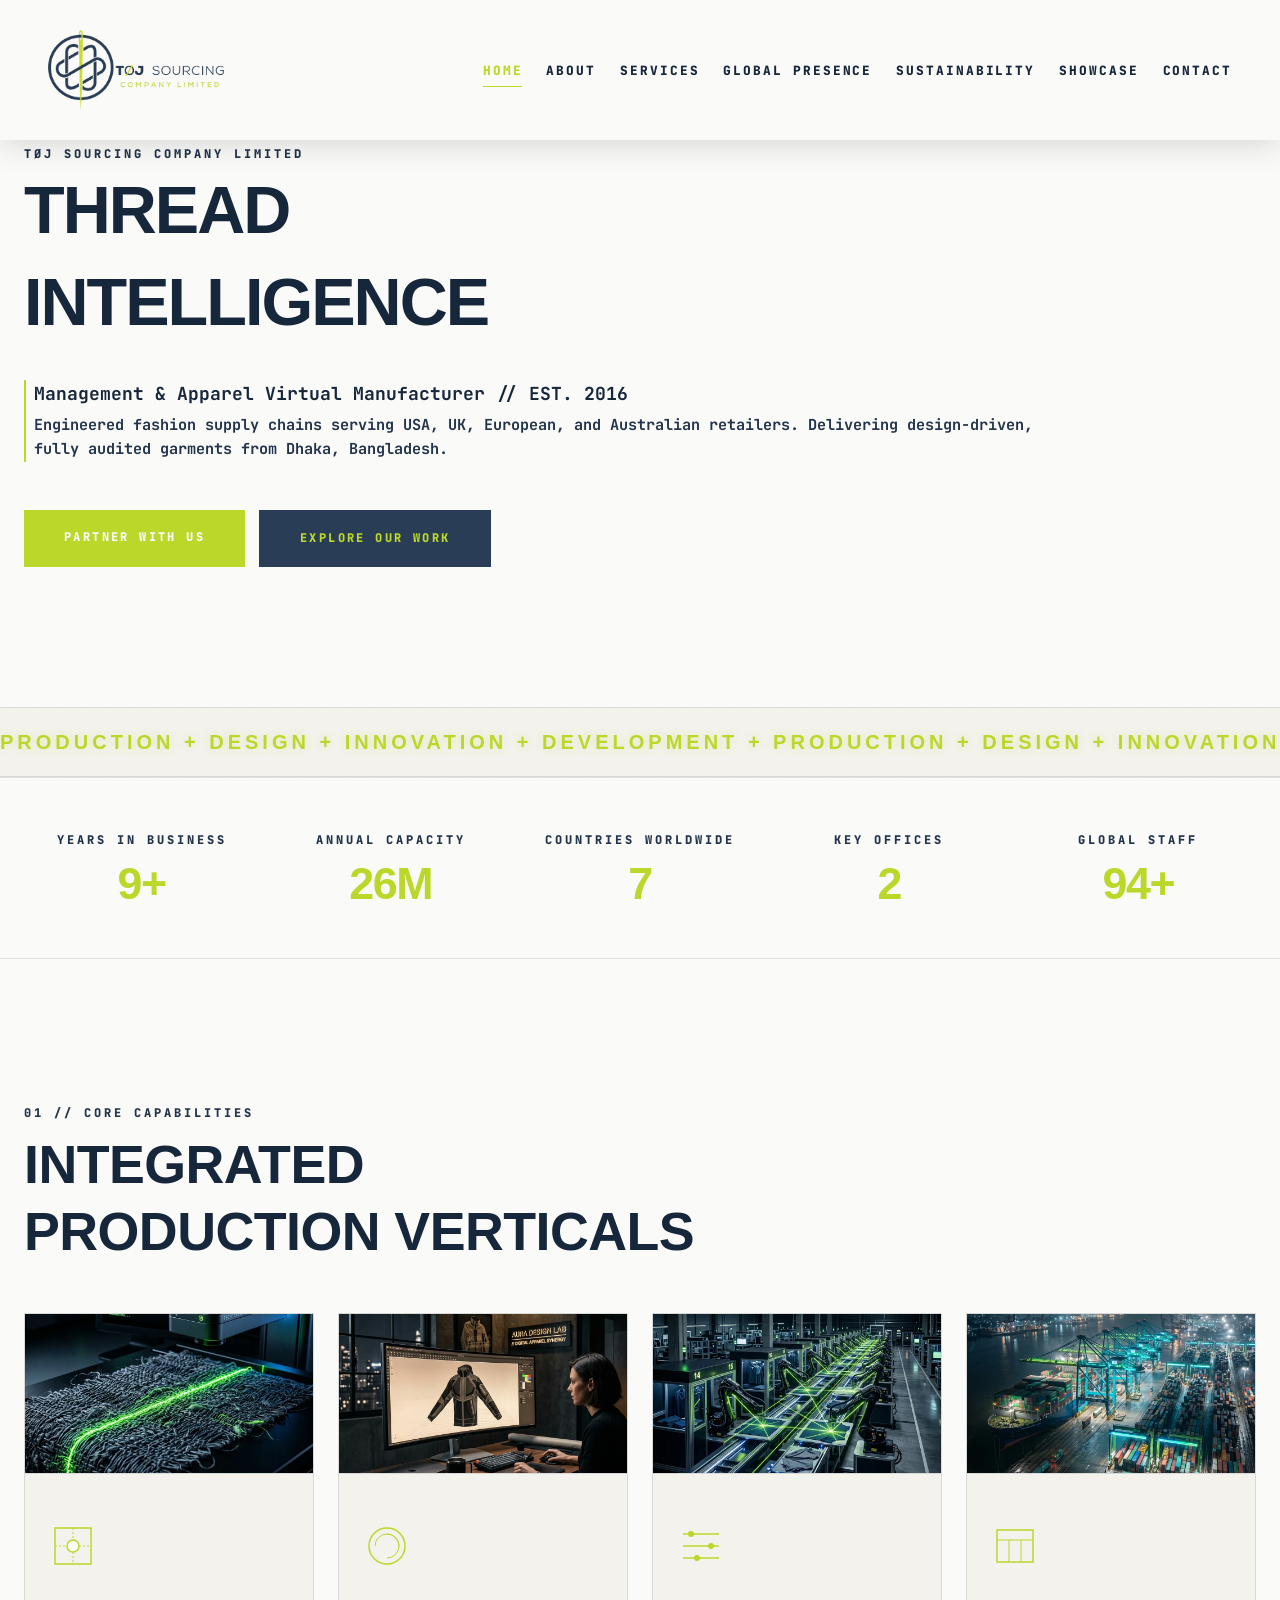
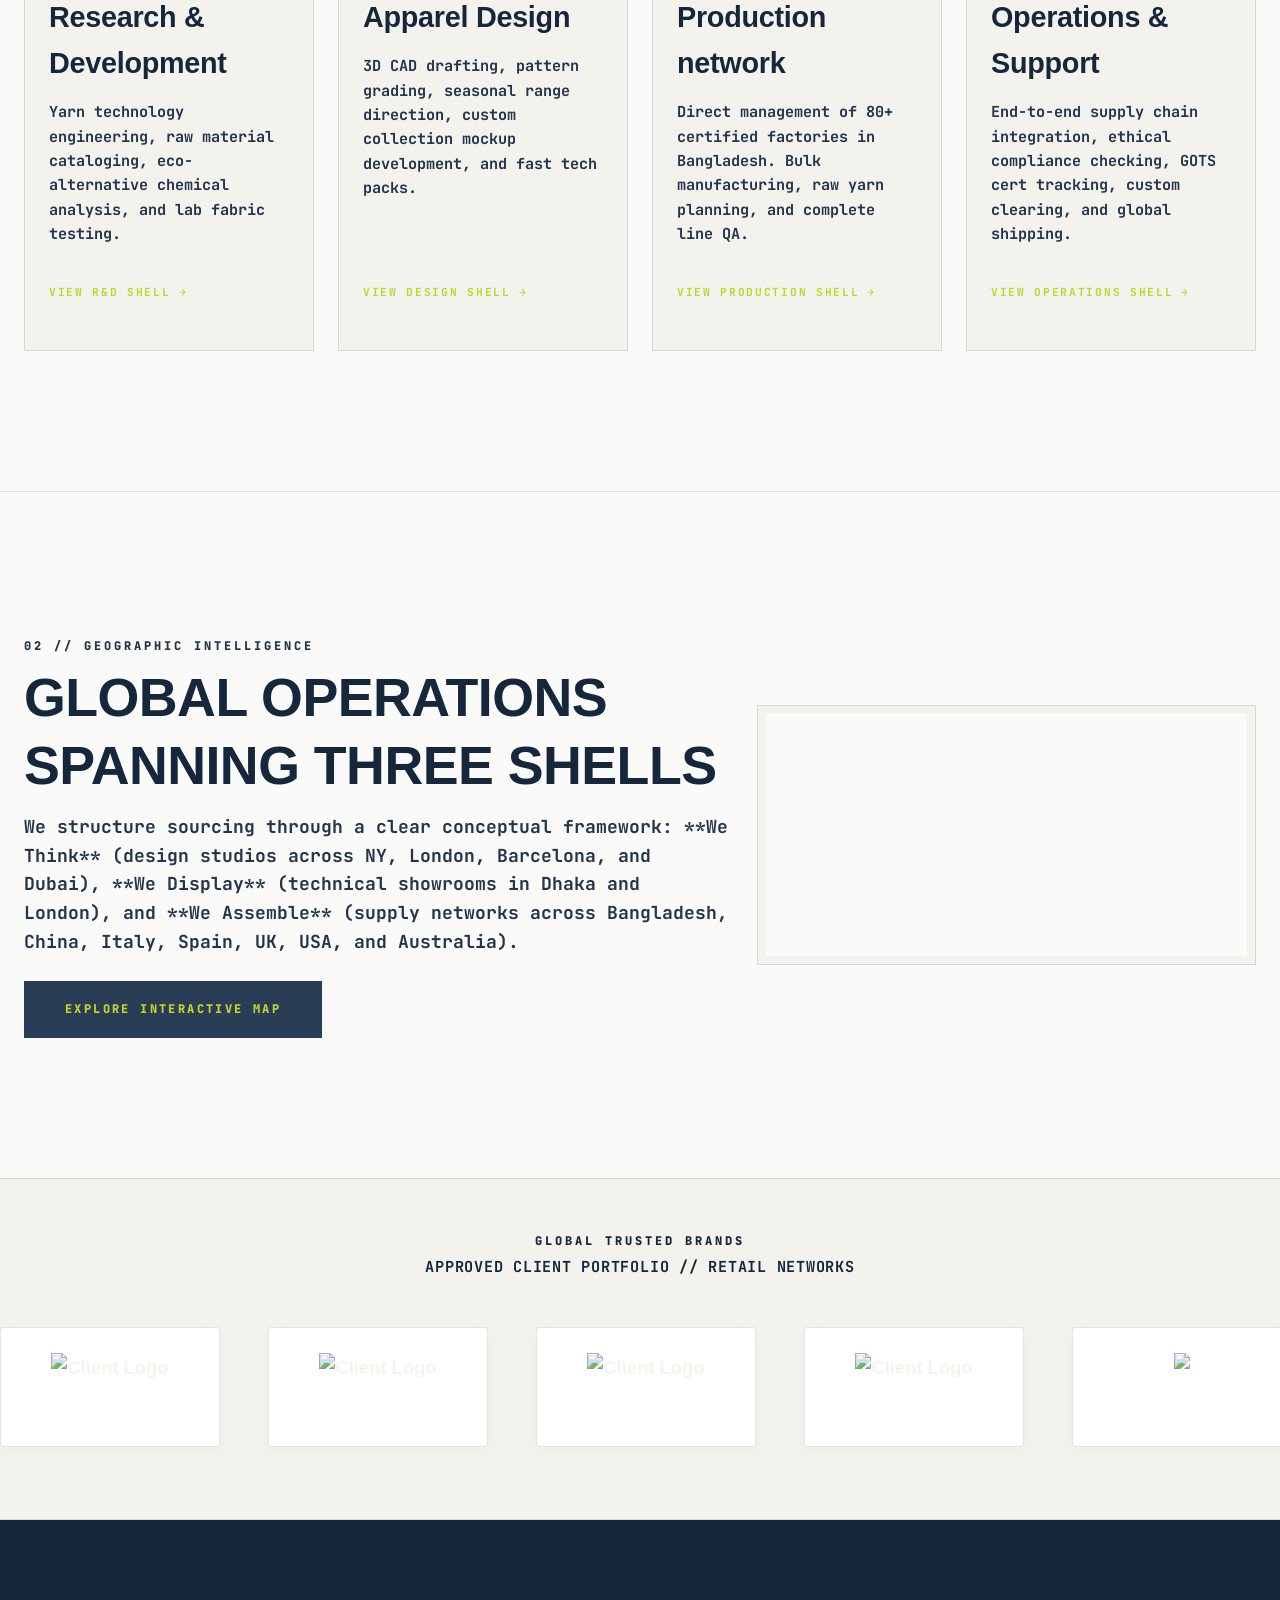
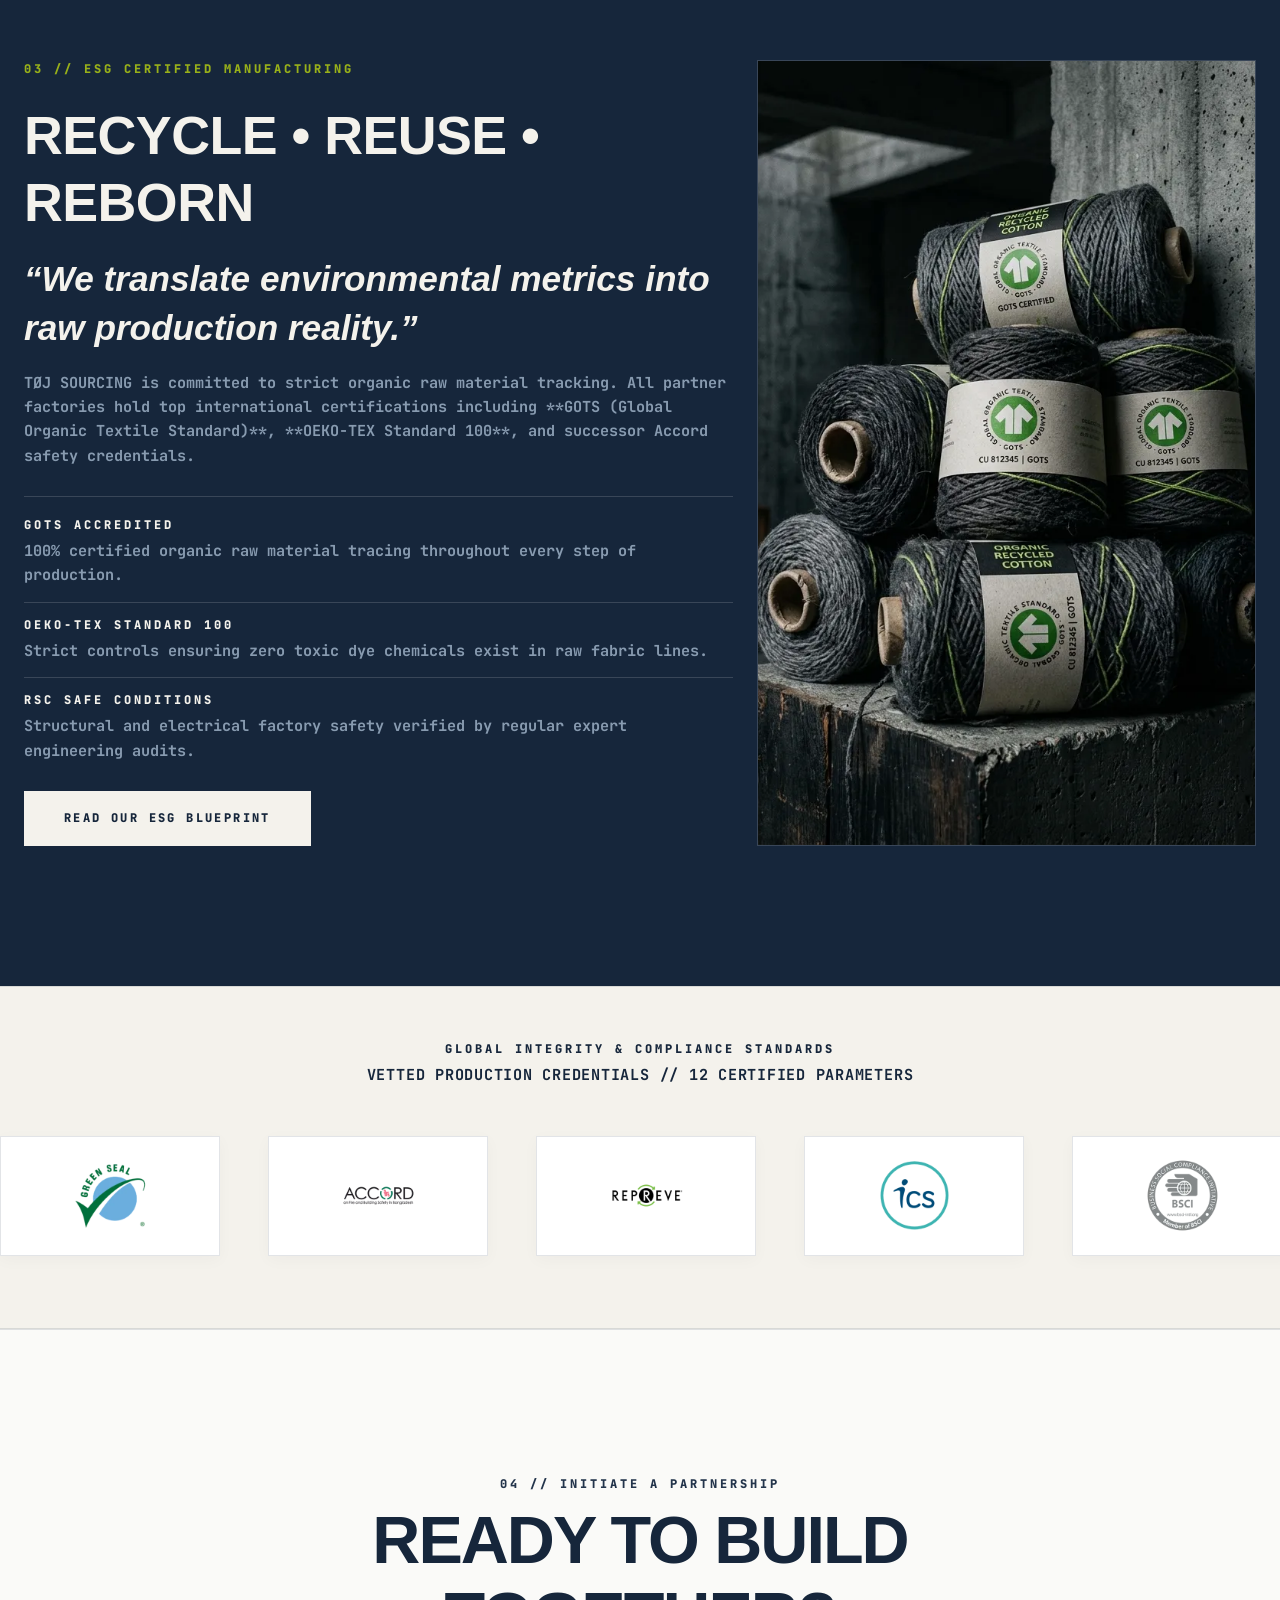
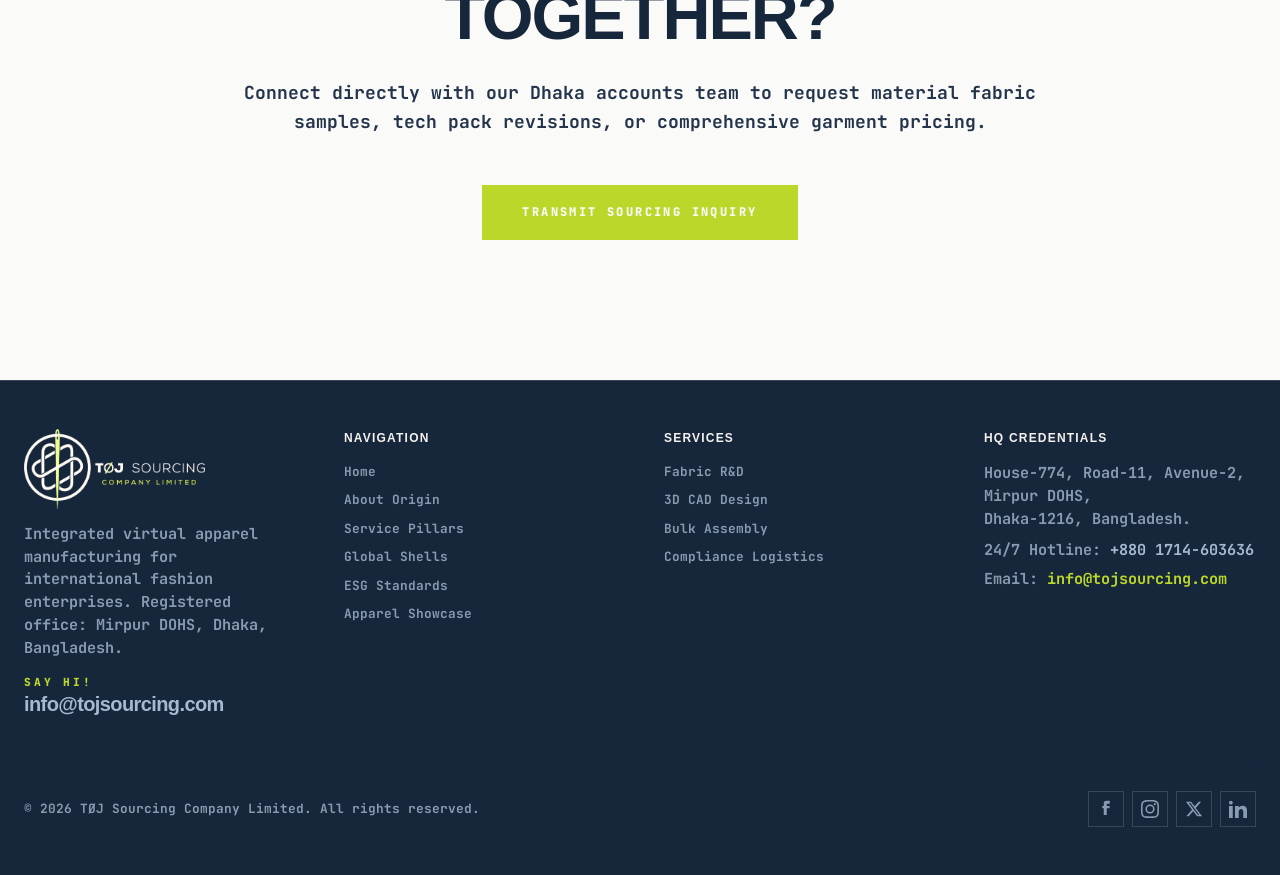
==== commit c5b5e24b: "chore: replace Telegram with Twitter/X in footer" ====
--- a/index.html
+++ b/index.html
@@ -536,8 +536,8 @@
           <a href="https://www.instagram.com/tojsourcing/" target="_blank" rel="noopener noreferrer" class="social-link" aria-label="Instagram">
             <svg viewBox="0 0 24 24"><path d="M12 2.163c3.204 0 3.584.012 4.85.071 3.252.148 4.771 1.691 4.919 4.919.058 1.265.069 1.645.069 4.849 0 3.205-.012 3.584-.069 4.849-.149 3.225-1.664 4.771-4.919 4.919-1.266.058-1.644.07-4.85.07-3.204 0-3.584-.012-4.849-.07-3.26-.149-4.771-1.699-4.919-4.92-.058-1.265-.07-1.644-.07-4.849 0-3.204.013-3.583.07-4.849.149-3.227 1.664-4.771 4.919-4.919 1.266-.057 1.645-.069 4.849-.069zM12 0C8.741 0 8.333.014 7.053.072 2.695.272.273 2.69.073 7.051.014 8.333 0 8.741 0 12c0 3.259.014 3.668.072 4.948.2 4.358 2.618 6.78 6.98 6.98C8.333 23.986 8.741 24 12 24c3.259 0 3.668-.014 4.948-.072 4.354-.2 6.782-2.618 6.979-6.98.059-1.28.073-1.689.073-4.948 0-3.259-.014-3.667-.072-4.947-.196-4.354-2.617-6.78-6.979-6.98C15.668.014 15.259 0 12 0zm0 5.838a6.162 6.162 0 100 12.324 6.162 6.162 0 000-12.324zM12 16a4 4 0 110-8 4 4 0 010 8zm6.406-11.845a1.44 1.44 0 100 2.881 1.44 1.44 0 000-2.881z"/></svg>
           </a>
-          <a href="https://t.me/tojsourcing" target="_blank" rel="noopener noreferrer" class="social-link" aria-label="Telegram">
-            <svg viewBox="0 0 24 24"><path d="M9.78 18.65l.28-4.28 7.76-7.01c.34-.3-.07-.47-.52-.17L7.79 13.3 3.64 12c-.9-.28-.92-.9.19-1.33L20 4.14c.75-.28 1.4.17 1.15 1.25l-2.77 13.06c-.2.92-.75 1.15-1.52.72l-4.22-3.11-2.03 1.96c-.23.23-.42.42-.85.42z"/></svg>
+          <a href="https://x.com/tojsourcing" target="_blank" rel="noopener noreferrer" class="social-link" aria-label="Twitter">
+            <svg viewBox="0 0 24 24"><path d="M18.244 2.25h3.308l-7.227 8.26 8.502 11.24H16.17l-5.214-6.817L4.99 21.75H1.68l7.73-8.835L1.254 2.25H8.08l4.713 6.231zm-1.161 17.52h1.833L7.084 4.126H5.117z"/></svg>
           </a>
           <a href="https://www.linkedin.com/company/tojsourcing/" target="_blank" rel="noopener noreferrer" class="social-link" aria-label="LinkedIn">
             <svg viewBox="0 0 24 24"><path d="M4.98 3.5c0 1.381-1.11 2.5-2.48 2.5s-2.48-1.119-2.48-2.5c0-1.38 1.11-2.5 2.48-2.5s2.48 1.12 2.48 2.5zm.02 4.5h-5v16h5v-16zm7.982 0h-4.968v16h4.969v-8.399c0-4.67 6.029-5.052 6.029 0v8.399h4.988v-10.131c0-7.88-8.922-7.593-11.018-3.714v-2.155z"/></svg>
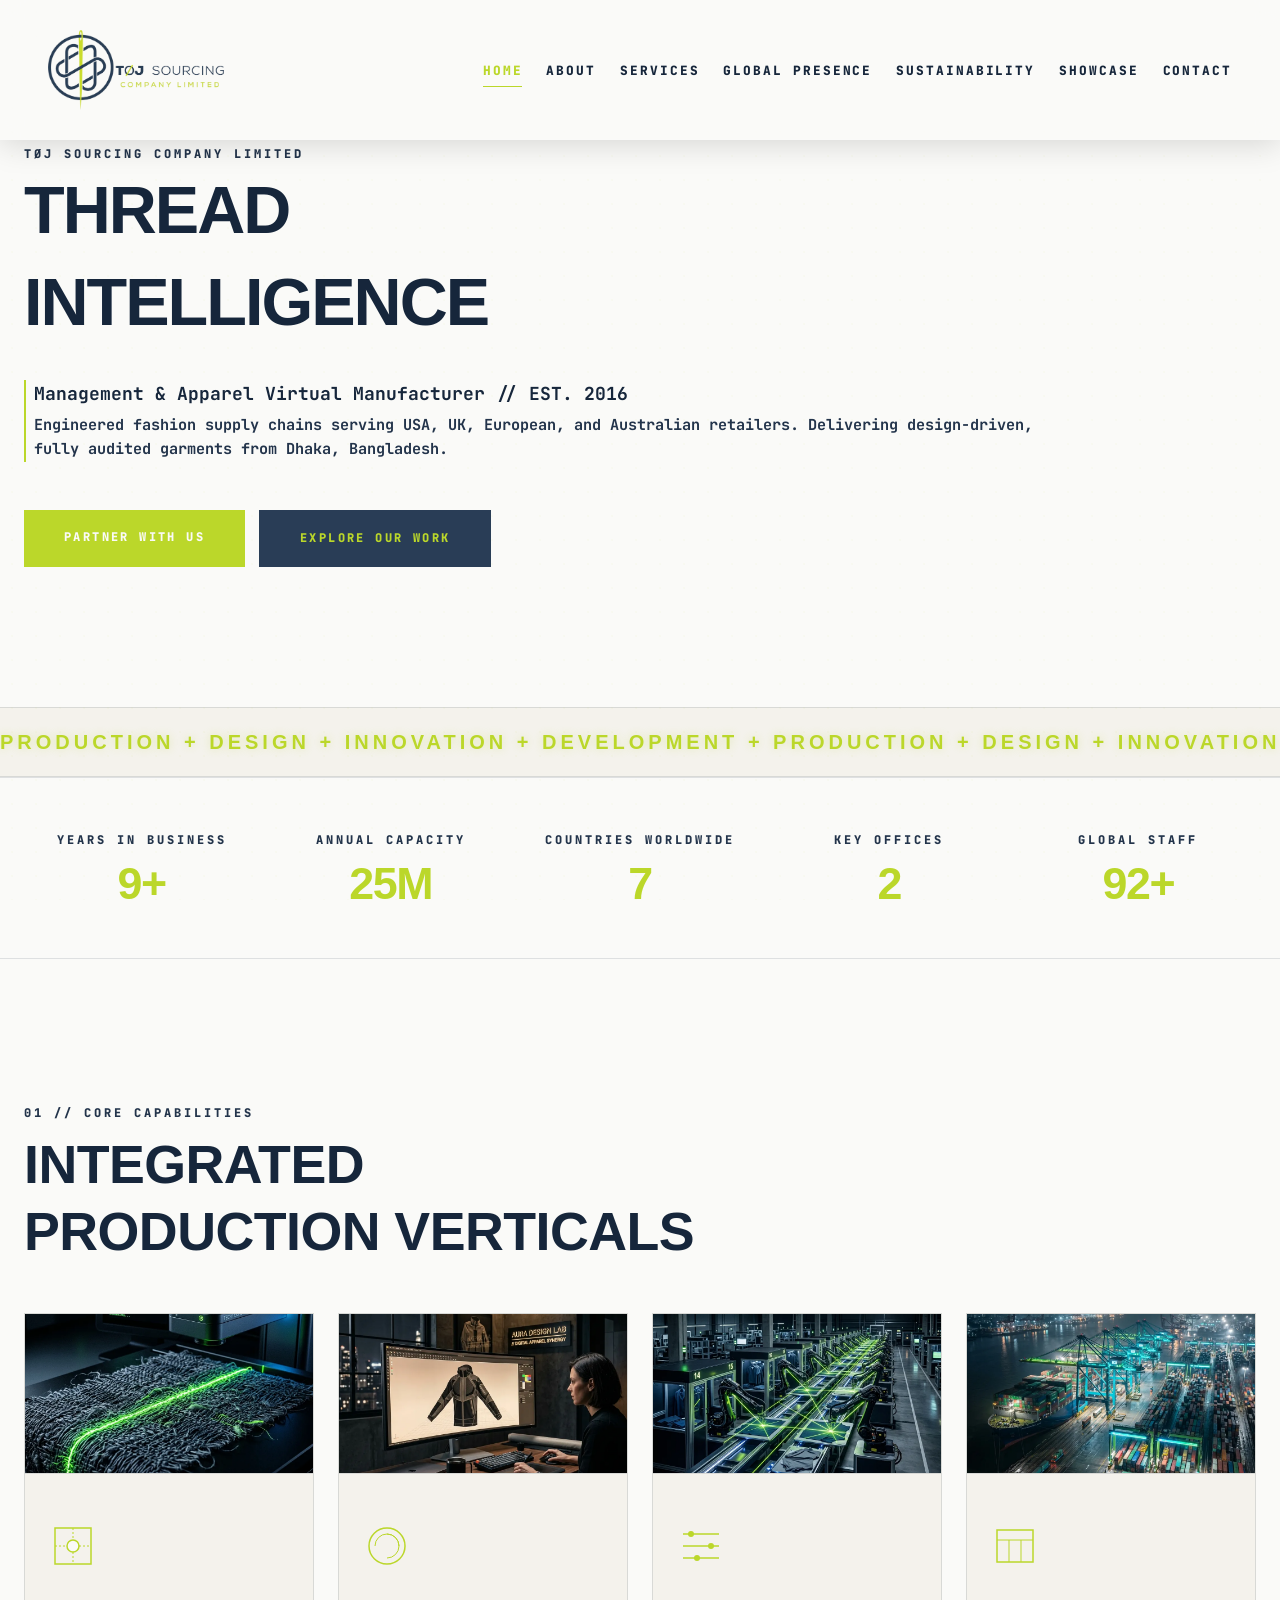
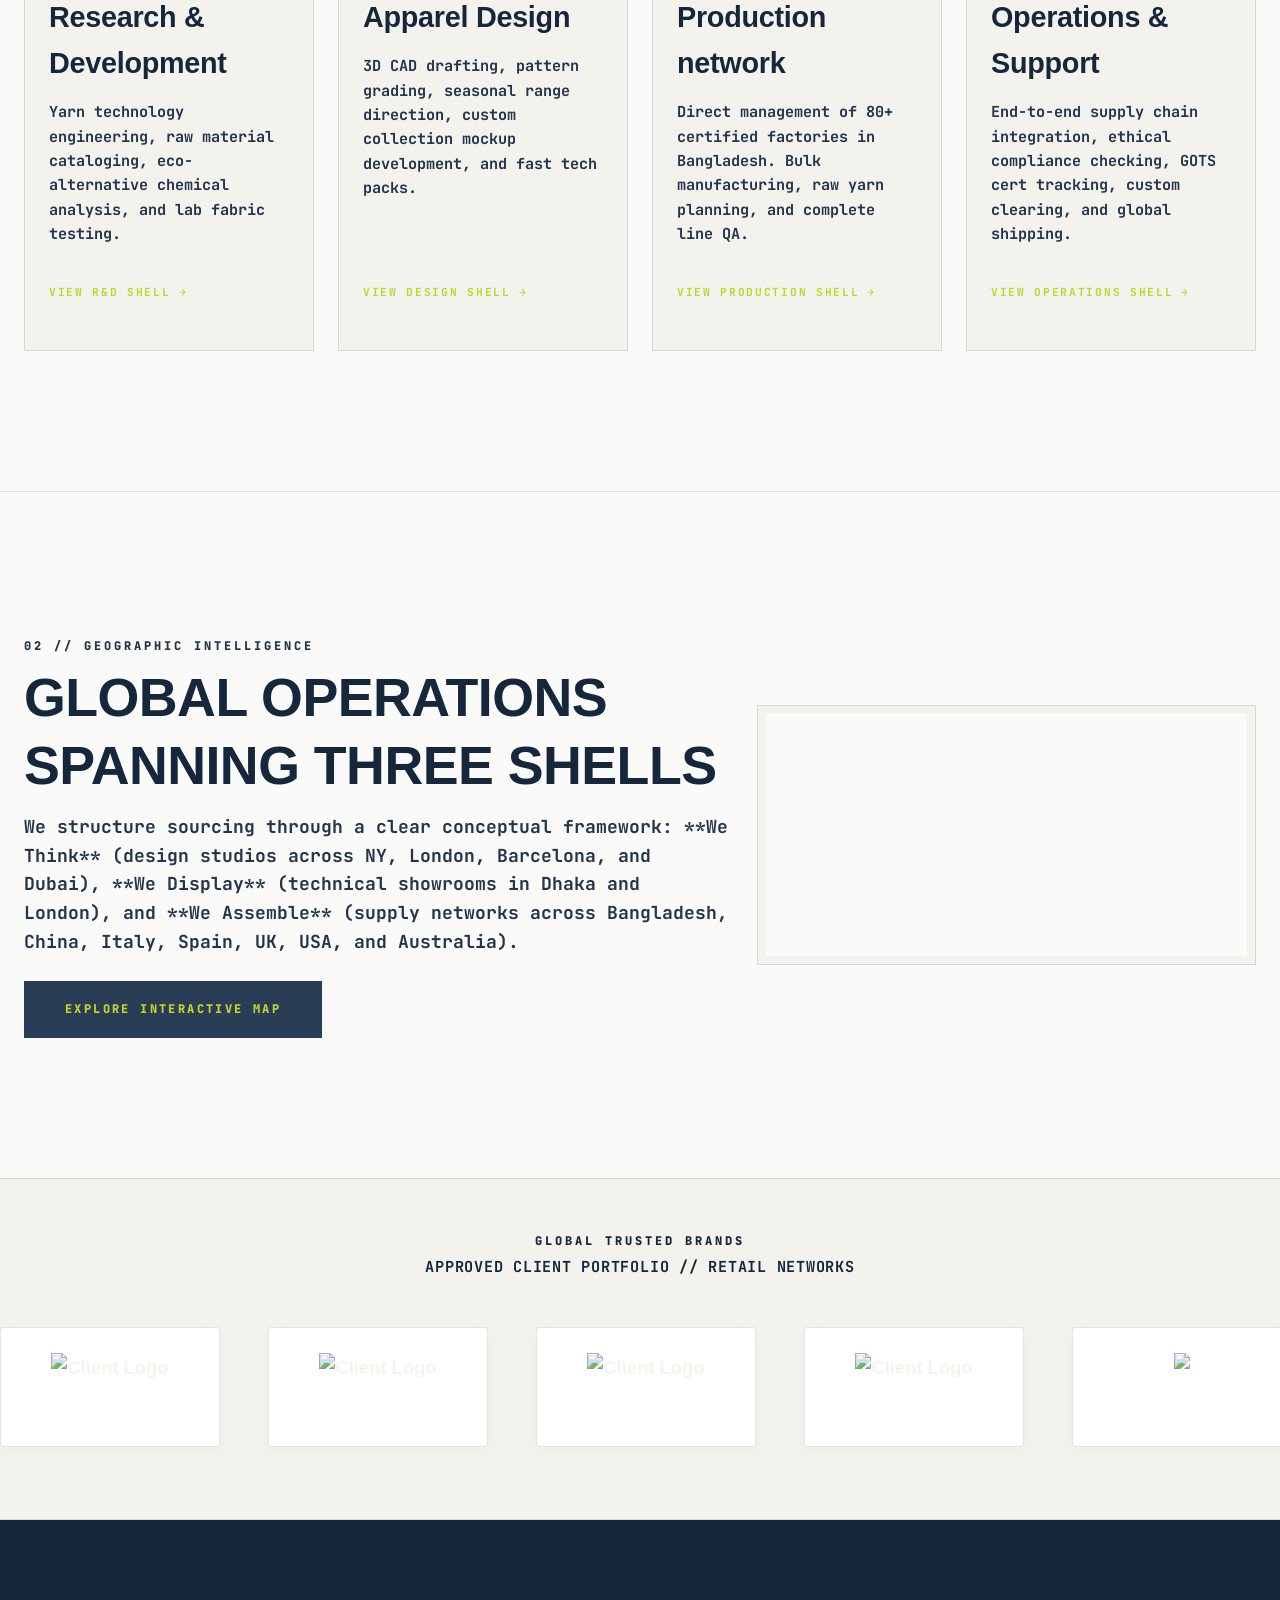
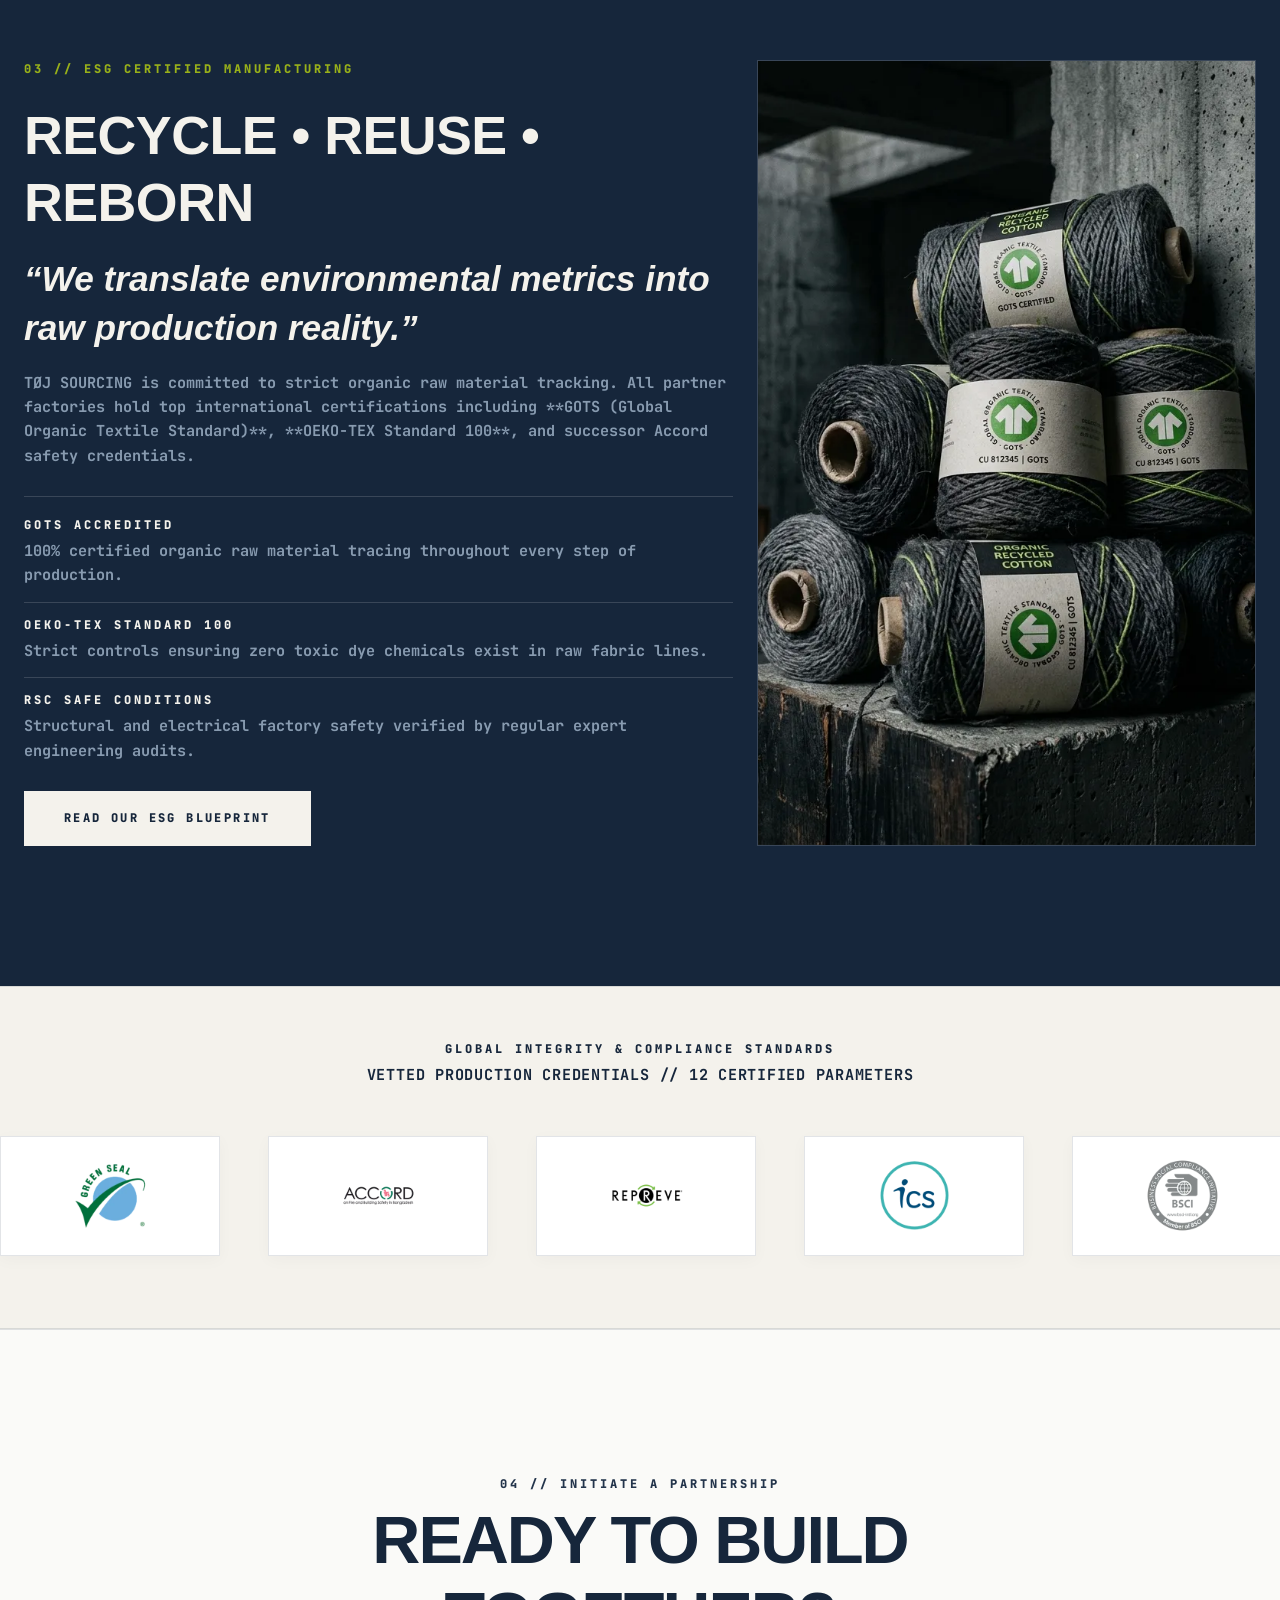
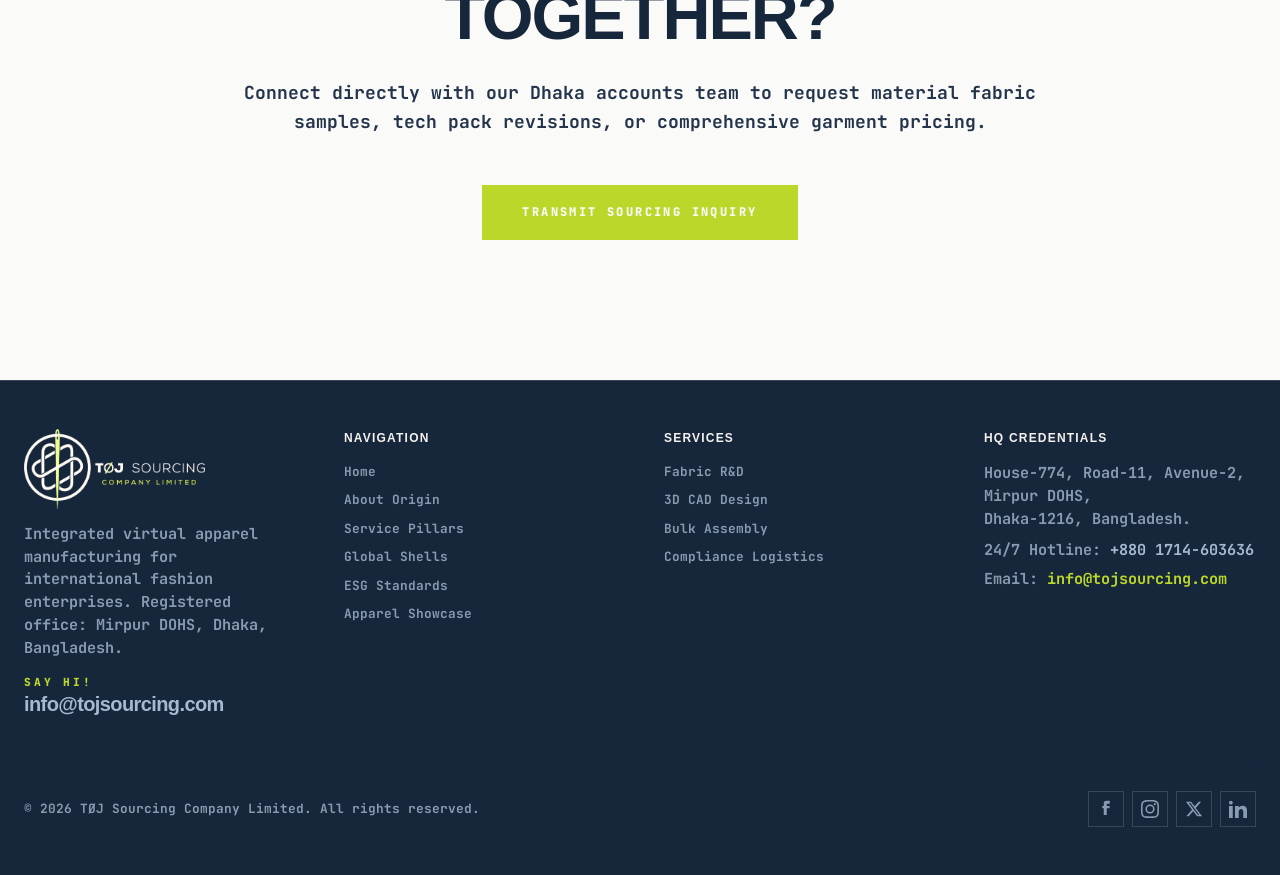
==== commit fbfa517e: "Update index.html" ====
--- a/index.html
+++ b/index.html
@@ -539,7 +539,7 @@
           <a href="https://x.com/tojsourcing" target="_blank" rel="noopener noreferrer" class="social-link" aria-label="Twitter">
             <svg viewBox="0 0 24 24"><path d="M18.244 2.25h3.308l-7.227 8.26 8.502 11.24H16.17l-5.214-6.817L4.99 21.75H1.68l7.73-8.835L1.254 2.25H8.08l4.713 6.231zm-1.161 17.52h1.833L7.084 4.126H5.117z"/></svg>
           </a>
-          <a href="https://www.linkedin.com/company/tojsourcing/" target="_blank" rel="noopener noreferrer" class="social-link" aria-label="LinkedIn">
+          <a href="https://www.linkedin.com/company/toj-sourcing-company-ltd/?viewAsMember=true" target="_blank" rel="noopener noreferrer" class="social-link" aria-label="LinkedIn">
             <svg viewBox="0 0 24 24"><path d="M4.98 3.5c0 1.381-1.11 2.5-2.48 2.5s-2.48-1.119-2.48-2.5c0-1.38 1.11-2.5 2.48-2.5s2.48 1.12 2.48 2.5zm.02 4.5h-5v16h5v-16zm7.982 0h-4.968v16h4.969v-8.399c0-4.67 6.029-5.052 6.029 0v8.399h4.988v-10.131c0-7.88-8.922-7.593-11.018-3.714v-2.155z"/></svg>
           </a>
         </div>
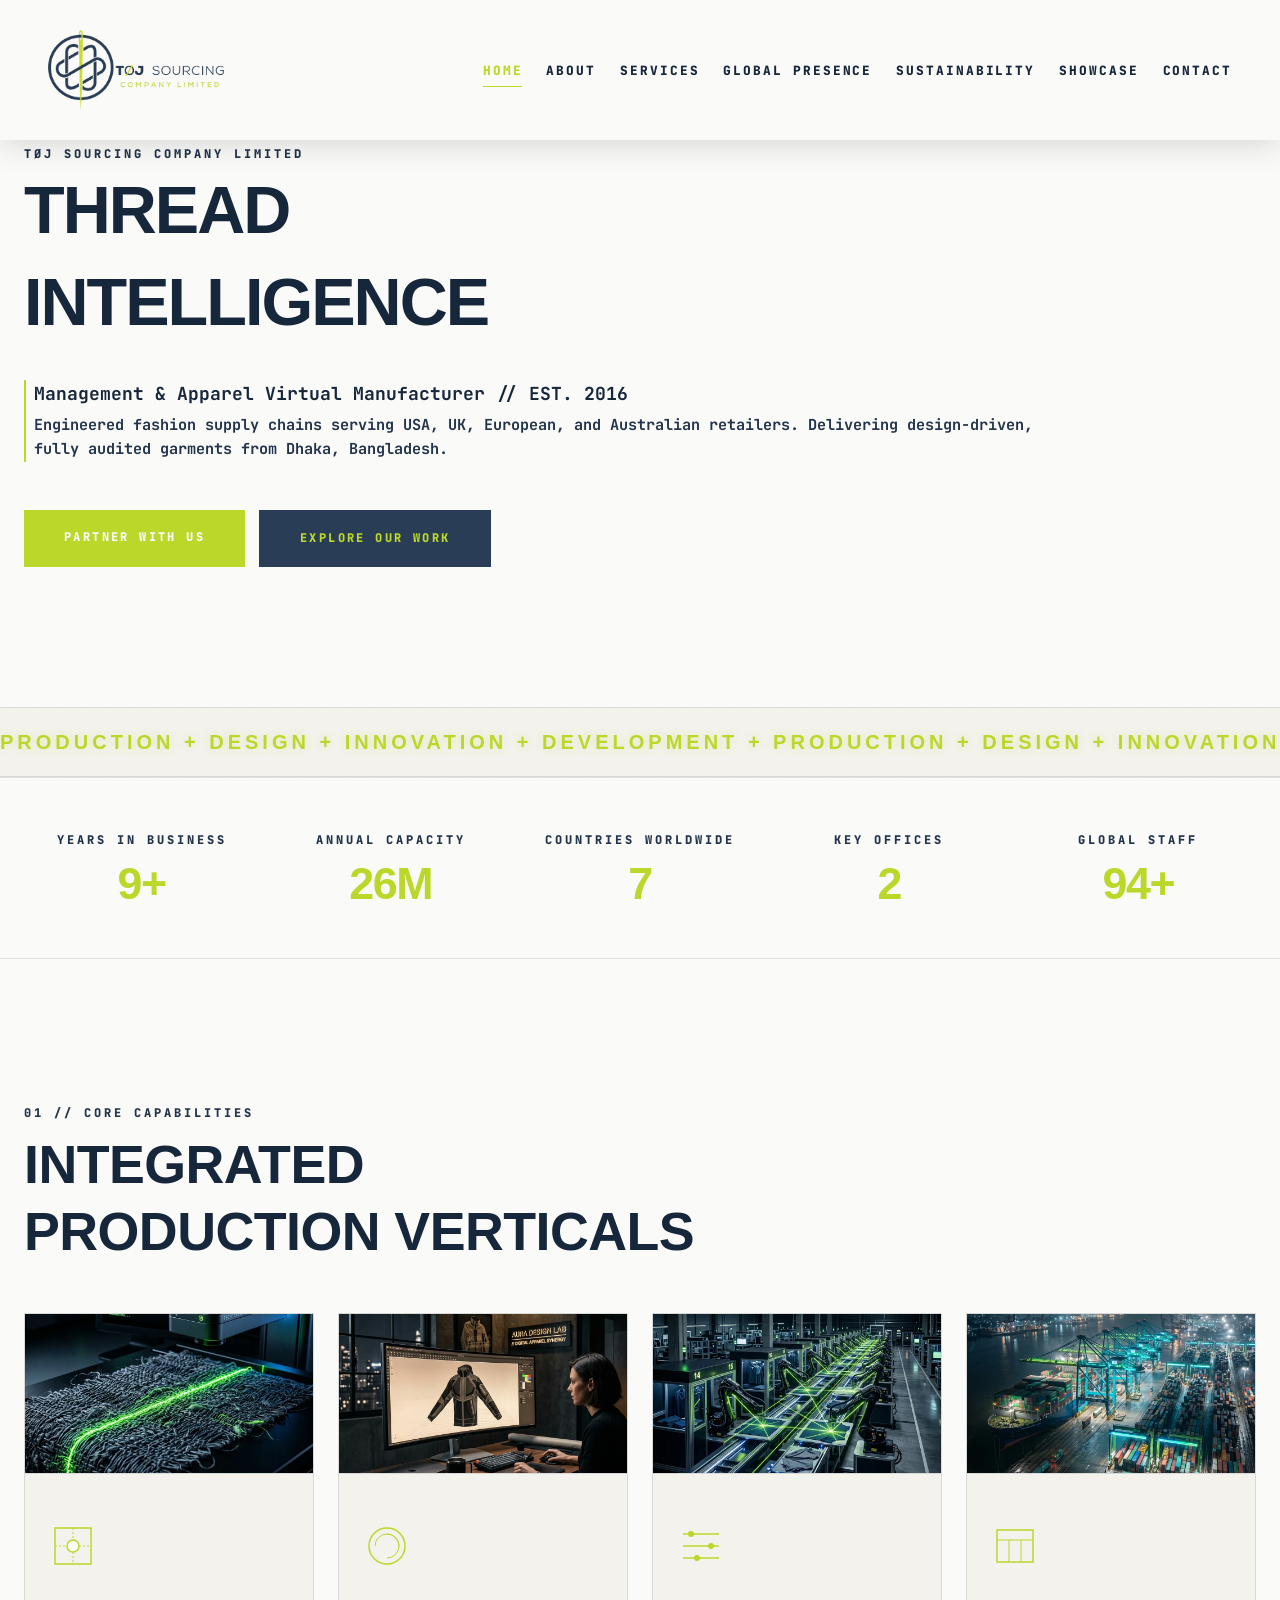
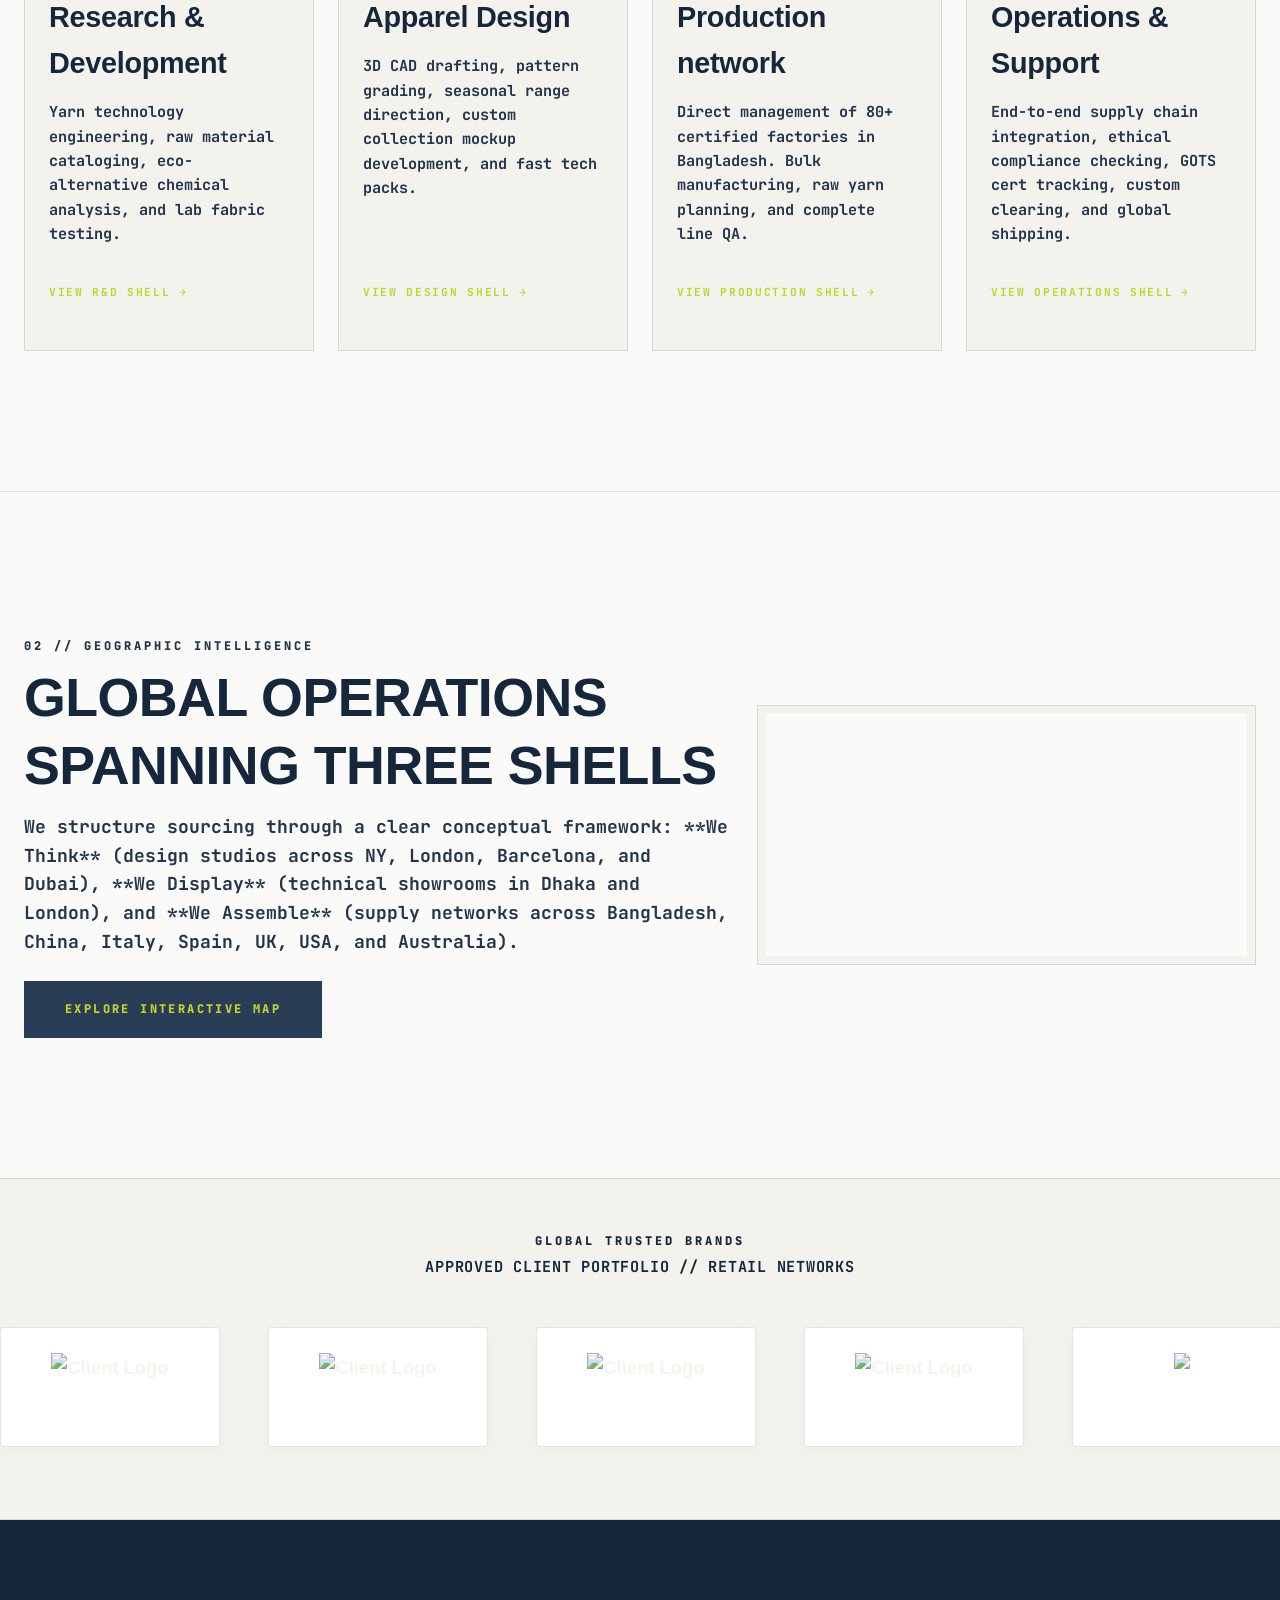
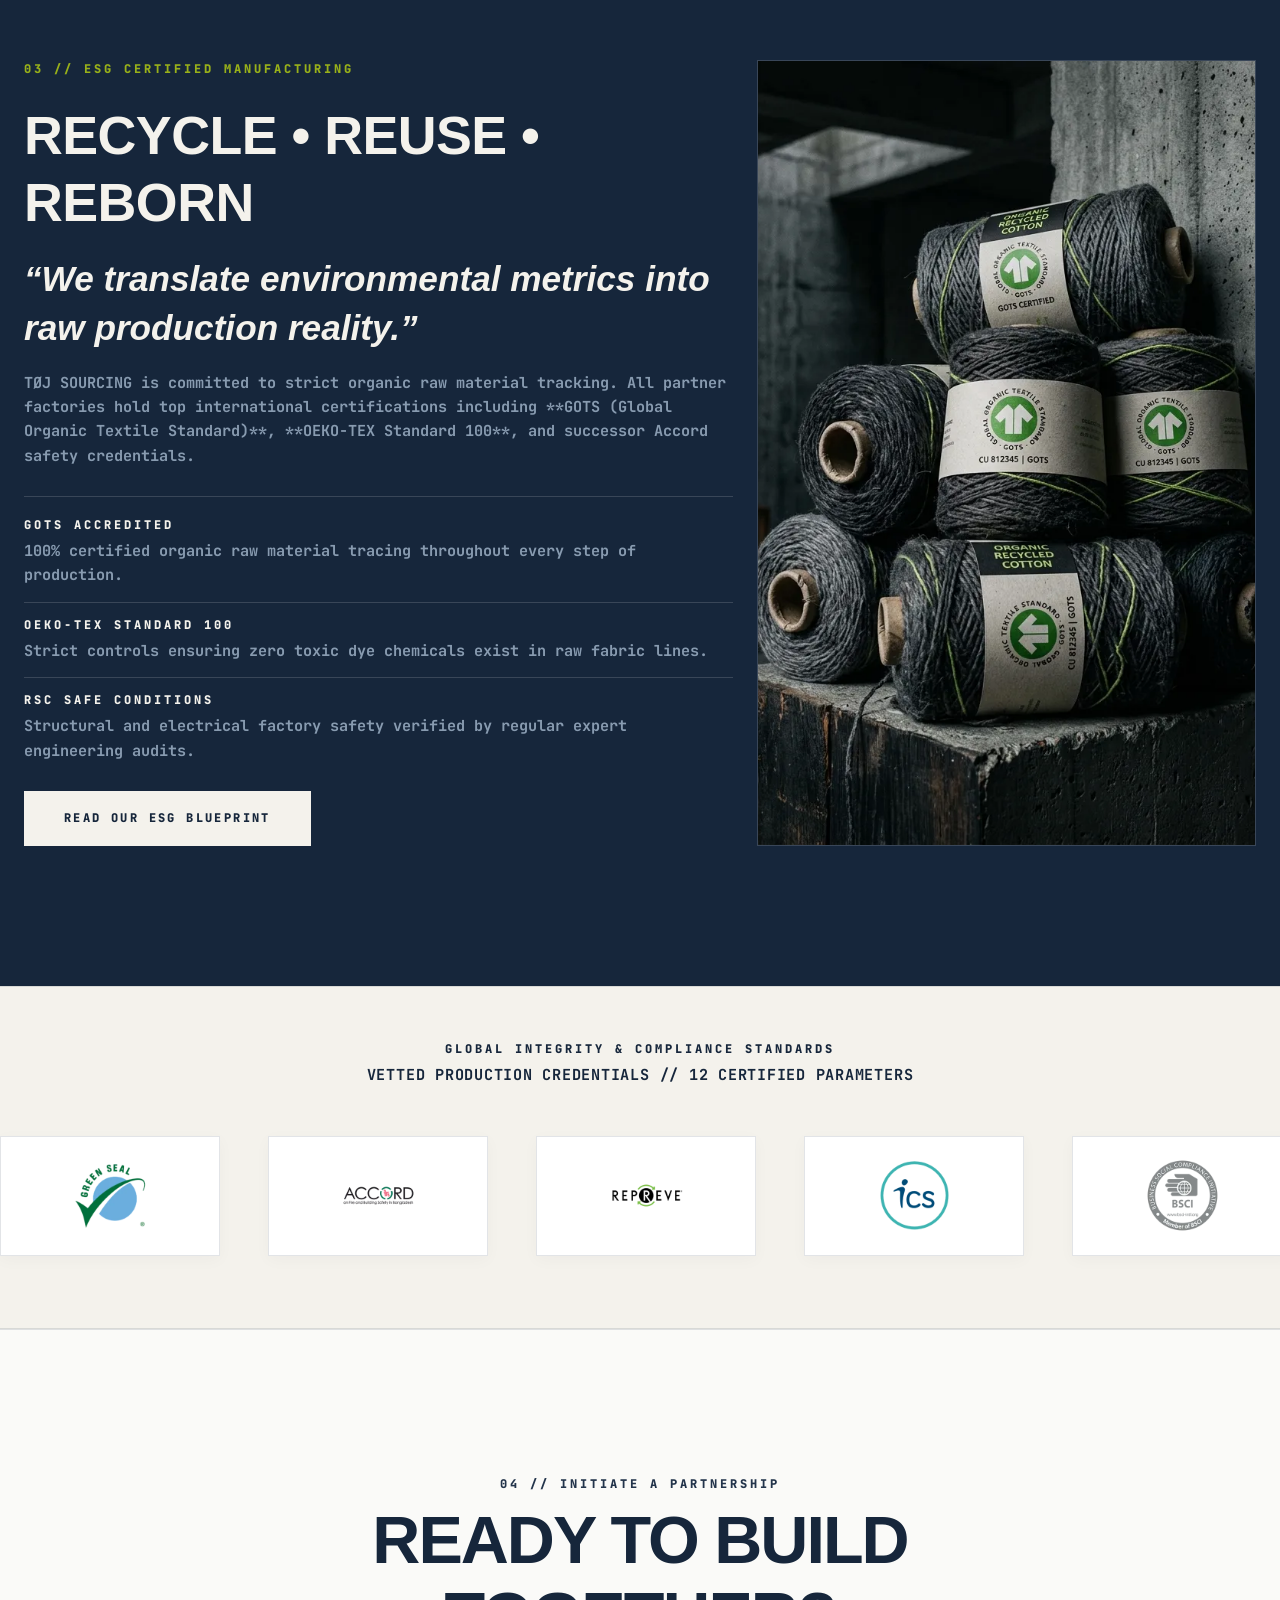
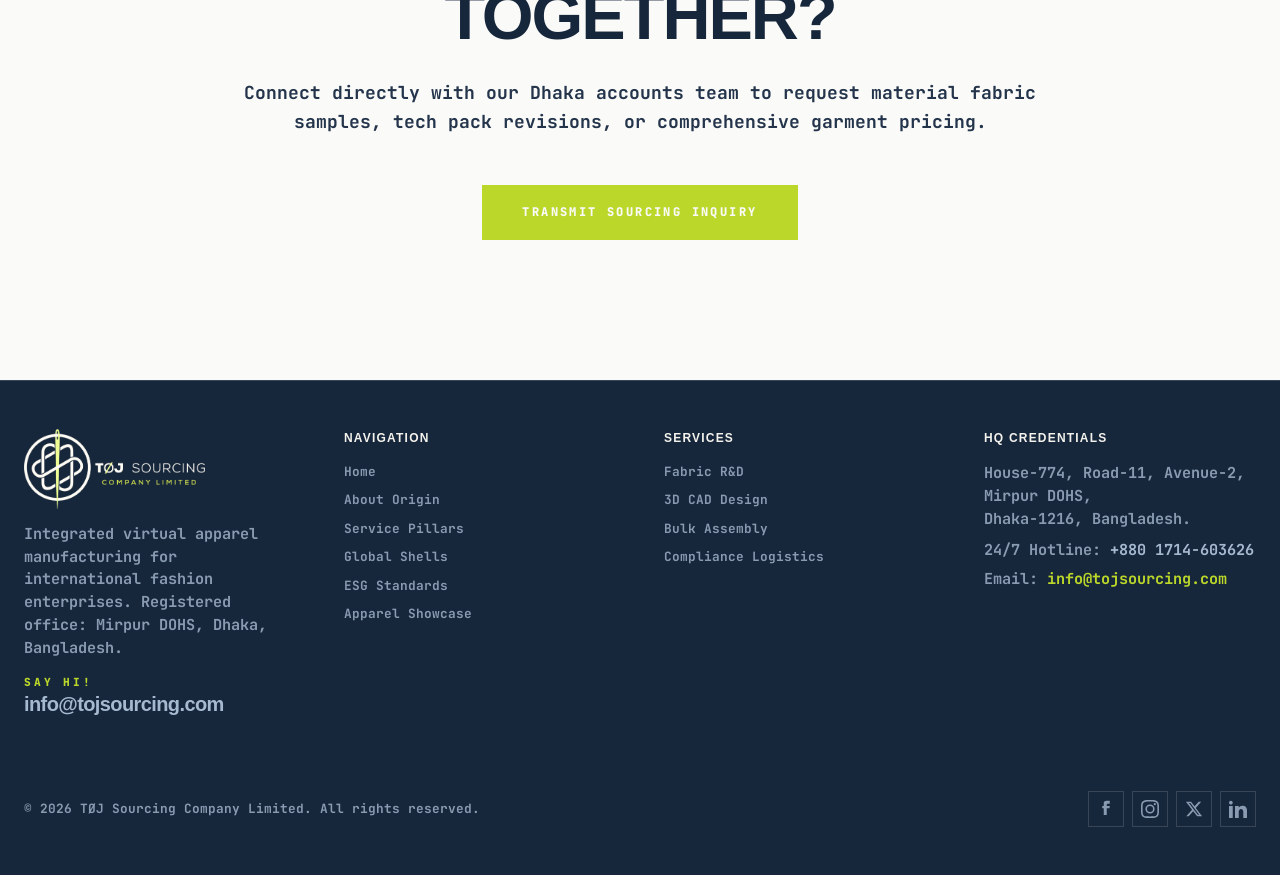
==== commit 6dbc8c97: "Update index.html" ====
--- a/index.html
+++ b/index.html
@@ -519,7 +519,7 @@
             House-774, Road-11, Avenue-2, Mirpur DOHS,<br>Dhaka-1216, Bangladesh.
           </p>
           <p class="text-mono-md text-muted" style="margin-bottom: 4px;">
-            24/7 Hotline: <span style="color: var(--color-text-light);">+880 1714-603636</span>
+            24/7 Hotline: <span style="color: var(--color-text-light);">+880 1714-603626</span>
           </p>
           <p class="text-mono-md text-muted">
             Email: <a href="mailto:info@tojsourcing.com" class="footer-link" style="color: var(--color-lime);">info@tojsourcing.com</a>
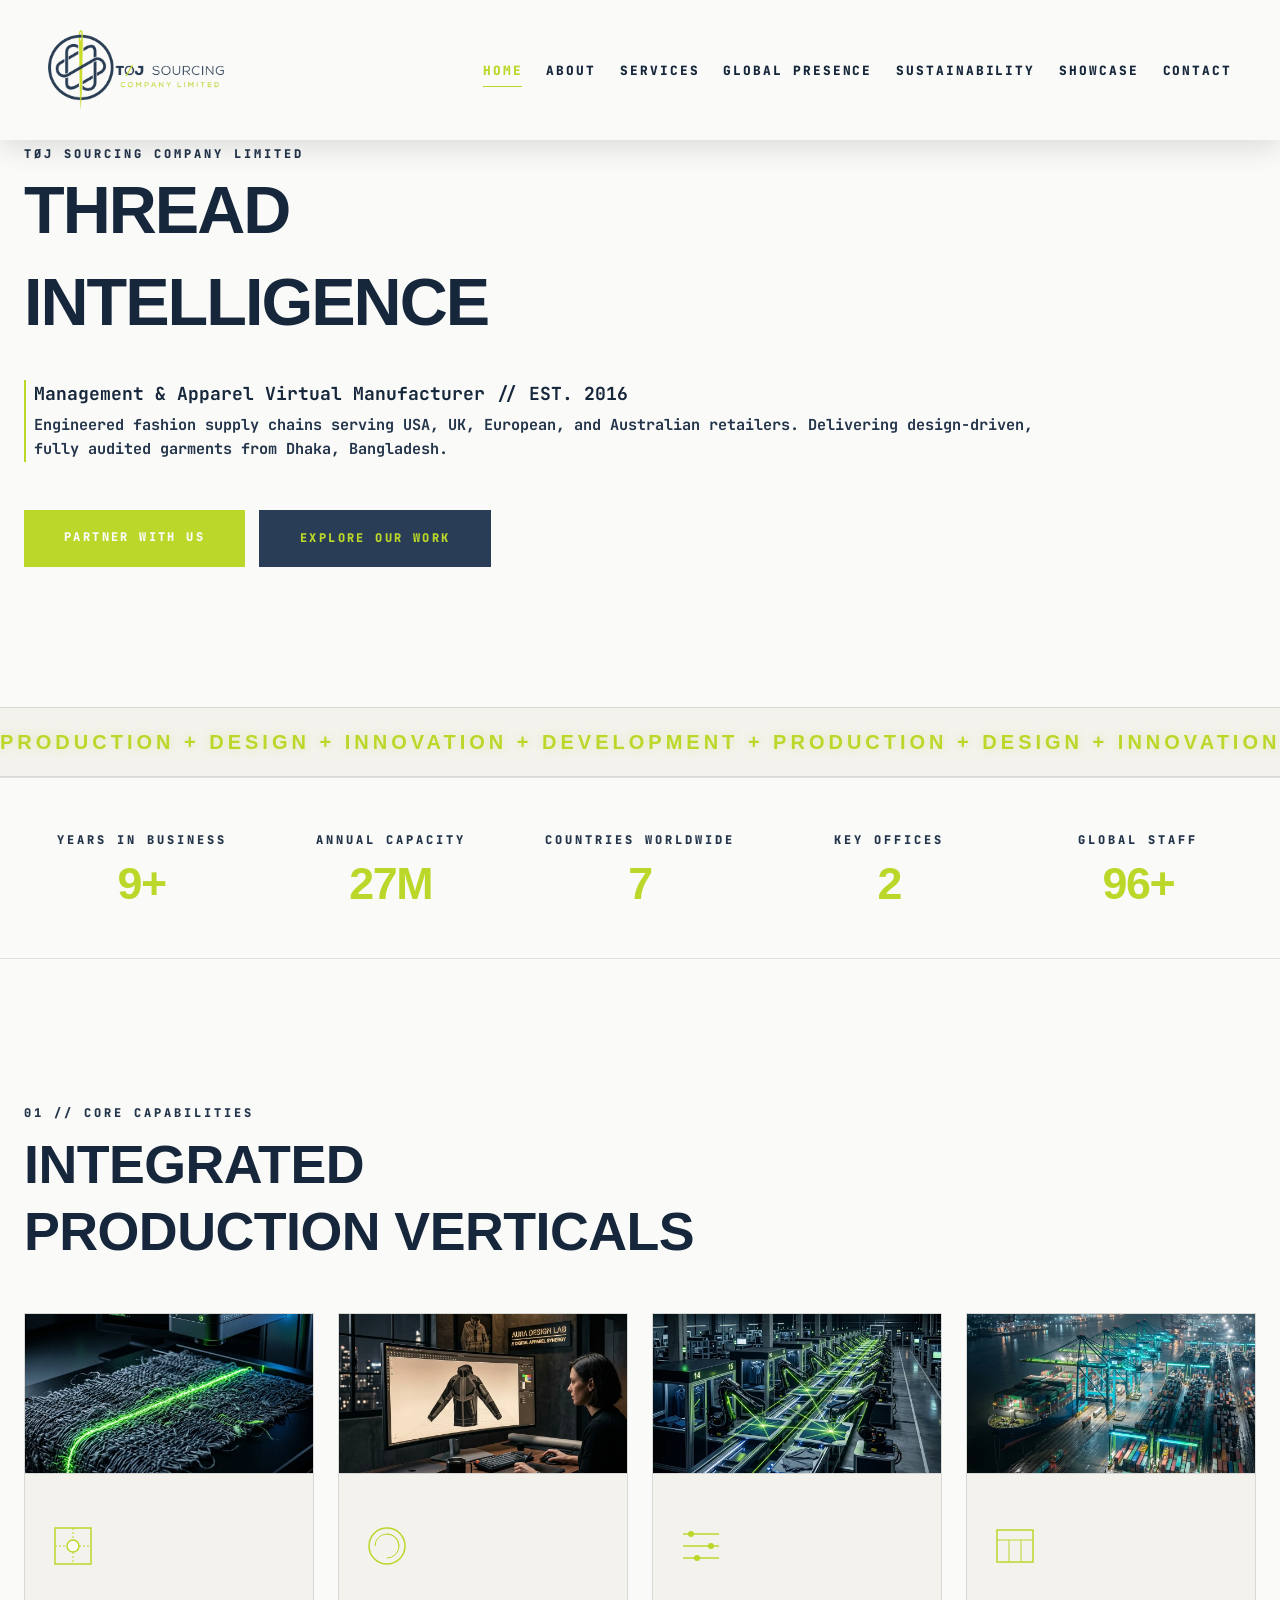
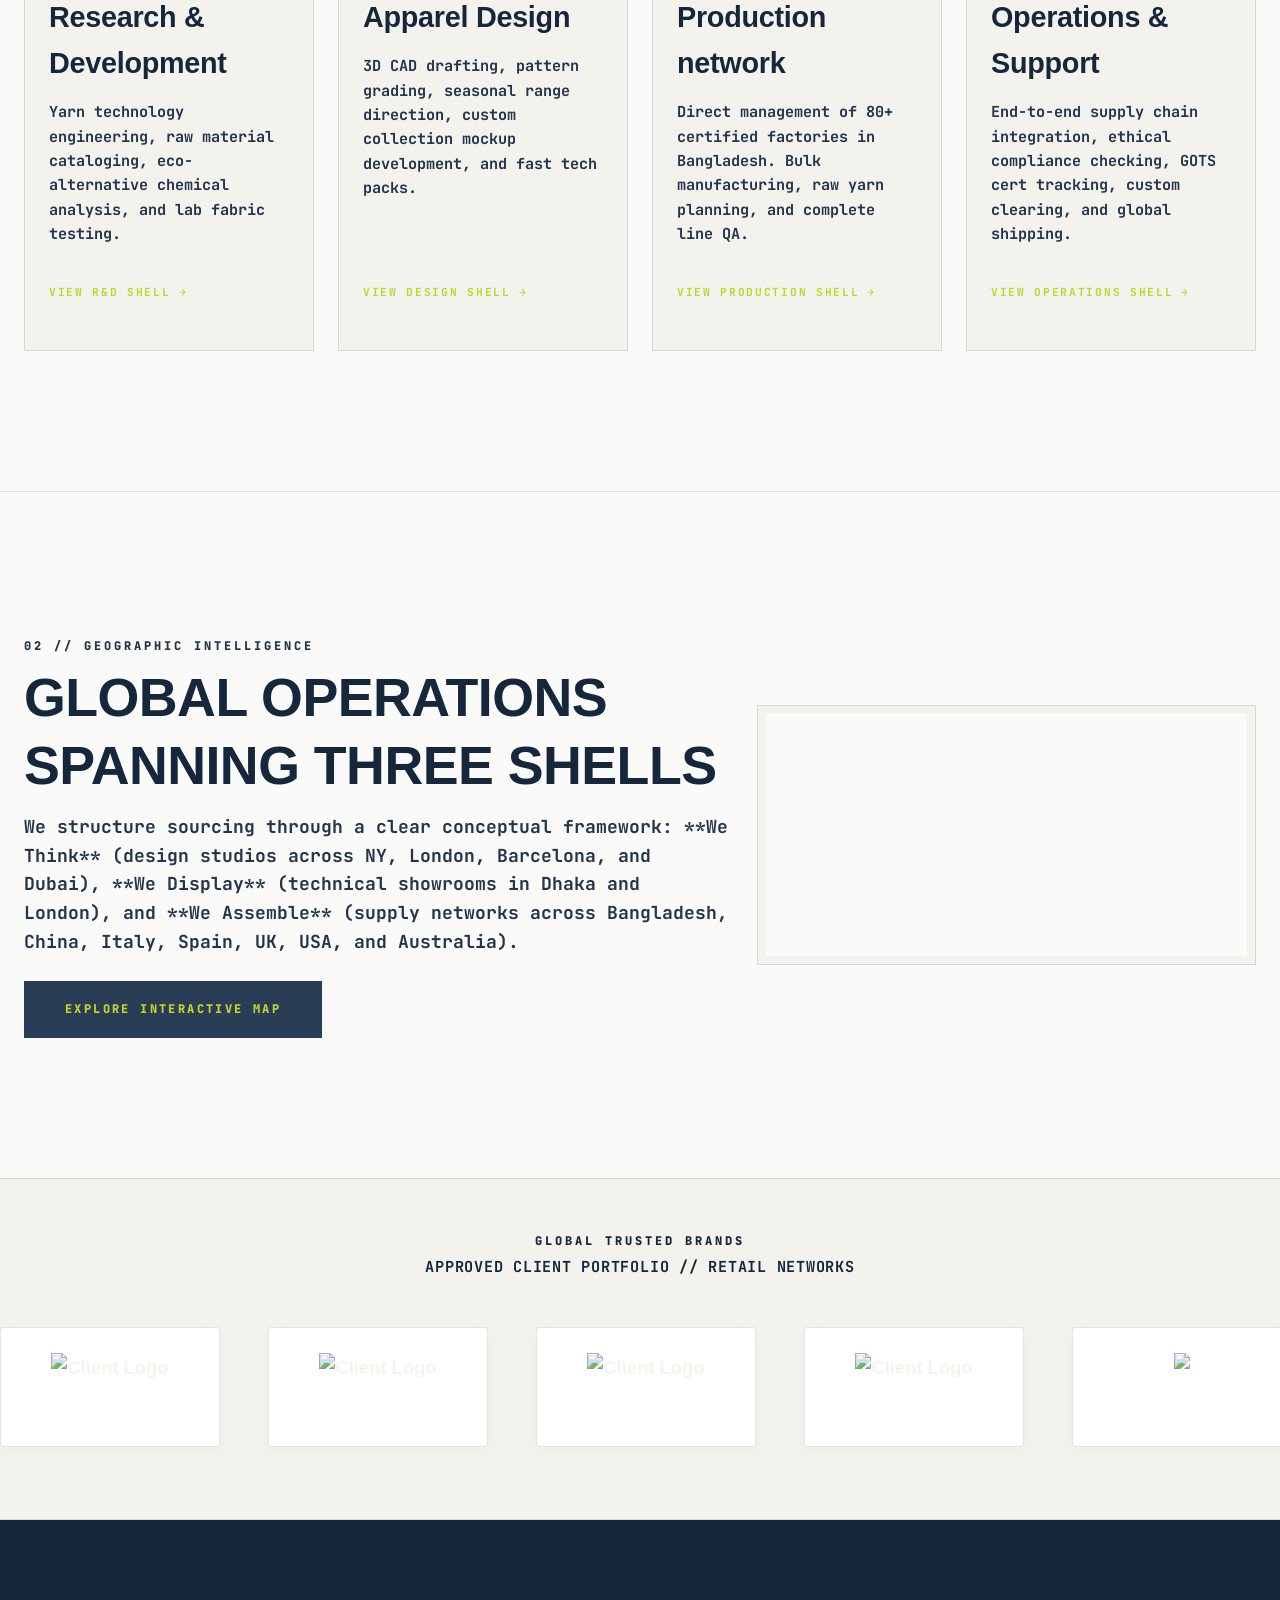
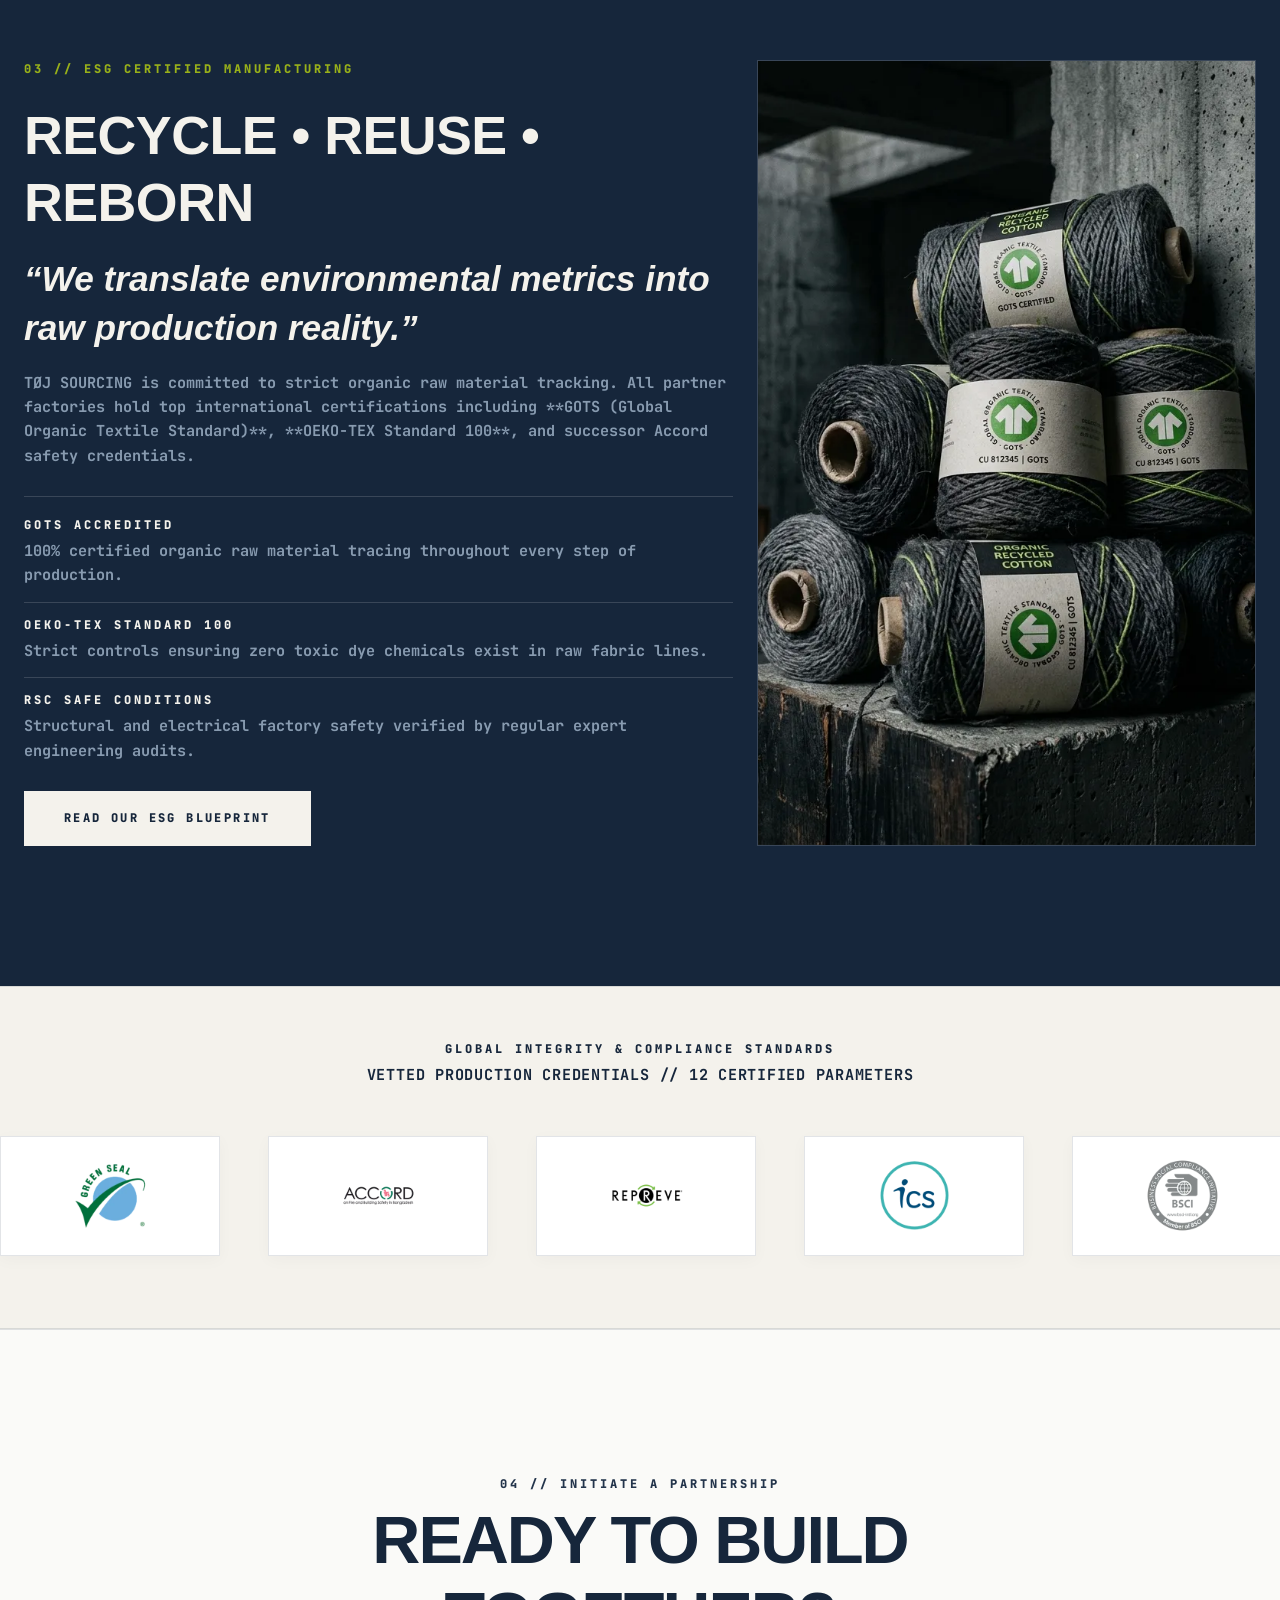
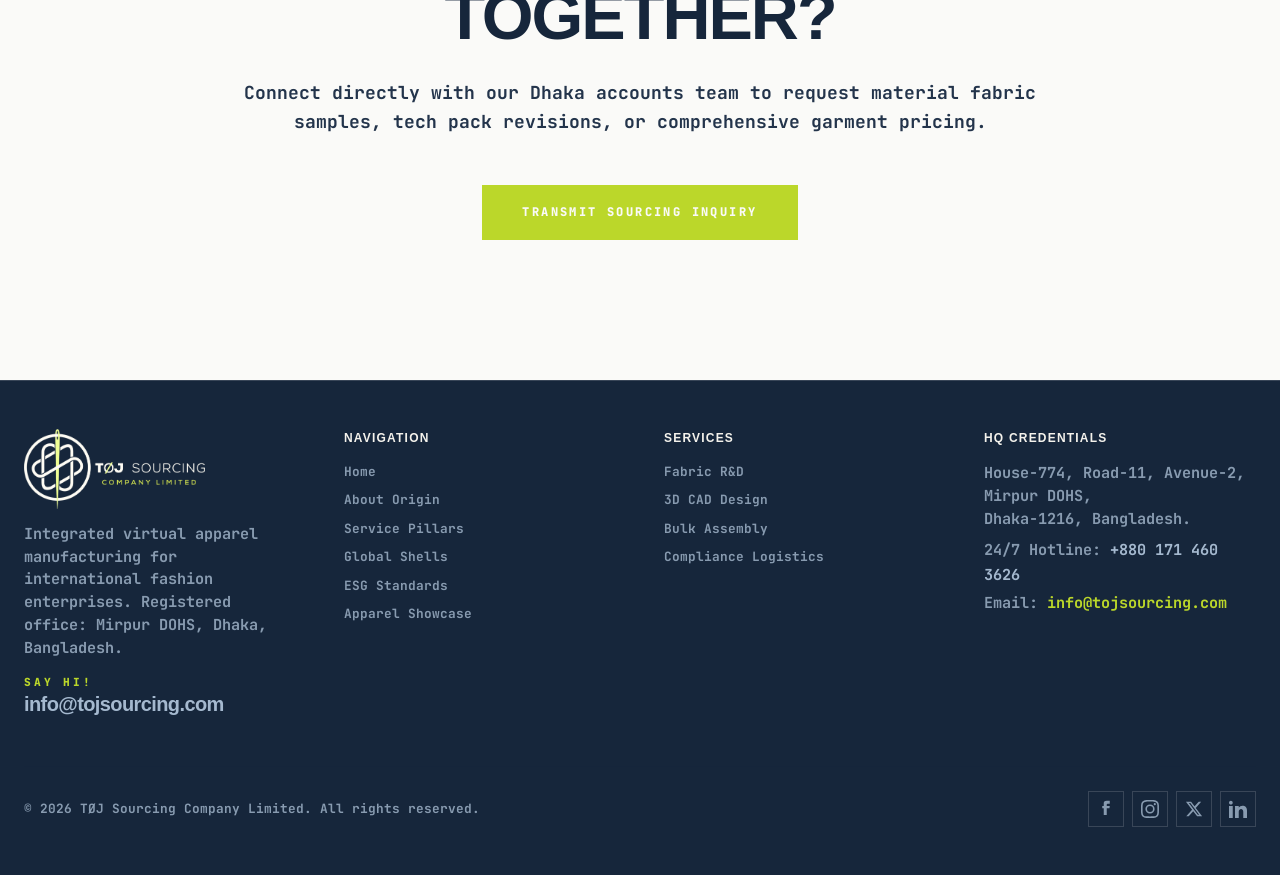
==== commit 99dfba15: "Update index.html" ====
--- a/index.html
+++ b/index.html
@@ -519,7 +519,7 @@
             House-774, Road-11, Avenue-2, Mirpur DOHS,<br>Dhaka-1216, Bangladesh.
           </p>
           <p class="text-mono-md text-muted" style="margin-bottom: 4px;">
-            24/7 Hotline: <span style="color: var(--color-text-light);">+880 1714-603626</span>
+            24/7 Hotline: <span style="color: var(--color-text-light);">+880 171 460 3626</span>
           </p>
           <p class="text-mono-md text-muted">
             Email: <a href="mailto:info@tojsourcing.com" class="footer-link" style="color: var(--color-lime);">info@tojsourcing.com</a>
